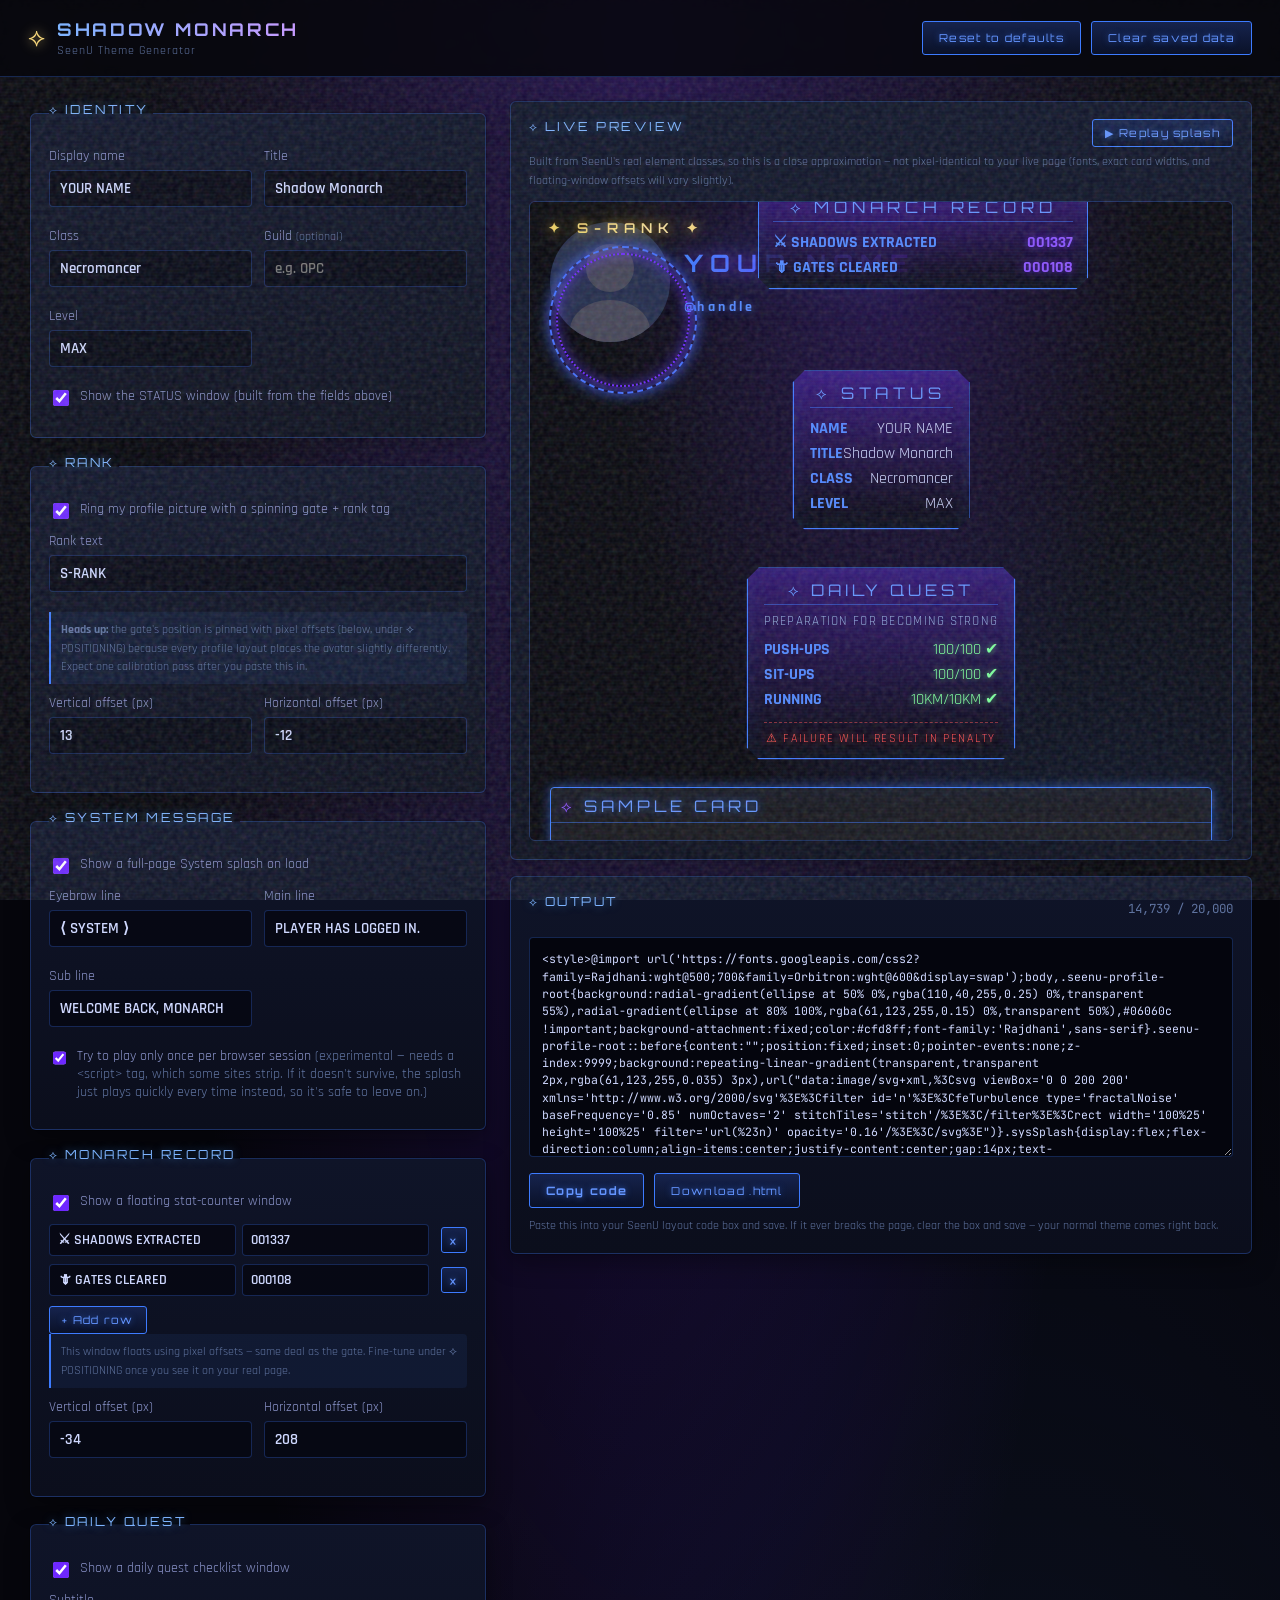
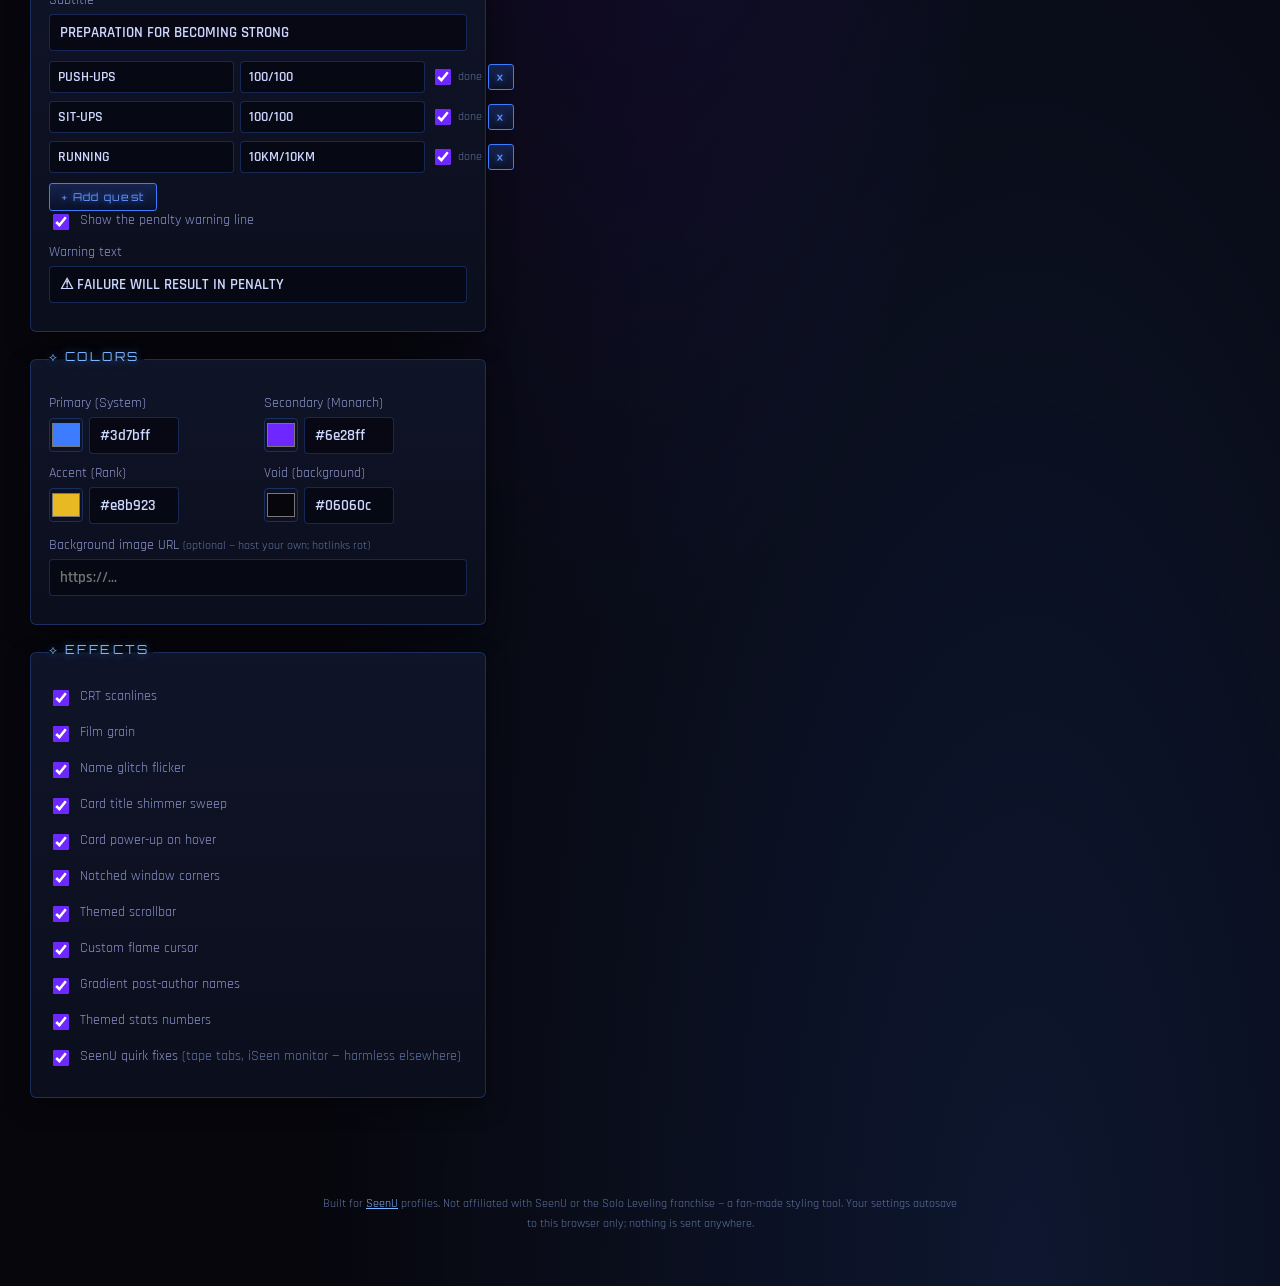
==== index.html @ ddae6513 "Add files via upload" ====
<!DOCTYPE html>
<html lang="en">
<head>
<meta charset="UTF-8">
<meta name="viewport" content="width=device-width, initial-scale=1.0">
<title>Shadow Monarch — SeenU Theme Generator</title>
<link rel="preconnect" href="https://fonts.googleapis.com">
<link href="https://fonts.googleapis.com/css2?family=Orbitron:wght@500;600;700;800&family=Rajdhani:wght@400;500;600;700&family=JetBrains+Mono:wght@400;500&display=swap" rel="stylesheet">
<link rel="stylesheet" href="style.css">
</head>
<body>

<div id="bootSplash" class="boot-splash">
  <div class="boot-line">⟨ SYSTEM ⟩</div>
  <div class="boot-line boot-main">GENERATOR INITIALIZING</div>
  <div class="boot-line boot-sub">LOADING SHADOW ARCHIVE...</div>
</div>

<header class="site-header">
  <div class="brand">
    <span class="brand-mark">⟡</span>
    <div class="brand-text">
      <h1>SHADOW MONARCH</h1>
      <p>SeenU Theme Generator</p>
    </div>
  </div>
  <div class="header-actions">
    <button type="button" id="resetBtn" class="btn btn-ghost">Reset to defaults</button>
    <button type="button" id="clearSaveBtn" class="btn btn-ghost">Clear saved data</button>
  </div>
</header>

<main class="layout">

  <!-- ═══════════════════ FORM PANE ═══════════════════ -->
  <section class="form-pane" aria-label="Theme configuration">

    <fieldset class="panel">
      <legend class="panel-title">⟡ IDENTITY</legend>
      <div class="field-grid">
        <label class="field">
          <span>Display name</span>
          <input type="text" id="f-name" maxlength="40" placeholder="e.g. UltPanda">
        </label>
        <label class="field">
          <span>Title</span>
          <input type="text" id="f-title" maxlength="40" placeholder="e.g. Shadow Monarch">
        </label>
        <label class="field">
          <span>Class</span>
          <input type="text" id="f-class" maxlength="40" placeholder="e.g. Necromancer">
        </label>
        <label class="field">
          <span>Guild <em>(optional)</em></span>
          <input type="text" id="f-guild" maxlength="40" placeholder="e.g. OPC">
        </label>
        <label class="field">
          <span>Level</span>
          <input type="text" id="f-level" maxlength="20" placeholder="e.g. MAX">
        </label>
      </div>
      <label class="field-inline">
        <input type="checkbox" id="f-status-enabled">
        <span>Show the STATUS window (built from the fields above)</span>
      </label>
    </fieldset>

    <fieldset class="panel">
      <legend class="panel-title">⟡ RANK</legend>
      <label class="field-inline">
        <input type="checkbox" id="f-gate-enabled">
        <span>Ring my profile picture with a spinning gate + rank tag</span>
      </label>
      <div class="field-grid">
        <label class="field">
          <span>Rank text</span>
          <input type="text" id="f-rank-text" maxlength="20" placeholder="e.g. S-RANK">
        </label>
      </div>
      <div class="calibration-note">
        <strong>Heads up:</strong> the gate's position is pinned with pixel offsets
        (below, under ⟡ POSITIONING) because every profile layout places the avatar
        slightly differently. Expect one calibration pass after you paste this in.
      </div>
      <div class="field-grid">
        <label class="field">
          <span>Vertical offset (px)</span>
          <input type="number" id="f-gate-top" step="1">
        </label>
        <label class="field">
          <span>Horizontal offset (px)</span>
          <input type="number" id="f-gate-left" step="1">
        </label>
      </div>
    </fieldset>

    <fieldset class="panel">
      <legend class="panel-title">⟡ SYSTEM MESSAGE</legend>
      <label class="field-inline">
        <input type="checkbox" id="f-splash-enabled">
        <span>Show a full-page System splash on load</span>
      </label>
      <div class="field-grid">
        <label class="field">
          <span>Eyebrow line</span>
          <input type="text" id="f-splash-1" maxlength="30">
        </label>
        <label class="field">
          <span>Main line</span>
          <input type="text" id="f-splash-2" maxlength="40">
        </label>
        <label class="field">
          <span>Sub line</span>
          <input type="text" id="f-splash-3" maxlength="40">
        </label>
      </div>
      <label class="field-inline">
        <input type="checkbox" id="f-splash-once">
        <span>Try to play only once per browser session <em>(experimental — needs a
        &lt;script&gt; tag, which some sites strip. If it doesn't survive, the splash
        just plays quickly every time instead, so it's safe to leave on.)</em></span>
      </label>
    </fieldset>

    <fieldset class="panel">
      <legend class="panel-title">⟡ MONARCH RECORD</legend>
      <label class="field-inline">
        <input type="checkbox" id="f-record-enabled">
        <span>Show a floating stat-counter window</span>
      </label>
      <div id="record-rows" class="row-editor"></div>
      <button type="button" id="record-add" class="btn btn-small">+ Add row</button>
      <div class="calibration-note">
        This window floats using pixel offsets — same deal as the gate. Fine-tune
        under ⟡ POSITIONING once you see it on your real page.
      </div>
      <div class="field-grid">
        <label class="field">
          <span>Vertical offset (px)</span>
          <input type="number" id="f-record-top" step="1">
        </label>
        <label class="field">
          <span>Horizontal offset (px)</span>
          <input type="number" id="f-record-left" step="1">
        </label>
      </div>
    </fieldset>

    <fieldset class="panel">
      <legend class="panel-title">⟡ DAILY QUEST</legend>
      <label class="field-inline">
        <input type="checkbox" id="f-quest-enabled">
        <span>Show a daily quest checklist window</span>
      </label>
      <label class="field">
        <span>Subtitle</span>
        <input type="text" id="f-quest-subtitle" maxlength="50">
      </label>
      <div id="quest-rows" class="row-editor"></div>
      <button type="button" id="quest-add" class="btn btn-small">+ Add quest</button>
      <label class="field-inline">
        <input type="checkbox" id="f-quest-warning-enabled">
        <span>Show the penalty warning line</span>
      </label>
      <label class="field">
        <span>Warning text</span>
        <input type="text" id="f-quest-warning" maxlength="60">
      </label>
    </fieldset>

    <fieldset class="panel">
      <legend class="panel-title">⟡ COLORS</legend>
      <div class="color-grid">
        <label class="color-field">
          <span>Primary (System)</span>
          <div class="swatch-row">
            <input type="color" id="f-color-primary">
            <input type="text" id="f-color-primary-hex" class="hex-input" maxlength="7">
          </div>
        </label>
        <label class="color-field">
          <span>Secondary (Monarch)</span>
          <div class="swatch-row">
            <input type="color" id="f-color-secondary">
            <input type="text" id="f-color-secondary-hex" class="hex-input" maxlength="7">
          </div>
        </label>
        <label class="color-field">
          <span>Accent (Rank)</span>
          <div class="swatch-row">
            <input type="color" id="f-color-accent">
            <input type="text" id="f-color-accent-hex" class="hex-input" maxlength="7">
          </div>
        </label>
        <label class="color-field">
          <span>Void (background)</span>
          <div class="swatch-row">
            <input type="color" id="f-color-bg">
            <input type="text" id="f-color-bg-hex" class="hex-input" maxlength="7">
          </div>
        </label>
      </div>
      <label class="field">
        <span>Background image URL <em>(optional — host your own; hotlinks rot)</em></span>
        <input type="url" id="f-bg-image" placeholder="https://...">
      </label>
    </fieldset>

    <fieldset class="panel">
      <legend class="panel-title">⟡ EFFECTS</legend>
      <div class="toggle-grid">
        <label class="field-inline"><input type="checkbox" id="f-fx-scanlines"><span>CRT scanlines</span></label>
        <label class="field-inline"><input type="checkbox" id="f-fx-grain"><span>Film grain</span></label>
        <label class="field-inline"><input type="checkbox" id="f-fx-glitch"><span>Name glitch flicker</span></label>
        <label class="field-inline"><input type="checkbox" id="f-fx-shimmer"><span>Card title shimmer sweep</span></label>
        <label class="field-inline"><input type="checkbox" id="f-fx-hover"><span>Card power-up on hover</span></label>
        <label class="field-inline"><input type="checkbox" id="f-fx-notch"><span>Notched window corners</span></label>
        <label class="field-inline"><input type="checkbox" id="f-fx-scrollbar"><span>Themed scrollbar</span></label>
        <label class="field-inline"><input type="checkbox" id="f-fx-cursor"><span>Custom flame cursor</span></label>
        <label class="field-inline"><input type="checkbox" id="f-fx-postgrad"><span>Gradient post-author names</span></label>
        <label class="field-inline"><input type="checkbox" id="f-fx-stats"><span>Themed stats numbers</span></label>
        <label class="field-inline"><input type="checkbox" id="f-fx-platform"><span>SeenU quirk fixes <em>(tape tabs, iSeen monitor — harmless elsewhere)</em></span></label>
      </div>
    </fieldset>

  </section>

  <!-- ═══════════════════ PREVIEW + OUTPUT PANE ═══════════════════ -->
  <aside class="preview-pane" aria-label="Live preview and generated code">

    <div class="panel preview-panel">
      <div class="panel-title-row">
        <span class="panel-title">⟡ LIVE PREVIEW</span>
        <button type="button" id="replaySplash" class="btn btn-small">▶ Replay splash</button>
      </div>
      <p class="preview-note">
        Built from SeenU's real element classes, so this is a close approximation —
        not pixel-identical to your live page (fonts, exact card widths, and
        floating-window offsets will vary slightly).
      </p>

      <div class="preview-frame">
        <div class="seenu-profile-root" id="previewRoot">

          <div class="mock-header">
            <div class="mock-avatar-wrap" id="mockAvatarWrap">
              <img class="mock-avatar" src="data:image/svg+xml,%3Csvg xmlns='http://www.w3.org/2000/svg' width='120' height='120'%3E%3Crect width='120' height='120' fill='%23222b4a'/%3E%3Ccircle cx='60' cy='46' r='24' fill='%23445' /%3E%3Cellipse cx='60' cy='108' rx='40' ry='30' fill='%23445'/%3E%3C/svg%3E" alt="">
              <div class="gateSigil" id="mockGate">
                <div class="ringOuter"></div>
                <div class="ringInner"></div>
                <div class="rankTag" id="mockRank">S-RANK</div>
              </div>
            </div>
            <div class="mock-header-text">
              <h1 class="seenu-name" id="mockName">YOUR NAME</h1>
              <p class="mock-handle">@handle</p>
            </div>
            <div class="statusWindow monarchRecord" id="mockRecord">
              <div class="swTitle">⟡ MONARCH RECORD</div>
              <div id="mockRecordRows"></div>
            </div>
          </div>

          <div class="mock-cards">
            <div class="statusWindow" id="mockStatusCard">
              <div class="swTitle">⟡ STATUS</div>
              <div id="mockStatusRows"></div>
            </div>

            <div class="questWindow" id="mockQuestCardWrap">
              <div class="qwTitle">⟡ DAILY QUEST</div>
              <div class="qwSub" id="mockQuestSub"></div>
              <div id="mockQuestRows"></div>
              <div class="qwWarn" id="mockQuestWarn"></div>
            </div>

            <section class="seenu-card" id="mockSampleCard">
              <div class="seenu-card-title">SAMPLE CARD</div>
              <div class="seenu-card-body">
                This represents a real platform card (like "About Me") after retheming.
                Hover it to see the power-up effect.
              </div>
            </section>

            <article class="bg-surface mock-post">
              <div class="mock-post-head">
                <span class="font-bold mock-post-author">Sample User</span>
                <span class="mock-post-meta">· just now</span>
              </div>
              <p>Testing out my new profile theme — thoughts?</p>
            </article>
          </div>

        </div>
      </div>
    </div>

    <div class="panel output-panel">
      <div class="panel-title-row">
        <span class="panel-title">⟡ OUTPUT</span>
        <span id="charCount" class="char-count">0 / 20,000</span>
      </div>
      <textarea id="output" class="output-box" readonly spellcheck="false"></textarea>
      <div class="output-actions">
        <button type="button" id="copyBtn" class="btn btn-primary">Copy code</button>
        <button type="button" id="downloadBtn" class="btn btn-ghost">Download .html</button>
      </div>
      <p class="output-hint">
        Paste this into your SeenU layout code box and save. If it ever breaks
        the page, clear the box and save — your normal theme comes right back.
      </p>
    </div>

  </aside>
</main>

<footer class="site-footer">
  <p>
    Built for <a href="https://seenu.io" target="_blank" rel="noopener">SeenU</a> profiles.
    Not affiliated with SeenU or the Solo Leveling franchise — a fan-made styling tool.
    Your settings autosave to this browser only; nothing is sent anywhere.
  </p>
</footer>

<script src="generator.js"></script>
</body>
</html>
---- style.css ----
/* ══════════════════════════════════════════════════════
   SHADOW MONARCH GENERATOR — tool UI
   This styles the GENERATOR ITSELF, not the exported theme.
   ══════════════════════════════════════════════════════ */

:root {
  --void: #06060c;
  --panel: #0b0e1c;
  --panel-2: #0f1428;
  --line: #23407a;
  --line-soft: rgba(61, 123, 255, 0.28);
  --blue: #3d7bff;
  --blue-soft: #7db4ff;
  --violet: #6e28ff;
  --violet-soft: #c89bff;
  --gold: #e8b923;
  --gold-soft: #f5d67b;
  --text: #cfd8ff;
  --text-dim: #8a93c9;
  --text-faint: #5f739f;
  --font-display: 'Orbitron', sans-serif;
  --font-body: 'Rajdhani', sans-serif;
  --font-mono: 'JetBrains Mono', ui-monospace, Consolas, monospace;
}

* { box-sizing: border-box; }

html, body {
  margin: 0;
  padding: 0;
  background: var(--void);
  color: var(--text);
  font-family: var(--font-body);
  font-size: 16px;
}

body {
  background-image:
    radial-gradient(ellipse at 15% 0%, rgba(110, 40, 255, 0.16) 0%, transparent 55%),
    radial-gradient(ellipse at 85% 100%, rgba(61, 123, 255, 0.12) 0%, transparent 50%);
  background-attachment: fixed;
  min-height: 100vh;
}

::selection { background: rgba(110, 40, 255, 0.4); }

/* ── Boot splash ── */
.boot-splash {
  position: fixed;
  inset: 0;
  z-index: 999;
  display: flex;
  flex-direction: column;
  align-items: center;
  justify-content: center;
  gap: 10px;
  background: var(--void);
  animation: bootOut 0.6s ease 1.6s forwards;
}
.boot-line {
  font-family: var(--font-display);
  letter-spacing: 0.3em;
  color: var(--blue-soft);
  text-shadow: 0 0 10px rgba(77, 166, 255, 0.7);
  font-size: 0.9rem;
}
.boot-main {
  font-size: 1.6rem;
  color: var(--violet-soft);
  text-shadow: 0 0 14px rgba(138, 43, 226, 0.8);
  animation: bootPulse 1.4s ease-in-out infinite;
}
.boot-sub { font-size: 0.75rem; color: var(--text-faint); }
@keyframes bootPulse { 0%, 100% { opacity: 1; } 50% { opacity: 0.5; } }
@keyframes bootOut { to { opacity: 0; visibility: hidden; pointer-events: none; } }
@media (prefers-reduced-motion: reduce) {
  .boot-splash { display: none; }
}

/* ── Header ── */
.site-header {
  display: flex;
  align-items: center;
  justify-content: space-between;
  gap: 16px;
  padding: 18px 28px;
  border-bottom: 1px solid var(--line-soft);
  background: rgba(6, 6, 12, 0.85);
  backdrop-filter: blur(6px);
  position: sticky;
  top: 0;
  z-index: 50;
  flex-wrap: wrap;
}
.brand { display: flex; align-items: center; gap: 12px; }
.brand-mark {
  font-size: 1.6rem;
  color: var(--gold-soft);
  text-shadow: 0 0 12px rgba(245, 214, 123, 0.8);
}
.brand-text h1 {
  margin: 0;
  font-family: var(--font-display);
  font-size: 1.1rem;
  letter-spacing: 0.15em;
  background: linear-gradient(90deg, var(--blue-soft), var(--violet-soft), var(--blue-soft));
  background-size: 200% 100%;
  -webkit-background-clip: text;
  background-clip: text;
  -webkit-text-fill-color: transparent;
  color: transparent;
  animation: headerFlow 6s linear infinite;
}
@keyframes headerFlow {
  0% { background-position: 0% 50%; }
  100% { background-position: 200% 50%; }
}
.brand-text p {
  margin: 2px 0 0;
  font-size: 0.78rem;
  color: var(--text-faint);
  letter-spacing: 0.08em;
}
.header-actions { display: flex; gap: 10px; }

/* ── Layout ── */
.layout {
  display: grid;
  grid-template-columns: minmax(320px, 460px) minmax(360px, 1fr);
  gap: 22px;
  padding: 24px 28px 60px;
  align-items: start;
  max-width: 1500px;
  margin: 0 auto;
}
@media (max-width: 980px) {
  .layout { grid-template-columns: 1fr; }
}

.form-pane {
  display: flex;
  flex-direction: column;
  gap: 16px;
}
.preview-pane {
  display: flex;
  flex-direction: column;
  gap: 16px;
  position: sticky;
  top: 90px;
}
@media (max-width: 980px) {
  .preview-pane { position: static; }
}

/* ── Panels (form fieldsets + preview/output cards) ── */
.panel {
  background: linear-gradient(180deg, var(--panel-2), var(--panel));
  border: 1px solid var(--line-soft);
  border-radius: 6px;
  padding: 16px 18px 18px;
  box-shadow: 0 0 0 1px rgba(0,0,0,0.2), 0 8px 24px rgba(0,0,0,0.35);
}
fieldset.panel { min-width: 0; }
.panel-title,
legend.panel-title {
  font-family: var(--font-display);
  font-size: 0.78rem;
  letter-spacing: 0.2em;
  color: var(--blue-soft);
  text-shadow: 0 0 8px rgba(77, 166, 255, 0.6);
  padding: 0 4px 8px 0;
  margin-bottom: 6px;
}
.panel-title-row {
  display: flex;
  align-items: center;
  justify-content: space-between;
  gap: 10px;
  margin-bottom: 4px;
}

/* ── Form fields ── */
.field-grid {
  display: grid;
  grid-template-columns: repeat(auto-fit, minmax(150px, 1fr));
  gap: 10px 12px;
  margin-bottom: 10px;
}
.field {
  display: flex;
  flex-direction: column;
  gap: 5px;
  font-size: 0.85rem;
  color: var(--text-dim);
  margin-bottom: 10px;
}
.field em { color: var(--text-faint); font-style: normal; font-size: 0.78rem; }
.field-inline {
  display: flex;
  align-items: flex-start;
  gap: 8px;
  font-size: 0.85rem;
  color: var(--text-dim);
  margin-bottom: 10px;
  cursor: pointer;
}
.field-inline input { margin-top: 3px; }
.field-inline em { color: var(--text-faint); font-style: normal; }

input[type="text"],
input[type="url"],
input[type="number"] {
  background: rgba(6, 8, 18, 0.85);
  border: 1px solid var(--line-soft);
  border-radius: 4px;
  color: var(--text);
  font-family: var(--font-body);
  font-size: 0.95rem;
  font-weight: 600;
  padding: 8px 10px;
  outline: none;
  transition: border-color 0.15s ease, box-shadow 0.15s ease;
}
input[type="text"]:focus,
input[type="url"]:focus,
input[type="number"]:focus {
  border-color: var(--blue);
  box-shadow: 0 0 0 3px rgba(61, 123, 255, 0.2);
}
input[type="checkbox"] {
  width: 16px;
  height: 16px;
  accent-color: var(--violet);
}

.toggle-grid {
  display: grid;
  grid-template-columns: repeat(auto-fit, minmax(220px, 1fr));
  gap: 4px 16px;
}

.calibration-note {
  font-size: 0.78rem;
  color: var(--text-faint);
  background: rgba(61, 123, 255, 0.08);
  border-left: 2px solid var(--blue);
  padding: 8px 10px;
  border-radius: 0 4px 4px 0;
  margin-bottom: 10px;
  line-height: 1.5;
}

/* ── Color pickers ── */
.color-grid {
  display: grid;
  grid-template-columns: repeat(auto-fit, minmax(140px, 1fr));
  gap: 10px 12px;
  margin-bottom: 12px;
}
.color-field {
  display: flex;
  flex-direction: column;
  gap: 5px;
  font-size: 0.85rem;
  color: var(--text-dim);
}
.swatch-row { display: flex; gap: 6px; align-items: center; }
input[type="color"] {
  width: 34px;
  height: 34px;
  padding: 0;
  border: 1px solid var(--line-soft);
  border-radius: 4px;
  background: none;
  cursor: pointer;
}
.hex-input {
  width: 90px;
  font-family: var(--font-mono);
  font-size: 0.82rem;
}

/* ── Row editors (Monarch Record / Daily Quest) ── */
.row-editor {
  display: flex;
  flex-direction: column;
  gap: 8px;
  margin-bottom: 10px;
}
.row-item {
  display: grid;
  grid-template-columns: 1fr 1fr auto auto;
  gap: 6px;
  align-items: center;
}
.row-item.quest-row { grid-template-columns: 1fr 1fr auto auto; }
.row-item input[type="text"] { font-size: 0.85rem; padding: 6px 8px; }
.row-item .done-check {
  display: flex;
  align-items: center;
  gap: 4px;
  font-size: 0.72rem;
  color: var(--text-faint);
  white-space: nowrap;
}
.row-remove {
  background: rgba(255, 77, 77, 0.12);
  border: 1px solid rgba(255, 77, 77, 0.4);
  color: #ff8080;
  border-radius: 4px;
  width: 26px;
  height: 26px;
  cursor: pointer;
  font-size: 0.9rem;
  line-height: 1;
}
.row-remove:hover { background: rgba(255, 77, 77, 0.22); }

/* ── Buttons ── */
.btn {
  font-family: var(--font-display);
  font-size: 0.72rem;
  letter-spacing: 0.12em;
  border-radius: 4px;
  padding: 9px 16px;
  cursor: pointer;
  border: 1px solid var(--line-soft);
  background: linear-gradient(180deg, #16234d, #0a1128);
  color: var(--blue-soft);
  transition: box-shadow 0.2s ease, border-color 0.2s ease, transform 0.15s ease;
}
.btn:hover {
  border-color: var(--violet);
  box-shadow: 0 0 14px rgba(138, 43, 226, 0.5);
  color: var(--violet-soft);
}
.btn:active { transform: translateY(1px); }
.btn-ghost {
  background: transparent;
  color: var(--text-faint);
  font-size: 0.68rem;
}
.btn-small { padding: 6px 12px; font-size: 0.68rem; }
.btn-primary {
  background: linear-gradient(180deg, var(--gold-soft), var(--gold));
  color: #2a1e00;
  border-color: var(--gold);
  font-weight: 700;
}
.btn-primary:hover {
  box-shadow: 0 0 18px rgba(232, 185, 35, 0.6);
  color: #2a1e00;
}

/* ── Preview pane ── */
.preview-note {
  font-size: 0.78rem;
  color: var(--text-faint);
  line-height: 1.5;
  margin: 0 0 12px;
}
.preview-frame {
  border: 1px solid var(--line-soft);
  border-radius: 6px;
  overflow: hidden;
  max-height: 640px;
  overflow-y: auto;
}

/* Reset text defaults inside the live preview so only the
   generated theme controls its look */
.seenu-profile-root {
  padding: 20px;
  min-height: 300px;
  font-family: 'Rajdhani', sans-serif;
  position: relative;
  overflow: hidden;
}
.mock-header {
  display: flex;
  align-items: flex-start;
  gap: 14px;
  flex-wrap: wrap;
  margin-bottom: 18px;
  position: relative;
}
.mock-avatar-wrap {
  position: relative;
  width: 120px;
  height: 120px;
  flex-shrink: 0;
}
.mock-avatar {
  width: 120px;
  height: 120px;
  border-radius: 50%;
  display: block;
  object-fit: cover;
}
.mock-header-text { padding-top: 6px; }
.mock-handle { margin: 2px 0 0; font-size: 0.85rem; color: var(--text-faint); }
.mock-cards {
  display: flex;
  flex-direction: column;
  gap: 14px;
}
.mock-post { padding: 14px; border-radius: 6px; }
.mock-post-head { display: flex; align-items: baseline; gap: 8px; margin-bottom: 6px; }
.mock-post-meta { font-size: 0.78rem; color: var(--text-faint); }
.mock-quest-sub {
  font-size: 0.78rem;
  color: var(--text-faint);
  margin-bottom: 6px;
  letter-spacing: 0.08em;
}

/* ── Output panel ── */
.char-count {
  font-family: var(--font-mono);
  font-size: 0.78rem;
  color: var(--text-faint);
}
.char-count.warn { color: var(--gold-soft); }
.char-count.over { color: #ff6b6b; font-weight: 700; }
.output-box {
  width: 100%;
  min-height: 220px;
  max-height: 340px;
  background: rgba(4, 5, 12, 0.9);
  border: 1px solid var(--line-soft);
  border-radius: 4px;
  color: var(--text);
  font-family: var(--font-mono);
  font-size: 0.72rem;
  line-height: 1.5;
  padding: 12px;
  resize: vertical;
  margin: 10px 0;
}
.output-actions { display: flex; gap: 10px; margin-bottom: 8px; }
.output-hint {
  font-size: 0.78rem;
  color: var(--text-faint);
  line-height: 1.5;
  margin: 0;
}

/* ── Footer ── */
.site-footer {
  padding: 24px 28px 40px;
  text-align: center;
  color: var(--text-faint);
  font-size: 0.78rem;
  max-width: 700px;
  margin: 0 auto;
  line-height: 1.6;
}
.site-footer a { color: var(--blue-soft); }
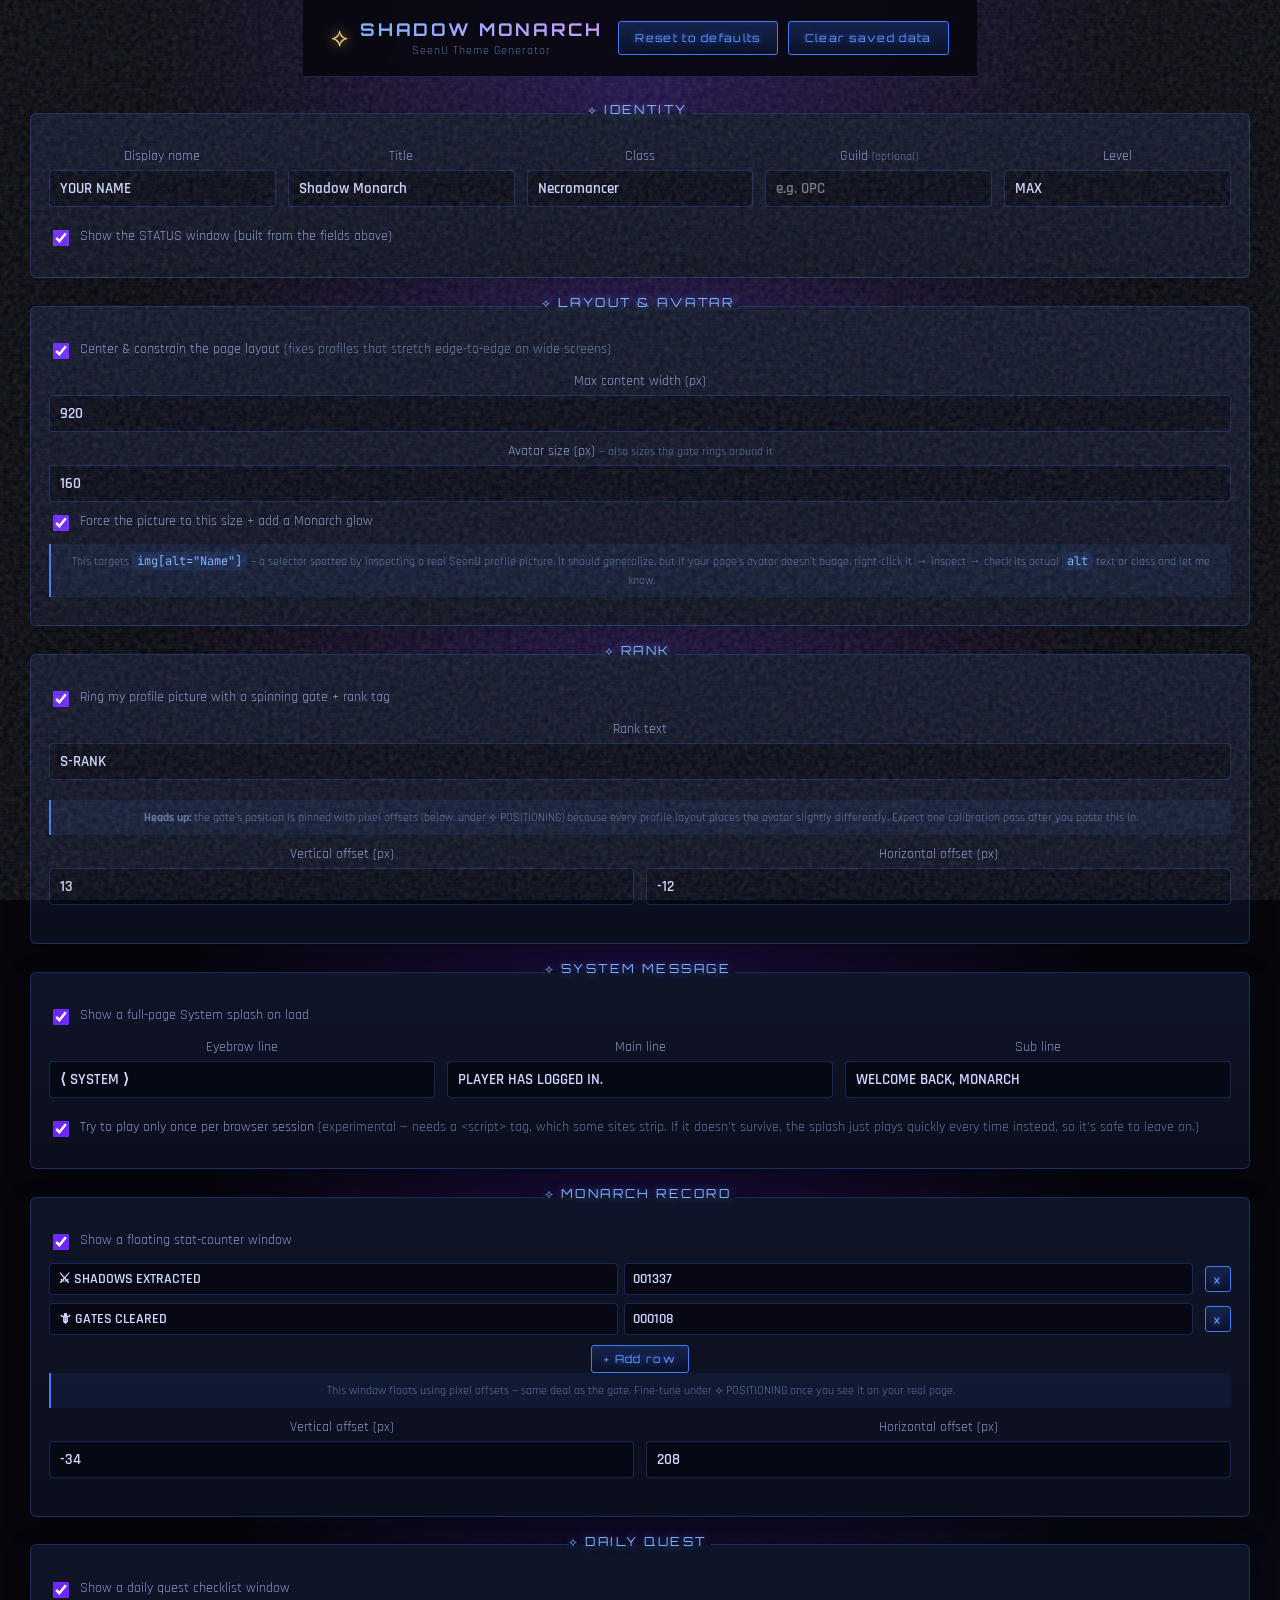
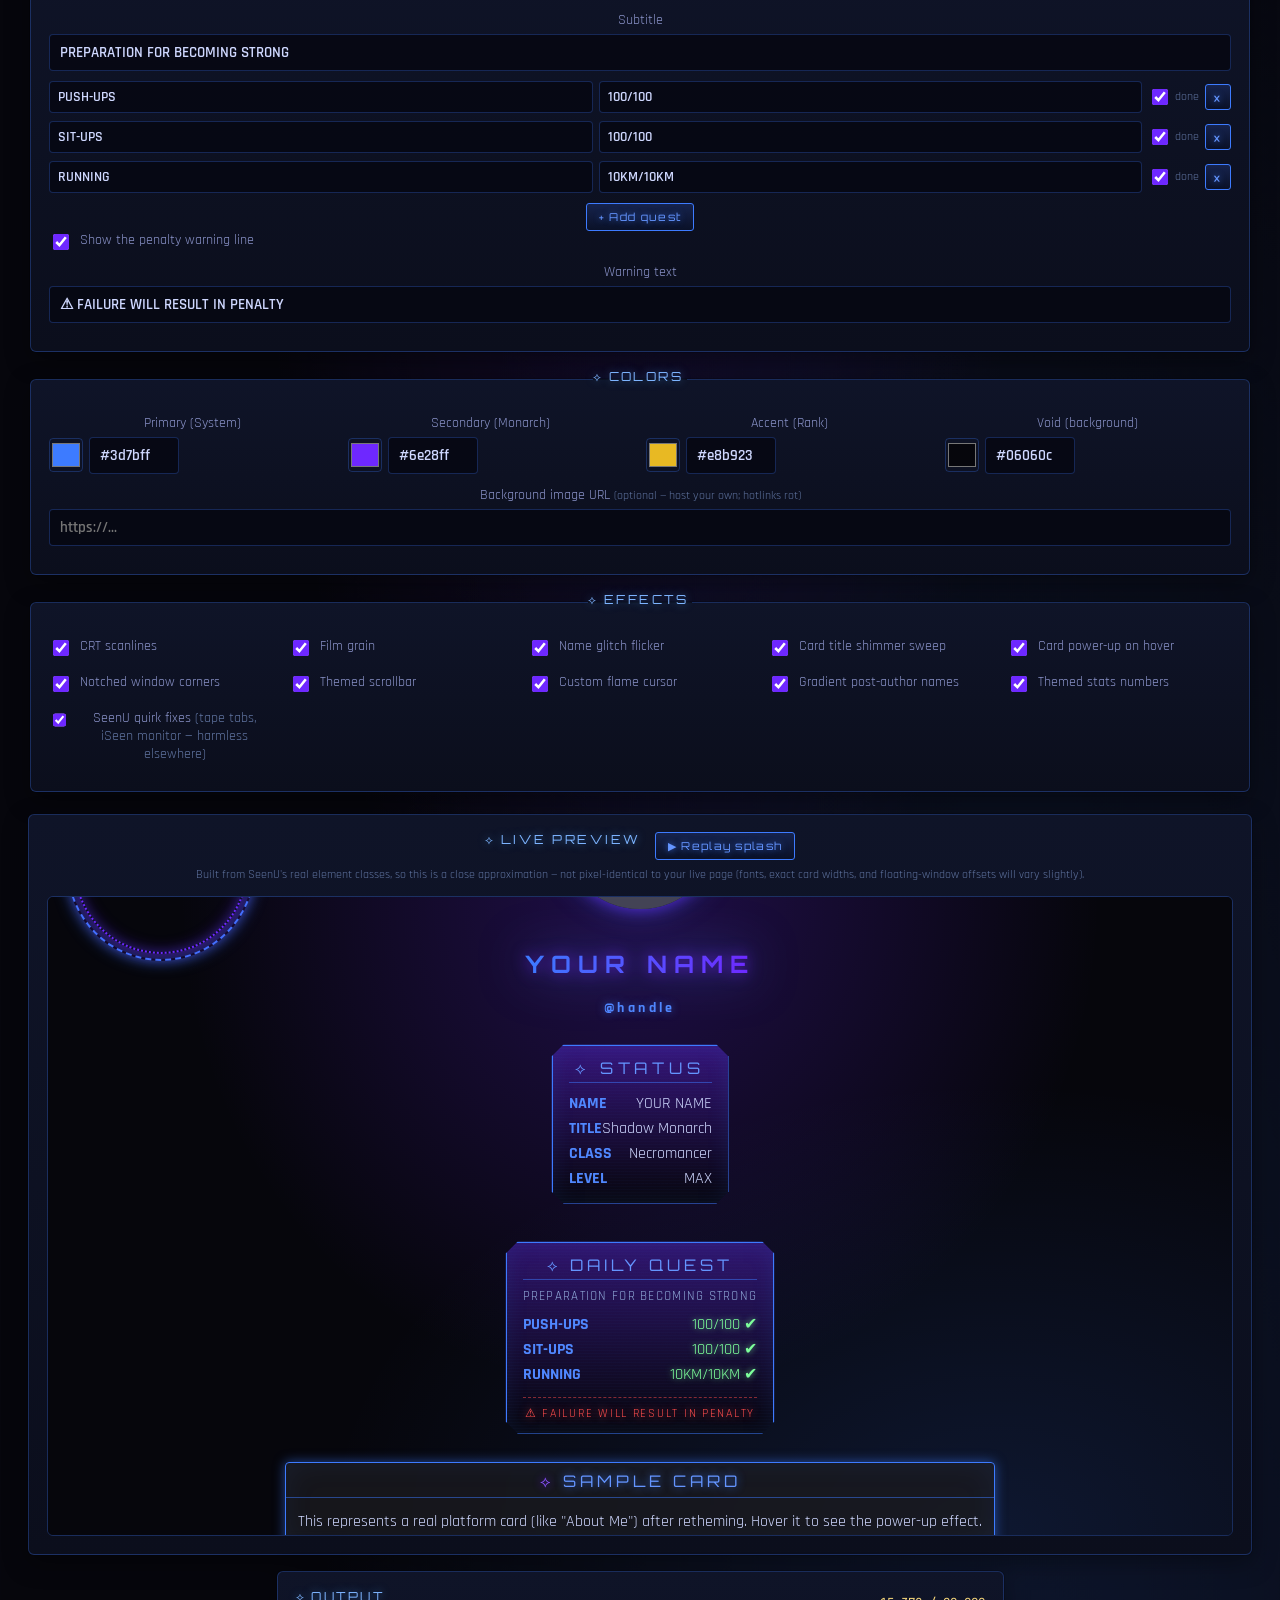
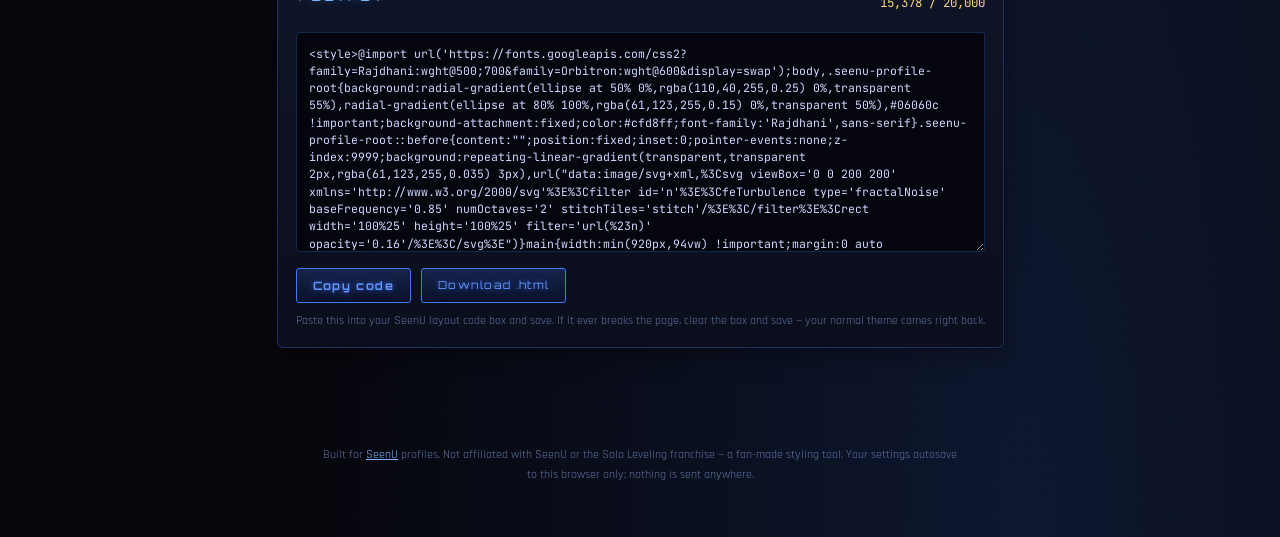
==== commit f624ed32: "Add files via upload" ====
--- a/index.html
+++ b/index.html
@@ -66,6 +66,33 @@
     </fieldset>
 
     <fieldset class="panel">
+      <legend class="panel-title">⟡ LAYOUT &amp; AVATAR</legend>
+      <label class="field-inline">
+        <input type="checkbox" id="f-layout-center">
+        <span>Center &amp; constrain the page layout <em>(fixes profiles that
+        stretch edge-to-edge on wide screens)</em></span>
+      </label>
+      <label class="field">
+        <span>Max content width (px)</span>
+        <input type="number" id="f-layout-maxwidth" min="400" max="1600" step="10">
+      </label>
+      <label class="field">
+        <span>Avatar size (px) <em>— also sizes the gate rings around it</em></span>
+        <input type="number" id="f-avatar-size" min="40" max="400" step="5">
+      </label>
+      <label class="field-inline">
+        <input type="checkbox" id="f-avatar-force">
+        <span>Force the picture to this size + add a Monarch glow</span>
+      </label>
+      <div class="calibration-note">
+        This targets <code>img[alt="Name"]</code> — a selector spotted by
+        inspecting a real SeenU profile picture. It should generalize, but if
+        your page's avatar doesn't budge, right-click it → Inspect → check
+        its actual <code>alt</code> text or class and let me know.
+      </div>
+    </fieldset>
+
+    <fieldset class="panel">
       <legend class="panel-title">⟡ RANK</legend>
       <label class="field-inline">
         <input type="checkbox" id="f-gate-enabled">
@@ -244,7 +271,7 @@
 
           <div class="mock-header">
             <div class="mock-avatar-wrap" id="mockAvatarWrap">
-              <img class="mock-avatar" src="data:image/svg+xml,%3Csvg xmlns='http://www.w3.org/2000/svg' width='120' height='120'%3E%3Crect width='120' height='120' fill='%23222b4a'/%3E%3Ccircle cx='60' cy='46' r='24' fill='%23445' /%3E%3Cellipse cx='60' cy='108' rx='40' ry='30' fill='%23445'/%3E%3C/svg%3E" alt="">
+              <img class="mock-avatar" alt="Name" src="data:image/svg+xml,%3Csvg xmlns='http://www.w3.org/2000/svg' width='120' height='120'%3E%3Crect width='120' height='120' fill='%23222b4a'/%3E%3Ccircle cx='60' cy='46' r='24' fill='%23445' /%3E%3Cellipse cx='60' cy='108' rx='40' ry='30' fill='%23445'/%3E%3C/svg%3E">
               <div class="gateSigil" id="mockGate">
                 <div class="ringOuter"></div>
                 <div class="ringInner"></div>
--- a/style.css
+++ b/style.css
@@ -250,6 +250,14 @@
   margin-bottom: 10px;
   line-height: 1.5;
 }
+.calibration-note code {
+  font-family: var(--font-mono);
+  font-size: 0.75rem;
+  color: var(--blue-soft);
+  background: rgba(61, 123, 255, 0.12);
+  padding: 1px 5px;
+  border-radius: 3px;
+}
 
 /* ── Color pickers ── */
 .color-grid {
@@ -392,8 +400,8 @@
   flex-shrink: 0;
 }
 .mock-avatar {
-  width: 120px;
-  height: 120px;
+  width: 100%;
+  height: 100%;
   border-radius: 50%;
   display: block;
   object-fit: cover;
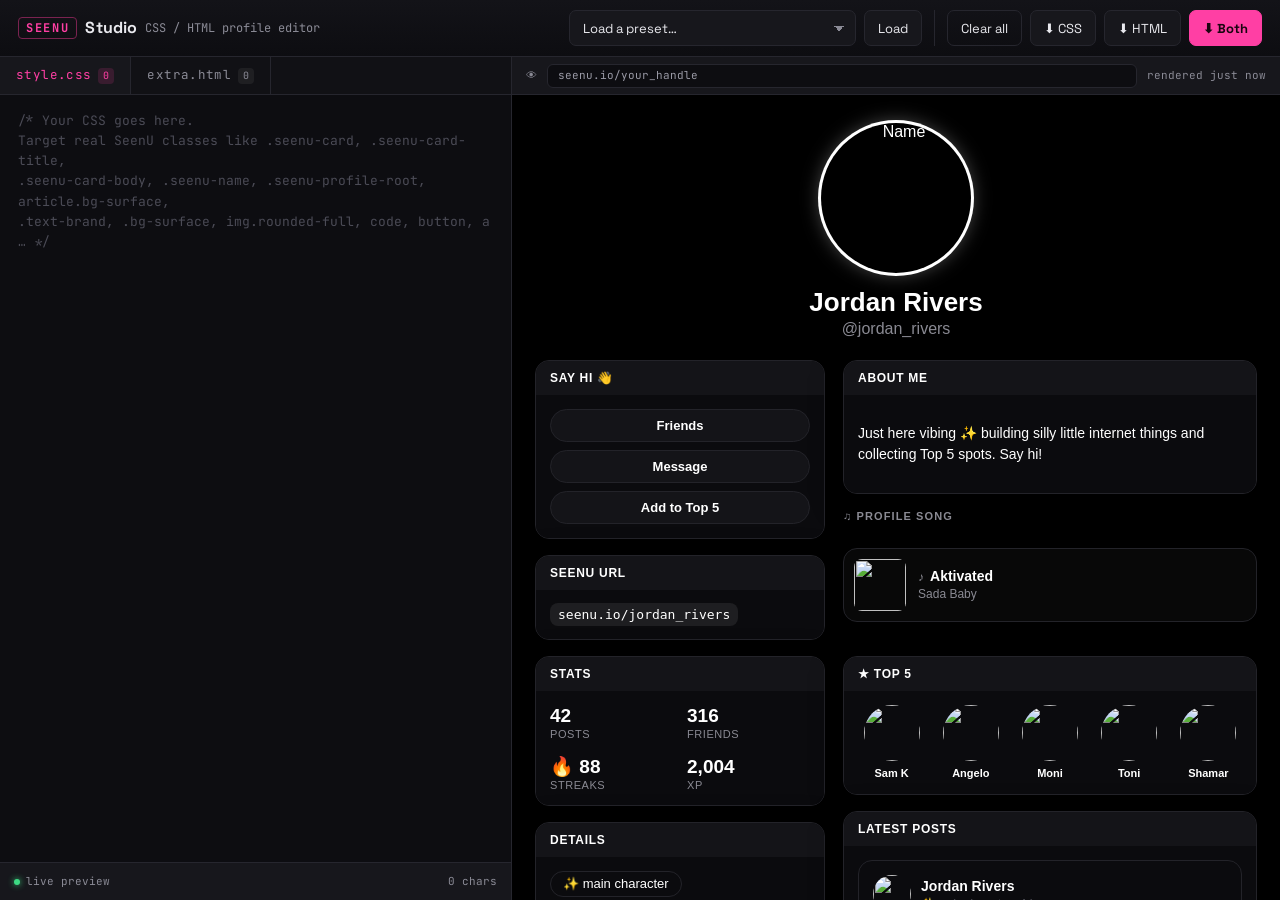
==== commit 35263615: "Rename seenu-css-editor.html to index.html" ====
--- a/index.html
+++ b/index.html
@@ -2,353 +2,875 @@
 <html lang="en">
 <head>
 <meta charset="UTF-8">
-<meta name="viewport" content="width=device-width, initial-scale=1.0">
-<title>Shadow Monarch — SeenU Theme Generator</title>
-<link rel="preconnect" href="https://fonts.googleapis.com">
-<link href="https://fonts.googleapis.com/css2?family=Orbitron:wght@500;600;700;800&family=Rajdhani:wght@400;500;600;700&family=JetBrains+Mono:wght@400;500&display=swap" rel="stylesheet">
-<link rel="stylesheet" href="style.css">
+<title>SeenU Studio — Profile CSS/HTML Editor</title>
+<style>
+  @import url('https://fonts.googleapis.com/css2?family=Space+Grotesk:wght@500;700&family=JetBrains+Mono:wght@400;500;700&display=swap');
+
+  :root{
+    --bg:#0a0a0d;
+    --panel:#111115;
+    --panel2:#17171c;
+    --line:#26262e;
+    --pink:#ff3fa4;
+    --pink-dim:#7a2350;
+    --text:#e9e9ee;
+    --muted:#8b8b96;
+    --mono: 'JetBrains Mono', ui-monospace, monospace;
+    --disp: 'Space Grotesk', sans-serif;
+  }
+  *{box-sizing:border-box;}
+  html,body{height:100%;margin:0;}
+  body{
+    background:var(--bg);
+    color:var(--text);
+    font-family:var(--disp);
+    display:flex;
+    flex-direction:column;
+    overflow:hidden;
+  }
+
+  /* ---------- top bar ---------- */
+  header{
+    display:flex;
+    align-items:center;
+    gap:10px;
+    padding:10px 18px;
+    background:linear-gradient(180deg,#131318,#0d0d11);
+    border-bottom:1px solid var(--line);
+    flex-shrink:0;
+    flex-wrap:wrap;
+    --ctrl-h: 36px;
+  }
+  .brand{
+    display:flex;
+    align-items:center;
+    height:var(--ctrl-h);
+    gap:8px;
+    margin-right:auto;
+  }
+  .brand .mark{
+    display:inline-flex;
+    align-items:center;
+    height:22px;
+    font-family:var(--mono);
+    font-weight:700;
+    color:var(--pink);
+    font-size:12px;
+    letter-spacing:.14em;
+    border:1px solid var(--pink-dim);
+    padding:0 7px;
+    border-radius:4px;
+    line-height:1;
+  }
+  .brand h1{
+    font-size:16px;
+    margin:0;
+    font-weight:700;
+    letter-spacing:.01em;
+    line-height:1;
+  }
+  .brand span{
+    color:var(--muted);
+    font-size:12px;
+    font-family:var(--mono);
+    line-height:1;
+    display:inline-flex;
+    align-items:center;
+  }
+
+  select, button{
+    box-sizing:border-box;
+    height:var(--ctrl-h);
+    display:inline-flex;
+    align-items:center;
+    justify-content:center;
+    gap:6px;
+    font-family:var(--disp);
+    font-size:13px;
+    line-height:1;
+    border-radius:7px;
+    border:1px solid var(--line);
+    background:var(--panel2);
+    color:var(--text);
+    padding:0 13px;
+    cursor:pointer;
+    transition:border-color .15s, background .15s;
+  }
+  select{
+    -webkit-appearance:none;
+    appearance:none;
+    background-image:linear-gradient(45deg,transparent 50%,var(--muted) 50%),linear-gradient(135deg,var(--muted) 50%,transparent 50%);
+    background-position:calc(100% - 16px) center, calc(100% - 11px) center;
+    background-size:5px 5px, 5px 5px;
+    background-repeat:no-repeat;
+    padding-right:30px;
+  }
+  select:hover, button:hover{ border-color:#3a3a44; background:#1c1c22; }
+  button.primary{
+    background:var(--pink);
+    border-color:var(--pink);
+    color:#1a0510;
+    font-weight:700;
+  }
+  button.primary:hover{ background:#ff5cb1; }
+  button.ghost{ background:transparent; }
+  button:active{ transform:translateY(1px); }
+  .divider{ width:1px; height:var(--ctrl-h); background:var(--line); margin:0 2px; flex-shrink:0; }
+  .toolbar-group{ display:flex; align-items:center; gap:8px; flex-wrap:wrap; }
+
+  /* ---------- layout ---------- */
+  main.app{
+    flex:1;
+    display:grid;
+    grid-template-columns: minmax(320px, 40%) 1fr;
+    min-height:0;
+  }
+  @media (max-width: 860px){
+    main.app{ grid-template-columns: 1fr; grid-template-rows: 45% 55%; }
+  }
+
+  /* ---------- editor pane ---------- */
+  .editor-pane{
+    display:flex;
+    flex-direction:column;
+    min-height:0;
+    border-right:1px solid var(--line);
+    background:var(--panel);
+  }
+  .tabs{
+    display:flex;
+    align-items:stretch;
+    height:38px;
+    border-bottom:1px solid var(--line);
+    flex-shrink:0;
+    background:var(--panel);
+  }
+  .tab{
+    display:inline-flex;
+    align-items:center;
+    font-family:var(--mono);
+    font-size:12.5px;
+    padding:0 16px;
+    color:var(--muted);
+    cursor:pointer;
+    border-right:1px solid var(--line);
+    user-select:none;
+    letter-spacing:.03em;
+    line-height:1;
+  }
+  .tab.active{ color:var(--pink); background:var(--panel2); }
+  .tab-count{
+    display:inline-flex;
+    align-items:center;
+    justify-content:center;
+    min-width:16px;
+    height:16px;
+    padding:0 4px;
+    border-radius:4px;
+    background:rgba(255,255,255,.06);
+    color:var(--muted);
+    font-size:10px;
+    line-height:1;
+    margin-left:7px;
+  }
+  .tab.active .tab-count{ background:rgba(255,63,164,.15); color:var(--pink); }
+  .editor-wrap{ flex:1; min-height:0; position:relative; }
+  textarea{
+    width:100%;
+    height:100%;
+    resize:none;
+    border:0;
+    outline:0;
+    background:#0d0d11;
+    color:#d8d8e2;
+    font-family:var(--mono);
+    font-size:13px;
+    line-height:1.55;
+    padding:16px 18px;
+    tab-size:2;
+    display:none;
+  }
+  textarea.active{ display:block; }
+  textarea::placeholder{ color:#4b4b56; }
+  textarea::selection{ background:rgba(255,63,164,.28); }
+
+  .editor-footer{
+    display:flex;
+    justify-content:space-between;
+    align-items:center;
+    height:38px;
+    padding:0 14px;
+    border-top:1px solid var(--line);
+    background:var(--panel2);
+    font-family:var(--mono);
+    font-size:11px;
+    color:var(--muted);
+    flex-shrink:0;
+    line-height:1;
+  }
+  .editor-footer > span{
+    display:inline-flex;
+    align-items:center;
+    line-height:1;
+  }
+  .status-dot{
+    display:inline-block;
+    width:6px; height:6px;
+    border-radius:50%;
+    background:#3ddc84;
+    margin-right:6px;
+    box-shadow:0 0 6px #3ddc84;
+    flex-shrink:0;
+  }
+
+  /* ---------- preview pane ---------- */
+  .preview-pane{
+    display:flex;
+    flex-direction:column;
+    min-height:0;
+    background:#000;
+  }
+  .preview-bar{
+    display:flex;
+    align-items:center;
+    height:38px;
+    gap:10px;
+    padding:0 14px;
+    background:var(--panel2);
+    border-bottom:1px solid var(--line);
+    font-family:var(--mono);
+    font-size:11px;
+    color:var(--muted);
+    flex-shrink:0;
+    line-height:1;
+  }
+  .preview-bar .eye{
+    display:inline-flex;
+    align-items:center;
+    line-height:1;
+  }
+  .preview-bar .url{
+    flex:1;
+    display:flex;
+    align-items:center;
+    height:24px;
+    background:#0d0d11;
+    border:1px solid var(--line);
+    border-radius:6px;
+    padding:0 10px;
+    color:#9a9aa6;
+  }
+  .preview-bar .state{
+    display:inline-flex;
+    align-items:center;
+    line-height:1;
+    white-space:nowrap;
+  }
+  iframe{
+    flex:1;
+    width:100%;
+    border:0;
+    background:#000;
+  }
+
+  /* scrollbars for the editor itself */
+  textarea::-webkit-scrollbar{ width:10px; }
+  textarea::-webkit-scrollbar-thumb{ background:#26262e; border-radius:6px; }
+  textarea::-webkit-scrollbar-track{ background:transparent; }
+</style>
 </head>
 <body>
 
-<div id="bootSplash" class="boot-splash">
-  <div class="boot-line">⟨ SYSTEM ⟩</div>
-  <div class="boot-line boot-main">GENERATOR INITIALIZING</div>
-  <div class="boot-line boot-sub">LOADING SHADOW ARCHIVE...</div>
-</div>
-
-<header class="site-header">
+<header>
   <div class="brand">
-    <span class="brand-mark">⟡</span>
-    <div class="brand-text">
-      <h1>SHADOW MONARCH</h1>
-      <p>SeenU Theme Generator</p>
+    <span class="mark">SEENU</span>
+    <h1>Studio</h1>
+    <span>CSS / HTML profile editor</span>
+  </div>
+
+  <div class="toolbar-group">
+    <select id="presetSelect">
+      <option value="">Load a preset…</option>
+      <option value="layout">Base Layout (centering / avatar sizing)</option>
+      <option value="shadowMonarch">Shadow Monarch (HUD / RPG)</option>
+      <option value="starwars">Red Alert (Star Wars crawl)</option>
+      <option value="win95">Windows 95 Boot</option>
+      <option value="winxp">Windows XP Boot</option>
+    </select>
+    <button id="loadPresetBtn">Load</button>
+  </div>
+
+  <div class="divider"></div>
+
+  <div class="toolbar-group">
+    <button id="clearBtn" class="ghost">Clear all</button>
+    <button id="downloadCssBtn">⬇ CSS</button>
+    <button id="downloadHtmlBtn">⬇ HTML</button>
+    <button id="downloadBothBtn" class="primary">⬇ Both</button>
+  </div>
+</header>
+
+<main class="app">
+  <section class="editor-pane">
+    <div class="tabs">
+      <div class="tab active" data-tab="css">style.css <span class="tab-count" id="cssCount">0</span></div>
+      <div class="tab" data-tab="html">extra.html <span class="tab-count" id="htmlCount">0</span></div>
+    </div>
+    <div class="editor-wrap">
+      <textarea id="cssInput" class="active" spellcheck="false" placeholder="/* Your CSS goes here.
+Target real SeenU classes like .seenu-card, .seenu-card-title,
+.seenu-card-body, .seenu-name, .seenu-profile-root, article.bg-surface,
+.text-brand, .bg-surface, img.rounded-full, code, button, a … */"></textarea>
+      <textarea id="htmlInput" spellcheck="false" placeholder="<!-- Extra markup / boot-screen overlays / <script> blocks go here.
+This gets injected at the top of the profile, same as SeenU's
+custom-HTML field. -->"></textarea>
+    </div>
+    <div class="editor-footer">
+      <span><span class="status-dot"></span>live preview</span>
+      <span id="charInfo">0 chars</span>
+    </div>
+  </section>
+
+  <section class="preview-pane">
+    <div class="preview-bar">
+      <span class="eye">👁</span>
+      <div class="url">seenu.io/your_handle</div>
+      <span class="state" id="renderState">rendered just now</span>
+    </div>
+    <iframe id="preview" title="SeenU profile preview"></iframe>
+  </section>
+</main>
+
+<script>
+/* ============================================================
+   BASE MOCK PROFILE — mirrors real SeenU markup/classes so that
+   theme CSS written against .seenu-card, .seenu-name, article.bg-surface,
+   img[alt="Name"], etc. applies exactly like it would on the live site.
+   ============================================================ */
+const BASE_CSS = `
+:root{
+  --brand:#ff4fa3; --surface:#0b0b0e; --surface2:#141418; --surface3:#1c1c22;
+  --line:#232329; --muted:#8a8a93; --faint:#5a5a63; --ink:#000;
+}
+*{box-sizing:border-box;}
+body{margin:0;background:#000;color:#fff;font-family:-apple-system,BlinkMacSystemFont,"Segoe UI",Roboto,Helvetica,Arial,sans-serif;}
+.seenu-profile-root{min-height:100vh;padding-bottom:40px;}
+main{width:min(920px,94vw);margin:0 auto;padding-top:28px;}
+a{color:var(--brand);text-decoration:none;}
+a:hover{text-decoration:underline;}
+button{font-family:inherit;cursor:pointer;background:var(--surface2);color:#fff;border:1px solid var(--line);border-radius:999px;padding:8px 14px;font-weight:700;font-size:13px;}
+button:hover{background:var(--surface3);}
+code{background:rgba(255,255,255,.08);padding:4px 8px;border-radius:8px;font-size:13px;}
+textarea{font-family:inherit;background:var(--surface2);color:#fff;border:1px solid var(--line);border-radius:12px;padding:10px;width:100%;}
+h2.uppercase{font-size:11px;font-weight:700;letter-spacing:.1em;text-transform:uppercase;color:var(--muted);margin:0 0 10px;}
+
+/* header */
+.profile-header{display:flex;flex-direction:column;align-items:center;text-align:center;margin-bottom:22px;}
+img.rounded-full{width:150px;height:150px;border-radius:50%;object-fit:cover;box-shadow:0 0 0 3px #fff,0 0 20px rgba(255,255,255,.35);}
+.seenu-name{font-size:26px;font-weight:800;margin:14px 0 2px;}
+.profile-header p{margin:0;color:var(--muted);}
+
+/* grid */
+.grid-layout{display:grid;grid-template-columns:290px 1fr;gap:18px;align-items:start;}
+@media (max-width:700px){.grid-layout{grid-template-columns:1fr;}}
+.col-left,.col-right{display:flex;flex-direction:column;gap:16px;min-width:0;}
+
+/* cards */
+.seenu-card{background:var(--surface);border:1px solid var(--line);border-radius:14px;overflow:hidden;box-shadow:0 8px 30px rgba(0,0,0,.5);}
+.seenu-card-title{background:var(--surface2);padding:10px 14px;font-size:12px;font-weight:800;text-transform:uppercase;letter-spacing:.06em;}
+.seenu-card-body{background:var(--surface);padding:14px;font-size:14px;line-height:1.5;}
+.stat-grid{display:grid;grid-template-columns:repeat(2,1fr);gap:16px 14px;}
+.stat-grid > div{display:flex;flex-direction:column;gap:2px;}
+.stat-grid b{display:block;font-size:19px;font-weight:800;line-height:1.15;}
+.stat-grid span{font-size:11px;text-transform:uppercase;color:var(--muted);letter-spacing:.05em;line-height:1;}
+.chip-row{display:flex;align-items:center;gap:8px;flex-wrap:wrap;}
+.action-col{display:flex;flex-direction:column;gap:8px;}
+.action-col button{width:100%;}
+.chip{display:inline-flex;align-items:center;height:26px;border:1px solid var(--line);border-radius:999px;padding:0 12px;font-size:13px;line-height:1;}
+
+/* top 5 */
+.top5{display:grid;grid-template-columns:repeat(5,1fr);gap:12px;}
+@media (max-width:700px){ .top5{grid-template-columns:repeat(5,minmax(52px,1fr));} }
+.top5 a{display:flex;flex-direction:column;align-items:center;gap:6px;text-align:center;color:#fff;font-size:11px;font-weight:700;line-height:1.2;}
+.top5 img{width:56px;height:56px;border-radius:50%;object-fit:cover;flex-shrink:0;}
+
+/* music */
+.music-player{display:flex;align-items:center;gap:12px;border:1px solid var(--line);border-radius:14px;padding:10px;background:rgba(255,255,255,.03);margin-bottom:18px;}
+.music-player img{width:52px;height:52px;border-radius:8px;object-fit:cover;flex-shrink:0;}
+.music-meta{display:flex;flex-direction:column;gap:2px;min-width:0;}
+.music-meta b{display:flex;align-items:center;gap:6px;font-size:14px;line-height:1.2;}
+.music-meta span{font-size:12px;color:var(--muted);line-height:1.2;}
+.note-icon{display:inline-flex;align-items:center;font-size:16px;color:var(--brand);line-height:1;}
+
+/* posts */
+article.bg-surface{background:var(--surface);border:1px solid var(--line);border-radius:14px;overflow:hidden;margin-bottom:14px;}
+article.bg-surface + article.bg-surface{margin-top:0;}
+article.bg-surface header{display:flex;align-items:center;gap:10px;padding:14px 14px 0;}
+article.bg-surface header img{width:38px;height:38px;border-radius:50%;object-fit:cover;flex-shrink:0;}
+article.bg-surface header > div{display:flex;flex-direction:column;gap:2px;min-width:0;}
+article.bg-surface .author{font-weight:700;font-size:14px;line-height:1.2;}
+article.bg-surface .meta{font-size:11px;color:var(--faint);line-height:1.2;}
+article.bg-surface .body{padding:10px 14px;font-size:14px;line-height:1.5;color:#ececec;}
+article.bg-surface footer{display:grid;grid-template-columns:repeat(4,1fr);border-top:1px solid var(--line);}
+article.bg-surface footer button{display:flex;align-items:center;justify-content:center;background:transparent;border:0;border-left:1px solid var(--line);border-radius:0;color:var(--muted);font-weight:600;font-size:12px;padding:9px 4px;height:38px;}
+article.bg-surface footer button:first-child{border-left:0;}
+article.bg-surface footer button:hover{background:var(--surface2);}
+
+/* comments */
+.comment{display:flex;align-items:flex-start;gap:10px;margin-top:14px;}
+.comment img{width:32px;height:32px;border-radius:50%;object-fit:cover;flex-shrink:0;}
+.comment .bubble{flex:1;background:var(--surface2);border-radius:14px;padding:8px 12px;font-size:13px;line-height:1.4;}
+.comment .bubble b{display:block;font-size:12.5px;margin-bottom:2px;line-height:1.2;}
+`;
+
+const BASE_HTML = `
+<main>
+  <div class="profile-header">
+    <img src="https://images.unsplash.com/photo-1517841905240-472988babdf9?w=300&h=300&fit=crop&crop=faces" alt="Name" class="rounded-full">
+    <h1 class="seenu-name">Jordan Rivers</h1>
+    <p>@jordan_rivers</p>
+  </div>
+
+  <div class="grid-layout">
+    <div class="col-left">
+      <section class="seenu-card">
+        <div class="seenu-card-title">Say hi 👋</div>
+        <div class="seenu-card-body">
+          <div class="action-col">
+            <button>Friends</button>
+            <button>Message</button>
+            <button>Add to Top 5</button>
+          </div>
+        </div>
+      </section>
+
+      <section class="seenu-card">
+        <div class="seenu-card-title">SeenU URL</div>
+        <div class="seenu-card-body"><code>seenu.io/jordan_rivers</code></div>
+      </section>
+
+      <section class="seenu-card">
+        <div class="seenu-card-title">Stats</div>
+        <div class="seenu-card-body">
+          <div class="stat-grid">
+            <div><b>42</b><span>Posts</span></div>
+            <div><b>316</b><span>Friends</span></div>
+            <div><b>🔥 88</b><span>Streaks</span></div>
+            <div><b>2,004</b><span>XP</span></div>
+          </div>
+        </div>
+      </section>
+
+      <section class="seenu-card">
+        <div class="seenu-card-title">Details</div>
+        <div class="seenu-card-body">
+          <div class="chip-row">
+            <span class="chip">✨ main character</span>
+            <span class="chip">☀️ out and about</span>
+          </div>
+        </div>
+      </section>
+    </div>
+
+    <div class="col-right">
+      <section class="seenu-card">
+        <div class="seenu-card-title">About me</div>
+        <div class="seenu-card-body">
+          <p>Just here vibing ✨ building silly little internet things and collecting Top 5 spots. Say hi!</p>
+        </div>
+      </section>
+
+      <h2 class="uppercase">♫ Profile song</h2>
+      <div class="music-player">
+        <img src="https://images.unsplash.com/photo-1493225457124-a3eb161ffa5f?w=200&h=200&fit=crop" alt="">
+        <div class="music-meta">
+          <b><span class="note-icon">♪</span> Aktivated</b>
+          <span>Sada Baby</span>
+        </div>
+      </div>
+
+      <section class="seenu-card">
+        <div class="seenu-card-title">★ Top 5</div>
+        <div class="seenu-card-body">
+          <div class="top5">
+            <a href="#"><img src="https://images.unsplash.com/photo-1544005313-94ddf0286df2?w=120&h=120&fit=crop&crop=faces" alt="">Sam K</a>
+            <a href="#"><img src="https://images.unsplash.com/photo-1552374196-c4e7ffc6e126?w=120&h=120&fit=crop&crop=faces" alt="">Angelo</a>
+            <a href="#"><img src="https://images.unsplash.com/photo-1531123897727-8f129e1688ce?w=120&h=120&fit=crop&crop=faces" alt="">Moni</a>
+            <a href="#"><img src="https://images.unsplash.com/photo-1500648767791-00dcc994a43e?w=120&h=120&fit=crop&crop=faces" alt="">Toni</a>
+            <a href="#"><img src="https://images.unsplash.com/photo-1546456073-92b9f0a8d413?w=120&h=120&fit=crop&crop=faces" alt="">Shamar</a>
+          </div>
+        </div>
+      </section>
+
+      <section class="seenu-card">
+        <div class="seenu-card-title">Latest posts</div>
+        <div class="seenu-card-body">
+          <article class="bg-surface">
+            <header>
+              <img src="https://images.unsplash.com/photo-1517841905240-472988babdf9?w=100&h=100&fit=crop&crop=faces" alt="">
+              <div>
+                <div class="author">Jordan Rivers</div>
+                <div class="meta">✨ main character · 4d</div>
+              </div>
+            </header>
+            <div class="body">Rebuilt my whole profile tonight, this theme thing is dangerously fun 😭✨</div>
+            <footer>
+              <button>♡ Like</button>
+              <button>💬 Comment</button>
+              <button>↻ Repost</button>
+              <button>↑ Share</button>
+            </footer>
+          </article>
+
+          <article class="bg-surface">
+            <header>
+              <img src="https://images.unsplash.com/photo-1517841905240-472988babdf9?w=100&h=100&fit=crop&crop=faces" alt="">
+              <div>
+                <div class="author">Jordan Rivers</div>
+                <div class="meta">✨ main character · 2w</div>
+              </div>
+            </header>
+            <div class="body">who else still customizing their page like it's 2006 lol</div>
+            <footer>
+              <button>♡ 13</button>
+              <button>💬 4</button>
+              <button>↻ Repost</button>
+              <button>↑ Share</button>
+            </footer>
+          </article>
+        </div>
+      </section>
+
+      <section class="seenu-card">
+        <div class="seenu-card-title">💬 Comments</div>
+        <div class="seenu-card-body">
+          <textarea rows="2" placeholder="Leave a comment…"></textarea>
+          <div class="comment">
+            <img src="https://images.unsplash.com/photo-1544005313-94ddf0286df2?w=80&h=80&fit=crop&crop=faces" alt="">
+            <div class="bubble"><b>Sam K</b>this theme is so real for you</div>
+          </div>
+          <div class="comment">
+            <img src="https://images.unsplash.com/photo-1552374196-c4e7ffc6e126?w=80&h=80&fit=crop&crop=faces" alt="">
+            <div class="bubble"><b>Angelo</b>okay the sparkle gif got me 😭</div>
+          </div>
+        </div>
+      </section>
     </div>
   </div>
-  <div class="header-actions">
-    <button type="button" id="resetBtn" class="btn btn-ghost">Reset to defaults</button>
-    <button type="button" id="clearSaveBtn" class="btn btn-ghost">Clear saved data</button>
-  </div>
-</header>
-
-<main class="layout">
-
-  <!-- ═══════════════════ FORM PANE ═══════════════════ -->
-  <section class="form-pane" aria-label="Theme configuration">
-
-    <fieldset class="panel">
-      <legend class="panel-title">⟡ IDENTITY</legend>
-      <div class="field-grid">
-        <label class="field">
-          <span>Display name</span>
-          <input type="text" id="f-name" maxlength="40" placeholder="e.g. UltPanda">
-        </label>
-        <label class="field">
-          <span>Title</span>
-          <input type="text" id="f-title" maxlength="40" placeholder="e.g. Shadow Monarch">
-        </label>
-        <label class="field">
-          <span>Class</span>
-          <input type="text" id="f-class" maxlength="40" placeholder="e.g. Necromancer">
-        </label>
-        <label class="field">
-          <span>Guild <em>(optional)</em></span>
-          <input type="text" id="f-guild" maxlength="40" placeholder="e.g. OPC">
-        </label>
-        <label class="field">
-          <span>Level</span>
-          <input type="text" id="f-level" maxlength="20" placeholder="e.g. MAX">
-        </label>
-      </div>
-      <label class="field-inline">
-        <input type="checkbox" id="f-status-enabled">
-        <span>Show the STATUS window (built from the fields above)</span>
-      </label>
-    </fieldset>
-
-    <fieldset class="panel">
-      <legend class="panel-title">⟡ LAYOUT &amp; AVATAR</legend>
-      <label class="field-inline">
-        <input type="checkbox" id="f-layout-center">
-        <span>Center &amp; constrain the page layout <em>(fixes profiles that
-        stretch edge-to-edge on wide screens)</em></span>
-      </label>
-      <label class="field">
-        <span>Max content width (px)</span>
-        <input type="number" id="f-layout-maxwidth" min="400" max="1600" step="10">
-      </label>
-      <label class="field">
-        <span>Avatar size (px) <em>— also sizes the gate rings around it</em></span>
-        <input type="number" id="f-avatar-size" min="40" max="400" step="5">
-      </label>
-      <label class="field-inline">
-        <input type="checkbox" id="f-avatar-force">
-        <span>Force the picture to this size + add a Monarch glow</span>
-      </label>
-      <div class="calibration-note">
-        This targets <code>img[alt="Name"]</code> — a selector spotted by
-        inspecting a real SeenU profile picture. It should generalize, but if
-        your page's avatar doesn't budge, right-click it → Inspect → check
-        its actual <code>alt</code> text or class and let me know.
-      </div>
-    </fieldset>
-
-    <fieldset class="panel">
-      <legend class="panel-title">⟡ RANK</legend>
-      <label class="field-inline">
-        <input type="checkbox" id="f-gate-enabled">
-        <span>Ring my profile picture with a spinning gate + rank tag</span>
-      </label>
-      <div class="field-grid">
-        <label class="field">
-          <span>Rank text</span>
-          <input type="text" id="f-rank-text" maxlength="20" placeholder="e.g. S-RANK">
-        </label>
-      </div>
-      <div class="calibration-note">
-        <strong>Heads up:</strong> the gate's position is pinned with pixel offsets
-        (below, under ⟡ POSITIONING) because every profile layout places the avatar
-        slightly differently. Expect one calibration pass after you paste this in.
-      </div>
-      <div class="field-grid">
-        <label class="field">
-          <span>Vertical offset (px)</span>
-          <input type="number" id="f-gate-top" step="1">
-        </label>
-        <label class="field">
-          <span>Horizontal offset (px)</span>
-          <input type="number" id="f-gate-left" step="1">
-        </label>
-      </div>
-    </fieldset>
-
-    <fieldset class="panel">
-      <legend class="panel-title">⟡ SYSTEM MESSAGE</legend>
-      <label class="field-inline">
-        <input type="checkbox" id="f-splash-enabled">
-        <span>Show a full-page System splash on load</span>
-      </label>
-      <div class="field-grid">
-        <label class="field">
-          <span>Eyebrow line</span>
-          <input type="text" id="f-splash-1" maxlength="30">
-        </label>
-        <label class="field">
-          <span>Main line</span>
-          <input type="text" id="f-splash-2" maxlength="40">
-        </label>
-        <label class="field">
-          <span>Sub line</span>
-          <input type="text" id="f-splash-3" maxlength="40">
-        </label>
-      </div>
-      <label class="field-inline">
-        <input type="checkbox" id="f-splash-once">
-        <span>Try to play only once per browser session <em>(experimental — needs a
-        &lt;script&gt; tag, which some sites strip. If it doesn't survive, the splash
-        just plays quickly every time instead, so it's safe to leave on.)</em></span>
-      </label>
-    </fieldset>
-
-    <fieldset class="panel">
-      <legend class="panel-title">⟡ MONARCH RECORD</legend>
-      <label class="field-inline">
-        <input type="checkbox" id="f-record-enabled">
-        <span>Show a floating stat-counter window</span>
-      </label>
-      <div id="record-rows" class="row-editor"></div>
-      <button type="button" id="record-add" class="btn btn-small">+ Add row</button>
-      <div class="calibration-note">
-        This window floats using pixel offsets — same deal as the gate. Fine-tune
-        under ⟡ POSITIONING once you see it on your real page.
-      </div>
-      <div class="field-grid">
-        <label class="field">
-          <span>Vertical offset (px)</span>
-          <input type="number" id="f-record-top" step="1">
-        </label>
-        <label class="field">
-          <span>Horizontal offset (px)</span>
-          <input type="number" id="f-record-left" step="1">
-        </label>
-      </div>
-    </fieldset>
-
-    <fieldset class="panel">
-      <legend class="panel-title">⟡ DAILY QUEST</legend>
-      <label class="field-inline">
-        <input type="checkbox" id="f-quest-enabled">
-        <span>Show a daily quest checklist window</span>
-      </label>
-      <label class="field">
-        <span>Subtitle</span>
-        <input type="text" id="f-quest-subtitle" maxlength="50">
-      </label>
-      <div id="quest-rows" class="row-editor"></div>
-      <button type="button" id="quest-add" class="btn btn-small">+ Add quest</button>
-      <label class="field-inline">
-        <input type="checkbox" id="f-quest-warning-enabled">
-        <span>Show the penalty warning line</span>
-      </label>
-      <label class="field">
-        <span>Warning text</span>
-        <input type="text" id="f-quest-warning" maxlength="60">
-      </label>
-    </fieldset>
-
-    <fieldset class="panel">
-      <legend class="panel-title">⟡ COLORS</legend>
-      <div class="color-grid">
-        <label class="color-field">
-          <span>Primary (System)</span>
-          <div class="swatch-row">
-            <input type="color" id="f-color-primary">
-            <input type="text" id="f-color-primary-hex" class="hex-input" maxlength="7">
-          </div>
-        </label>
-        <label class="color-field">
-          <span>Secondary (Monarch)</span>
-          <div class="swatch-row">
-            <input type="color" id="f-color-secondary">
-            <input type="text" id="f-color-secondary-hex" class="hex-input" maxlength="7">
-          </div>
-        </label>
-        <label class="color-field">
-          <span>Accent (Rank)</span>
-          <div class="swatch-row">
-            <input type="color" id="f-color-accent">
-            <input type="text" id="f-color-accent-hex" class="hex-input" maxlength="7">
-          </div>
-        </label>
-        <label class="color-field">
-          <span>Void (background)</span>
-          <div class="swatch-row">
-            <input type="color" id="f-color-bg">
-            <input type="text" id="f-color-bg-hex" class="hex-input" maxlength="7">
-          </div>
-        </label>
-      </div>
-      <label class="field">
-        <span>Background image URL <em>(optional — host your own; hotlinks rot)</em></span>
-        <input type="url" id="f-bg-image" placeholder="https://...">
-      </label>
-    </fieldset>
-
-    <fieldset class="panel">
-      <legend class="panel-title">⟡ EFFECTS</legend>
-      <div class="toggle-grid">
-        <label class="field-inline"><input type="checkbox" id="f-fx-scanlines"><span>CRT scanlines</span></label>
-        <label class="field-inline"><input type="checkbox" id="f-fx-grain"><span>Film grain</span></label>
-        <label class="field-inline"><input type="checkbox" id="f-fx-glitch"><span>Name glitch flicker</span></label>
-        <label class="field-inline"><input type="checkbox" id="f-fx-shimmer"><span>Card title shimmer sweep</span></label>
-        <label class="field-inline"><input type="checkbox" id="f-fx-hover"><span>Card power-up on hover</span></label>
-        <label class="field-inline"><input type="checkbox" id="f-fx-notch"><span>Notched window corners</span></label>
-        <label class="field-inline"><input type="checkbox" id="f-fx-scrollbar"><span>Themed scrollbar</span></label>
-        <label class="field-inline"><input type="checkbox" id="f-fx-cursor"><span>Custom flame cursor</span></label>
-        <label class="field-inline"><input type="checkbox" id="f-fx-postgrad"><span>Gradient post-author names</span></label>
-        <label class="field-inline"><input type="checkbox" id="f-fx-stats"><span>Themed stats numbers</span></label>
-        <label class="field-inline"><input type="checkbox" id="f-fx-platform"><span>SeenU quirk fixes <em>(tape tabs, iSeen monitor — harmless elsewhere)</em></span></label>
-      </div>
-    </fieldset>
-
-  </section>
-
-  <!-- ═══════════════════ PREVIEW + OUTPUT PANE ═══════════════════ -->
-  <aside class="preview-pane" aria-label="Live preview and generated code">
-
-    <div class="panel preview-panel">
-      <div class="panel-title-row">
-        <span class="panel-title">⟡ LIVE PREVIEW</span>
-        <button type="button" id="replaySplash" class="btn btn-small">▶ Replay splash</button>
-      </div>
-      <p class="preview-note">
-        Built from SeenU's real element classes, so this is a close approximation —
-        not pixel-identical to your live page (fonts, exact card widths, and
-        floating-window offsets will vary slightly).
-      </p>
-
-      <div class="preview-frame">
-        <div class="seenu-profile-root" id="previewRoot">
-
-          <div class="mock-header">
-            <div class="mock-avatar-wrap" id="mockAvatarWrap">
-              <img class="mock-avatar" alt="Name" src="data:image/svg+xml,%3Csvg xmlns='http://www.w3.org/2000/svg' width='120' height='120'%3E%3Crect width='120' height='120' fill='%23222b4a'/%3E%3Ccircle cx='60' cy='46' r='24' fill='%23445' /%3E%3Cellipse cx='60' cy='108' rx='40' ry='30' fill='%23445'/%3E%3C/svg%3E">
-              <div class="gateSigil" id="mockGate">
-                <div class="ringOuter"></div>
-                <div class="ringInner"></div>
-                <div class="rankTag" id="mockRank">S-RANK</div>
-              </div>
-            </div>
-            <div class="mock-header-text">
-              <h1 class="seenu-name" id="mockName">YOUR NAME</h1>
-              <p class="mock-handle">@handle</p>
-            </div>
-            <div class="statusWindow monarchRecord" id="mockRecord">
-              <div class="swTitle">⟡ MONARCH RECORD</div>
-              <div id="mockRecordRows"></div>
-            </div>
-          </div>
-
-          <div class="mock-cards">
-            <div class="statusWindow" id="mockStatusCard">
-              <div class="swTitle">⟡ STATUS</div>
-              <div id="mockStatusRows"></div>
-            </div>
-
-            <div class="questWindow" id="mockQuestCardWrap">
-              <div class="qwTitle">⟡ DAILY QUEST</div>
-              <div class="qwSub" id="mockQuestSub"></div>
-              <div id="mockQuestRows"></div>
-              <div class="qwWarn" id="mockQuestWarn"></div>
-            </div>
-
-            <section class="seenu-card" id="mockSampleCard">
-              <div class="seenu-card-title">SAMPLE CARD</div>
-              <div class="seenu-card-body">
-                This represents a real platform card (like "About Me") after retheming.
-                Hover it to see the power-up effect.
-              </div>
-            </section>
-
-            <article class="bg-surface mock-post">
-              <div class="mock-post-head">
-                <span class="font-bold mock-post-author">Sample User</span>
-                <span class="mock-post-meta">· just now</span>
-              </div>
-              <p>Testing out my new profile theme — thoughts?</p>
-            </article>
-          </div>
-
-        </div>
-      </div>
-    </div>
-
-    <div class="panel output-panel">
-      <div class="panel-title-row">
-        <span class="panel-title">⟡ OUTPUT</span>
-        <span id="charCount" class="char-count">0 / 20,000</span>
-      </div>
-      <textarea id="output" class="output-box" readonly spellcheck="false"></textarea>
-      <div class="output-actions">
-        <button type="button" id="copyBtn" class="btn btn-primary">Copy code</button>
-        <button type="button" id="downloadBtn" class="btn btn-ghost">Download .html</button>
-      </div>
-      <p class="output-hint">
-        Paste this into your SeenU layout code box and save. If it ever breaks
-        the page, clear the box and save — your normal theme comes right back.
-      </p>
-    </div>
-
-  </aside>
 </main>
-
-<footer class="site-footer">
-  <p>
-    Built for <a href="https://seenu.io" target="_blank" rel="noopener">SeenU</a> profiles.
-    Not affiliated with SeenU or the Solo Leveling franchise — a fan-made styling tool.
-    Your settings autosave to this browser only; nothing is sent anywhere.
-  </p>
-</footer>
-
-<script src="generator.js"></script>
+`;
+
+/* ============================================================
+   PRESETS — raw source pulled from your saved SeenU themes.
+   Each raw blob is split automatically into a CSS half (every
+   <style> block) and an HTML half (whatever markup/script is
+   left over, e.g. boot-screen overlays).
+   ============================================================ */
+const PRESETS = {
+
+  layout: {
+    css: `/* ---------- SeenU Layout ---------- */
+
+main {
+    width: min(920px, 94vw) !important;
+    margin: 0 auto !important;
+    display: flex !important;
+    flex-direction: column !important;
+    align-items: center !important;
+}
+
+/* Profile Header */
+
+*:has(img[alt="Name"]) {
+    display: flex !important;
+    flex-direction: column !important;
+    align-items: center !important;
+    justify-content: center !important;
+    text-align: center !important;
+    width: 100% !important;
+}
+
+/* Profile Picture */
+
+img[alt="Name"] {
+    width: 180px !important;
+    height: 180px !important;
+    border-radius: 50% !important;
+    object-fit: cover !important;
+    margin: 20px auto !important;
+    box-shadow: 0 0 15px rgba(255,192,203,.7);
+}
+
+/* Center every direct child */
+
+main > * {
+    margin-left: auto !important;
+    margin-right: auto !important;
+}`,
+    html: ``
+  },
+
+  shadowMonarch: {
+    css: `@import url('https://fonts.googleapis.com/css2?family=Rajdhani:wght@500;700&family=Orbitron:wght@600&display=swap');
+body,.seenu-profile-root{background:radial-gradient(ellipse at 50% 0%,rgba(110,40,255,0.25) 0%,transparent 55%),radial-gradient(ellipse at 80% 100%,rgba(30,120,255,0.15) 0%,transparent 50%),#06060c !important;background-attachment:fixed;color:#cfd8ff;font-family:'Rajdhani',sans-serif}
+.seenu-profile-root::before{content:"";position:fixed;inset:0;pointer-events:none;z-index:9999;background:repeating-linear-gradient( transparent,transparent 2px,rgba(120,180,255,0.035) 3px )}
+.seenu-card{background:rgba(8,14,34,0.82) !important;border:1px solid #3d7bff !important;border-radius:4px;box-shadow:0 0 12px rgba(61,123,255,0.55),inset 0 0 30px rgba(61,123,255,0.08);backdrop-filter:blur(3px);overflow:hidden;margin-bottom:18px;transition:box-shadow 0.35s ease,border-color 0.35s ease,transform 0.35s ease}
+.seenu-card:hover{border-color:#8a2be2 !important;box-shadow:0 0 24px rgba(138,43,226,0.75),0 0 60px rgba(110,40,255,0.35),inset 0 0 40px rgba(138,43,226,0.12);transform:translateY(-2px)}
+.seenu-card-title{font-family:'Orbitron',sans-serif;color:#7db4ff !important;text-transform:uppercase;letter-spacing:0.25em;text-shadow:0 0 8px rgba(77,166,255,0.9);border-bottom:1px solid rgba(61,123,255,0.5);padding:8px 10px 6px !important;position:relative;overflow:hidden}
+.seenu-card-title:before{content:"⟡ ";color:#c89bff;text-shadow:0 0 8px rgba(138,43,226,0.9)}
+.seenu-card-body{color:#cfd8ff !important;padding:12px !important;line-height:1.5}
+.seenu-name{font-family:'Orbitron',sans-serif;text-transform:uppercase;letter-spacing:0.3em;background:linear-gradient(90deg,#4da6ff,#c89bff,#8a2be2,#e6d9ff,#4da6ff);background-size:300% 100%;-webkit-background-clip:text;background-clip:text;-webkit-text-fill-color:transparent;color:transparent !important;filter:drop-shadow(0 0 8px rgba(110,40,255,0.85)) drop-shadow(0 0 24px rgba(61,123,255,0.5));animation:nameFlow 8s linear infinite}
+@keyframes nameFlow{0%{background-position:0% 50%}100%{background-position:300% 50%}}
+.seenu-profile-root a:link,.seenu-profile-root a:visited{color:#4da6ff !important;font-weight:700;text-decoration:none;text-shadow:0 0 6px rgba(77,166,255,0.6);transition:all 0.2s ease}
+.seenu-profile-root a:hover{color:#c89bff !important;text-shadow:0 0 10px #8a2be2,0 0 25px #6e28ff}
+button{background:linear-gradient(180deg,#16234d,#0a1128) !important;color:#7db4ff !important;font-family:'Orbitron',sans-serif !important;border:1px solid #3d7bff !important;border-radius:3px !important;letter-spacing:0.15em;text-shadow:0 0 6px rgba(77,166,255,0.7);transition:all 0.2s ease}
+button:hover{box-shadow:0 0 15px rgba(61,123,255,0.8);color:#c89bff !important;border-color:#8a2be2 !important}
+article.bg-surface{border:1px solid rgba(61,123,255,0.6) !important;transition:box-shadow 0.35s ease,border-color 0.35s ease,transform 0.35s ease}
+article.bg-surface:hover{border-color:#8a2be2 !important;box-shadow:0 0 20px rgba(138,43,226,0.7),0 0 48px rgba(110,40,255,0.3) !important;transform:translateY(-2px)}
+img.rounded-full{box-shadow:0 0 0 2px rgba(110,40,255,0.8),0 0 16px rgba(110,40,255,0.6) !important}
+h2.uppercase{font-family:'Orbitron',sans-serif;color:#7db4ff !important;letter-spacing:0.25em;text-shadow:0 0 8px rgba(77,166,255,0.8)}
+code{background:rgba(12,20,46,0.9) !important;color:#7db4ff !important;border:1px solid rgba(61,123,255,0.4);text-shadow:0 0 5px rgba(77,166,255,0.6)}
+.gateSigil{position:absolute;top:13px;left:-12px;width:170px;height:170px;display:flex;justify-content:center;align-items:center;padding:0;pointer-events:none;z-index:15}
+.gateSigil .ringOuter,.gateSigil .ringInner{position:absolute;border-radius:50%;border:2px dashed #4da6ff;box-shadow:0 0 15px rgba(77,166,255,0.7),inset 0 0 15px rgba(77,166,255,0.4)}
+.gateSigil .ringOuter{width:148px;height:148px;animation:gateSpin 12s linear infinite}
+.gateSigil .ringInner{width:134px;height:134px;border-style:dotted;border-color:#8a2be2;box-shadow:0 0 15px rgba(138,43,226,0.7),inset 0 0 15px rgba(138,43,226,0.4);animation:gateSpinRev 8s linear infinite}
+.gateSigil .rankTag{position:absolute;top:-16px;left:0;width:100%;text-align:center;font-family:'Orbitron',sans-serif;font-size:0.85rem;font-weight:600;letter-spacing:0.45em;text-indent:0.45em;background:linear-gradient(90deg,#f5d67b,#fff7d6,#e8b923,#ffe9a8,#f5d67b);background-size:300% 100%;-webkit-background-clip:text;background-clip:text;-webkit-text-fill-color:transparent;color:transparent;filter:drop-shadow(0 0 6px rgba(245,214,123,0.9));animation:nameFlow 6s linear infinite}
+.gateSigil .rankTag::before{content:"✦ "}
+.gateSigil .rankTag::after{content:" ✦"}
+@keyframes gateSpin{100%{transform:rotate(360deg)}}
+@keyframes gateSpinRev{100%{transform:rotate(-360deg)}}
+.statusWindow{font-family:'Rajdhani',sans-serif;color:#cfd8ff;border:1px solid #3d7bff;background:rgba(8,14,34,0.85);box-shadow:0 0 12px rgba(61,123,255,0.5);padding:12px 16px;margin:10px auto;max-width:340px;border-radius:4px}
+.statusWindow .swTitle{font-family:'Orbitron',sans-serif;color:#7db4ff;text-align:center;letter-spacing:0.3em;border-bottom:1px solid rgba(61,123,255,.5);margin-bottom:8px;padding-bottom:4px}
+.statusWindow .swRow{display:flex;justify-content:space-between}
+.statusWindow .swRow b{color:#4da6ff}
+.questWindow{font-family:'Rajdhani',sans-serif;color:#cfd8ff;border:1px solid #3d7bff;background:rgba(8,14,34,0.85);box-shadow:0 0 12px rgba(61,123,255,0.5);padding:12px 16px;margin:14px auto;max-width:340px;border-radius:4px}
+.questWindow .qwTitle{font-family:'Orbitron',sans-serif;color:#7db4ff;text-align:center;letter-spacing:0.25em;border-bottom:1px solid rgba(61,123,255,.5);margin-bottom:8px;padding-bottom:4px}
+.questWindow .qwRow{display:flex;justify-content:space-between;padding:2px 0}
+.questWindow .qwRow .done{color:#7dff9b;text-shadow:0 0 6px rgba(125,255,155,.7)}
+.questWindow .qwWarn{margin-top:10px;padding-top:8px;border-top:1px dashed rgba(255,77,77,0.5);text-align:center;font-size:0.72rem;letter-spacing:0.15em;color:#ff4d4d;text-shadow:0 0 8px rgba(255,77,77,0.8);animation:qwBlink 1.6s ease-in-out infinite}
+@keyframes qwBlink{0%,100%{opacity:1}50%{opacity:0.45}}`,
+    html: `<div class="gateSigil"><div class="ringOuter"></div><div class="ringInner"></div><div class="rankTag">S-RANK</div></div>
+<div class="statusWindow"><div class="swTitle">⟨ STATUS ⟩</div><div class="swRow"><b>NAME</b><span>UltPanda</span></div><div class="swRow"><b>TITLE</b><span>Shadow Monarch</span></div><div class="swRow"><b>CLASS</b><span>Necromancer</span></div><div class="swRow"><b>LEVEL</b><span>MAX</span></div></div>
+<div class="questWindow"><div class="qwTitle">⟨ DAILY QUEST ⟩</div><div class="qwRow"><b>LOG INTO SEENU</b><span class="done">1/1 ✔</span></div><div class="qwWarn">⚠ WARNING: FAILURE WILL RESULT IN PENALTY</div></div>`
+  },
+
+  starwars: {
+    css: `@import url('https://fonts.googleapis.com/css2?family=Rajdhani:wght@500;700&family=Orbitron:wght@600;800&display=swap');
+body,.seenu-profile-root{background:radial-gradient(ellipse at 50% 0%,rgba(255,43,43,0.18) 0%,transparent 55%),#000000 !important;background-attachment:fixed;color:#f5f5f5;font-family:'Rajdhani',sans-serif}
+.seenu-card{background:rgba(0,0,0,0.88) !important;border:1px solid rgba(255,255,255,0.75) !important;border-radius:4px;box-shadow:0 0 14px rgba(255,43,43,0.4),inset 0 0 30px rgba(255,43,43,0.06);overflow:hidden;margin-bottom:18px;transition:box-shadow 0.35s ease,border-color 0.35s ease,transform 0.35s ease}
+.seenu-card:hover{border-color:#ffffff !important;box-shadow:0 0 24px rgba(255,43,43,0.85),0 0 60px rgba(255,43,43,0.4);transform:translateY(-2px)}
+.seenu-card-title{background:#000000 !important;font-family:'Orbitron',sans-serif;color:#ffffff !important;text-transform:uppercase;letter-spacing:0.25em;text-shadow:0 0 8px rgba(255,43,43,0.9);border-bottom:1px solid rgba(255,255,255,0.5);padding:8px 10px 6px !important}
+.seenu-card-title:before{content:"⛨ ";color:#ff2b2b;text-shadow:0 0 8px rgba(255,43,43,0.9)}
+.seenu-card-body{color:#f0f0f0 !important;padding:12px !important;line-height:1.5}
+.seenu-name{font-family:'Orbitron',sans-serif;text-transform:uppercase;letter-spacing:0.3em;background:linear-gradient(90deg,#ffffff,#ff2b2b,#a30f0f,#ffffff,#ff2b2b);background-size:300% 100%;-webkit-background-clip:text;background-clip:text;-webkit-text-fill-color:transparent;color:transparent !important;filter:drop-shadow(0 0 8px rgba(255,43,43,0.85));animation:nameFlow 8s linear infinite}
+@keyframes nameFlow{0%{background-position:0% 50%}100%{background-position:300% 50%}}
+.seenu-profile-root a:link,.seenu-profile-root a:visited{color:#ffffff !important;font-weight:700;text-decoration:none;text-shadow:0 0 6px rgba(255,43,43,0.6)}
+.seenu-profile-root a:hover{color:#ff2b2b !important;text-shadow:0 0 10px #ff2b2b,0 0 25px #a30f0f}
+button{background:#000000 !important;color:#ffffff !important;font-family:'Orbitron',sans-serif !important;border:1px solid rgba(255,255,255,0.75) !important;border-radius:3px !important;letter-spacing:0.15em;text-shadow:0 0 6px rgba(255,43,43,0.6)}
+button:hover{box-shadow:0 0 15px rgba(255,43,43,0.8);border-color:#ff2b2b !important}
+img.rounded-full{box-shadow:0 0 0 2px rgba(255,255,255,0.85),0 0 16px rgba(255,43,43,0.7) !important}
+h2.uppercase{font-family:'Orbitron',sans-serif;color:#ffffff !important;letter-spacing:0.25em;text-shadow:0 0 8px rgba(255,43,43,0.8)}
+code{background:rgba(0,0,0,0.9) !important;color:#ffffff !important;border:1px solid rgba(255,255,255,0.4)}
+.swSplash{position:absolute;top:0;left:0;right:0;height:100vh;z-index:10000;background:#000000;overflow:hidden;perspective:400px;perspective-origin:50% 100%;pointer-events:none;animation:swSplashHide 21.4s linear forwards}
+@keyframes swSplashHide{0%,97%{opacity:1;height:100vh}100%{opacity:0;height:0;visibility:hidden;display:none}}
+.swSplash::before{content:"";position:absolute;inset:0;background-image:radial-gradient(1.5px 1.5px at 8% 15%,#fff,transparent 60%),radial-gradient(1px 1px at 52% 80%,#fff,transparent 60%),radial-gradient(2px 2px at 68% 12%,#fff,transparent 60%);background-repeat:repeat;background-size:340px 340px;opacity:0.75;animation:swStarTwinkle 4s ease-in-out infinite}
+@keyframes swStarTwinkle{0%,100%{opacity:0.55}50%{opacity:1}}
+.swLogo{position:absolute;top:45%;left:50%;transform:translate(-50%,-50%) scale(0.2);color:#ffffff;font-family:'Orbitron',sans-serif;font-weight:900;font-size:4.5rem;letter-spacing:0.3em;text-shadow:0 0 22px rgba(255,43,43,0.95);opacity:0;animation:swLogoZoom 4s ease-in 2.5s forwards}
+@keyframes swLogoZoom{0%{transform:translate(-50%,-50%) scale(0.2);opacity:0}20%{opacity:1;transform:translate(-50%,-50%) scale(1.35)}45%{opacity:1;transform:translate(-50%,-60%) scale(0.35)}100%{opacity:0;transform:translate(-50%,-95%) scale(0.05)}}
+.swCrawlViewport{position:absolute;inset:0;overflow:hidden;transform-style:preserve-3d}
+.swCrawl{position:absolute;left:50%;bottom:-25%;width:60%;transform:translateX(-50%) rotateX(35deg);color:#ffffff;font-family:'Orbitron',sans-serif;font-size:1.25rem;line-height:1.9;text-align:center;text-shadow:0 0 8px rgba(255,43,43,0.6);opacity:0;animation:swCrawlUp 16s linear 5s forwards}
+@keyframes swCrawlUp{0%{bottom:-25%;opacity:0}5%{opacity:1}90%{opacity:1}100%{bottom:108%;opacity:0}}
+.swCrawlTitle{font-size:1.5rem;letter-spacing:0.2em;margin-bottom:0.3em;color:#ff2b2b;text-shadow:0 0 14px rgba(255,43,43,0.9)}
+.swWelcome{margin-top:1.5em;font-size:1.7rem;letter-spacing:0.25em;color:#ff2b2b;text-shadow:0 0 16px rgba(255,43,43,0.9)}`,
+    html: `<div class="swSplash"><div class="swLogo">SEENU</div><div class="swCrawlViewport"><div class="swCrawl">
+<p class="swCrawlTitle">EPISODE TOP 8</p>
+<p>It is a dark era for personal expression. The old empire of glitter GIFs, autoplay music, and neon gradients has fallen, replaced by clean grids and matching avatars.</p>
+<p>But from the ashes of a beloved network, SeenU has risen as its rightful heir.</p>
+<p class="swWelcome">WELCOME TO SEENU</p>
+</div></div></div>
+<script>
+try{
+  if(sessionStorage.getItem('swSplashSeen')){var e=document.querySelector('.swSplash');if(e)e.remove();}
+  else{sessionStorage.setItem('swSplashSeen','1');setTimeout(function(){var e=document.querySelector('.swSplash');if(e)e.remove();},21600);}
+}catch(e){}
+<\/script>`
+  },
+
+  win95: {
+    css: `@import url('https://fonts.googleapis.com/css2?family=VT323&family=Press+Start+2P&display=swap');
+.sysSplash{position:absolute!important;top:0!important;left:0!important;right:0!important;height:100vh!important;z-index:999999!important;display:flex!important;justify-content:center!important;align-items:center!important;background:#000;animation:sysBootOut 1s ease 7s forwards}
+.sysWindow{width:430px;background:#c0c0c0;border:3px outset white;box-shadow:0 0 25px #ff66cc,0 0 60px rgba(255,0,170,.8)}
+.sysTitle{background:linear-gradient(90deg,#ff66cc,#cc0077);color:white;padding:6px 10px;font-family:Arial,sans-serif;font-size:14px;font-weight:bold}
+.sysBody{background:#000;color:#ff99dd;padding:25px;text-align:center;font-family:'VT323',monospace;font-size:25px;line-height:1.4;text-shadow:0 0 10px #ff66cc}
+.loading{width:90%;height:18px;margin:15px auto;background:#220011;border:3px inset white;overflow:hidden}
+.loading span{display:block;height:100%;width:0%;background:repeating-linear-gradient(90deg,#ff66cc,#ff66cc 10px,#ff0099 10px,#ff0099 20px);animation:loadbar 6s linear forwards}
+@keyframes loadbar{from{width:0%}to{width:100%}}
+@keyframes sysBootOut{to{opacity:0;visibility:hidden}}
+body,.seenu-profile-root{font-family:'VT323',monospace;color:white;background:#0d0018 radial-gradient(circle at 20% 20%, rgba(255,102,204,.15), transparent 50%) fixed!important}
+.seenu-profile-root::before{content:"";position:fixed;inset:0;pointer-events:none;z-index:9999;background:repeating-linear-gradient(transparent,transparent 2px,rgba(255,255,255,.045) 3px)}
+.seenu-card{background:#16000f!important;border:3px ridge #ff66cc!important;border-radius:0!important;box-shadow:inset 2px 2px #ffd6f2,inset -2px -2px #550033,0 0 15px #ff00aa,0 0 40px rgba(255,0,170,.6);overflow:hidden;margin-bottom:18px}
+.seenu-card-title{background:linear-gradient(#ff99dd,#cc0077)!important;color:white!important;font-family:Verdana,Arial,sans-serif!important;font-size:13px!important;font-weight:bold;padding:8px!important;border:2px solid white!important;border-bottom:3px solid #660033!important;text-shadow:2px 2px #660033}
+.seenu-card-body{background:linear-gradient(180deg,#240019,#090009)!important;color:white!important;padding:12px!important;font-family:Verdana,Arial,sans-serif!important;line-height:1.5}
+.seenu-name{font-family:'Press Start 2P',cursive!important;color:white!important;text-align:center;text-shadow:0 0 5px white,0 0 15px #ff66cc,0 0 30px #ff0099,0 0 50px #ff00ff;animation:namePulse 3s infinite}
+@keyframes namePulse{50%{filter:brightness(1.4)}}
+.seenu-name::after{content:"👤 🟢 Online Now!\\A\\A 👁 VISITORS\\A 001337";white-space:pre;display:block;width:max-content;margin:15px auto 0;padding:10px 14px;background:linear-gradient(#ff99dd,#cc0077);border:3px ridge white;color:white;font-family:'Press Start 2P',cursive;font-size:10px;line-height:1.5;text-shadow:1px 1px #660033;box-shadow:0 0 15px #ff66cc,0 0 35px #ff0099;animation:onlinePulse 2s infinite}
+@keyframes onlinePulse{50%{opacity:.65}}
+button{background:linear-gradient(#ff99dd,#cc0077)!important;color:white!important;font-family:Verdana,Arial,sans-serif!important;border:3px outset #ffb3e6!important;border-radius:0!important;text-shadow:1px 1px #660033}
+button:hover{filter:brightness(1.3);box-shadow:0 0 20px #ff66cc}
+.seenu-profile-root a{color:#ff99dd!important;font-weight:bold;text-shadow:0 0 5px #ff0099}
+.seenu-profile-root a:hover{color:white!important;text-shadow:0 0 10px #ff00ff}`,
+    html: `<div class="sysSplash" id="lostSocietyBoot">
+<div class="sysWindow">
+<div class="sysTitle">♥@ MySpace SeenU ♥</div>
+<div class="sysBody">
+Microsoft Windows 95<br>SeenU Edition<br><br>
+Loading Registry...<br>Loading HTML...<br>Connecting to SeenU...
+<div class="loading"><span></span></div>
+█████████████████████████ 100%<br><br>
+Welcome Back<br><br><b>Seenie</b><br><br>Entering Profile...
+</div>
+</div>
+</div>
+<script>
+try{
+  if(sessionStorage.getItem("lostSocietySeenU")){let b=document.getElementById("lostSocietyBoot");if(b)b.remove();}
+  else{sessionStorage.setItem("lostSocietySeenU","true");setTimeout(function(){let b=document.getElementById("lostSocietyBoot");if(b)b.style.display="none";},8000);}
+}catch(e){}
+<\/script>`
+  },
+
+  winxp: {
+    css: `@import url('https://fonts.googleapis.com/css2?family=VT323&family=Press+Start+2P&display=swap');
+.sysSplash{position:absolute!important;top:0!important;left:0!important;right:0!important;width:100%!important;height:100vh!important;z-index:999999!important;display:flex!important;justify-content:center!important;align-items:center!important;background:#245edb!important;overflow:hidden!important;animation:sysBootOut 1s ease 8s forwards}
+.sysWindow{position:relative;z-index:2;width:500px;max-width:calc(100% - 32px);background:#fff;border:3px solid #0b3c8c;box-shadow:4px 4px 0 rgba(0,0,0,.45),0 0 35px rgba(0,0,0,.35)}
+.sysTitle{background:linear-gradient(180deg,#4b9cfb,#1257c7 55%,#083f9c);color:#fff;padding:7px 10px;font-family:Tahoma,Arial,sans-serif;font-size:13px;font-weight:bold;text-shadow:1px 1px #063277;border-bottom:2px solid #06377f}
+.sysBody{background:#fff;color:#111;padding:28px;text-align:center;font-family:Tahoma,Arial,sans-serif;font-size:15px;line-height:1.45}
+.xpLogo{display:block;color:#1d5fd1;font-family:Arial,sans-serif;font-weight:bold;font-size:34px;letter-spacing:-2px}
+.xpEdition{color:#555;font-size:13px;margin-bottom:20px}
+.bootLine{width:86%;margin:3px auto;text-align:left;font-family:"Courier New",monospace;font-size:14px}
+.loading{width:86%;height:20px;margin:18px auto 8px;background:#eee;border:2px inset #aaa;overflow:hidden}
+.loading span{display:block;height:100%;width:0%;background:repeating-linear-gradient(90deg,#2d78dc 0,#2d78dc 12px,#70a9ee 12px,#70a9ee 18px);animation:loadbar 6s linear forwards}
+.sysWelcome{color:#185fc9;font-size:18px;font-weight:bold;margin-top:16px}
+.sysEntering{color:#666;font-size:12px;margin-top:4px}
+@keyframes loadbar{from{width:0%}to{width:100%}}
+@keyframes sysBootOut{to{opacity:0;visibility:hidden;pointer-events:none}}
+html{background:#75ad4c!important}
+body,.seenu-profile-root{background:linear-gradient(180deg,#69afe7 0%,#b7dcf6 42%,#8fc65d 43%,#5c9f3b 48%,#4e8e34 100%) fixed!important;color:#111!important}
+.seenu-profile-root .seenu-card{background:#ece9d8!important;border:2px solid #245edb!important;border-radius:4px!important;box-shadow:2px 3px 8px rgba(0,0,0,.30),inset 1px 1px #fff,inset -1px -1px #9b9b9b!important;overflow:hidden}
+.seenu-profile-root .seenu-card .seenu-card-title{background:linear-gradient(180deg,#6aa8f5 0%,#3d82dc 38%,#1257c7 72%,#0a4cae 100%)!important;border:1px solid #073b88!important;border-bottom:2px solid #06377f!important;color:#fff!important;font-family:Tahoma,Arial,sans-serif!important;font-size:12px!important;font-weight:bold!important;text-shadow:1px 1px #063277!important;padding:6px 9px!important}
+.seenu-profile-root .seenu-card .seenu-card-body{background:#fff!important;color:#111!important;font-family:Tahoma,Arial,sans-serif!important}
+.seenu-name{color:#123d79!important;text-shadow:0 1px #fff,1px 2px 0 rgba(82,110,145,.45)!important;animation:none!important}
+.seenu-name::after{content:"●  Online Now\\A\\A👁  Visitors: 001337";white-space:pre;display:block;width:148px;margin:13px auto 3px;padding:8px 10px;background:linear-gradient(180deg,#fff,#ece9d8);border:2px outset #fff;border-radius:2px;color:#123d79;font-family:Tahoma,Arial,sans-serif!important;font-size:10px;font-weight:bold;line-height:1.45;text-align:left;box-shadow:1px 2px 5px rgba(0,0,0,.24),inset 1px 1px #fff}
+.seenu-profile-root a{color:#0645ad!important;font-weight:bold;text-shadow:none!important}
+.seenu-profile-root a:hover{color:#003399!important}
+button{background:linear-gradient(#fff,#ece9d8)!important;color:#111!important;border:2px outset #fff!important;border-radius:2px!important;font-family:Tahoma,Arial,sans-serif!important}
+button:active{border-style:inset!important}`,
+    html: `<div class="sysSplash" id="lostSocietyBoot">
+<div class="sysWindow">
+<div class="sysTitle">♥ SeenU ♥</div>
+<div class="sysBody">
+<span class="xpLogo">Windows XP</span>
+<div class="xpEdition">SeenU Edition</div>
+<div class="bootLine">Loading Registry...</div>
+<div class="bootLine">Connecting to SeenU...</div>
+<div class="loading"><span></span></div>
+<div class="sysWelcome">Welcome Back</div>
+<div><b>Seenie</b></div>
+<div class="sysEntering">Entering Profile...</div>
+</div>
+</div>
+</div>
+<script>
+try{
+  if(sessionStorage.getItem("lostSocietySeenU")){let b=document.getElementById("lostSocietyBoot");if(b)b.remove();}
+  else{sessionStorage.setItem("lostSocietySeenU","true");setTimeout(function(){let b=document.getElementById("lostSocietyBoot");if(b)b.style.display="none";},8000);}
+}catch(e){}
+<\/script>`
+  }
+};
+
+/* ============================================================
+   APP LOGIC
+   ============================================================ */
+const cssInput = document.getElementById('cssInput');
+const htmlInput = document.getElementById('htmlInput');
+const iframe = document.getElementById('preview');
+const cssCount = document.getElementById('cssCount');
+const htmlCount = document.getElementById('htmlCount');
+const charInfo = document.getElementById('charInfo');
+const renderState = document.getElementById('renderState');
+
+// tabs
+document.querySelectorAll('.tab').forEach(tab=>{
+  tab.addEventListener('click', ()=>{
+    document.querySelectorAll('.tab').forEach(t=>t.classList.remove('active'));
+    document.querySelectorAll('textarea').forEach(t=>t.classList.remove('active'));
+    tab.classList.add('active');
+    document.getElementById(tab.dataset.tab+'Input').classList.add('active');
+  });
+});
+
+function render(){
+  const userCss = cssInput.value;
+  const userHtml = htmlInput.value;
+  const doc = `<!DOCTYPE html><html><head><meta charset="utf-8">
+    <style>${BASE_CSS}</style>
+    <style id="user-css">${userCss}</style>
+  </head><body class="seenu-profile-root">
+    ${userHtml}
+    ${BASE_HTML}
+  </body></html>`;
+  iframe.srcdoc = doc;
+  cssCount.textContent = userCss.length;
+  htmlCount.textContent = userHtml.length;
+  charInfo.textContent = (userCss.length + userHtml.length) + ' chars';
+  renderState.textContent = 'rendered just now';
+}
+
+let debounceTimer;
+function scheduleRender(){
+  clearTimeout(debounceTimer);
+  renderState.textContent = 'editing…';
+  debounceTimer = setTimeout(render, 350);
+}
+cssInput.addEventListener('input', scheduleRender);
+htmlInput.addEventListener('input', scheduleRender);
+
+document.getElementById('loadPresetBtn').addEventListener('click', ()=>{
+  const key = document.getElementById('presetSelect').value;
+  if(!key || !PRESETS[key]) return;
+  cssInput.value = PRESETS[key].css;
+  htmlInput.value = PRESETS[key].html;
+  render();
+});
+
+document.getElementById('clearBtn').addEventListener('click', ()=>{
+  cssInput.value = '';
+  htmlInput.value = '';
+  document.getElementById('presetSelect').value = '';
+  render();
+});
+
+function download(filename, content, type){
+  const blob = new Blob([content], {type});
+  const url = URL.createObjectURL(blob);
+  const a = document.createElement('a');
+  a.href = url; a.download = filename;
+  document.body.appendChild(a); a.click(); a.remove();
+  URL.revokeObjectURL(url);
+}
+document.getElementById('downloadCssBtn').addEventListener('click', ()=>{
+  download('seenu-profile.css', cssInput.value, 'text/css');
+});
+document.getElementById('downloadHtmlBtn').addEventListener('click', ()=>{
+  download('seenu-profile-extra.html', htmlInput.value, 'text/html');
+});
+document.getElementById('downloadBothBtn').addEventListener('click', ()=>{
+  download('seenu-profile.css', cssInput.value, 'text/css');
+  setTimeout(()=>download('seenu-profile-extra.html', htmlInput.value, 'text/html'), 150);
+});
+
+render();
+</script>
 </body>
 </html>
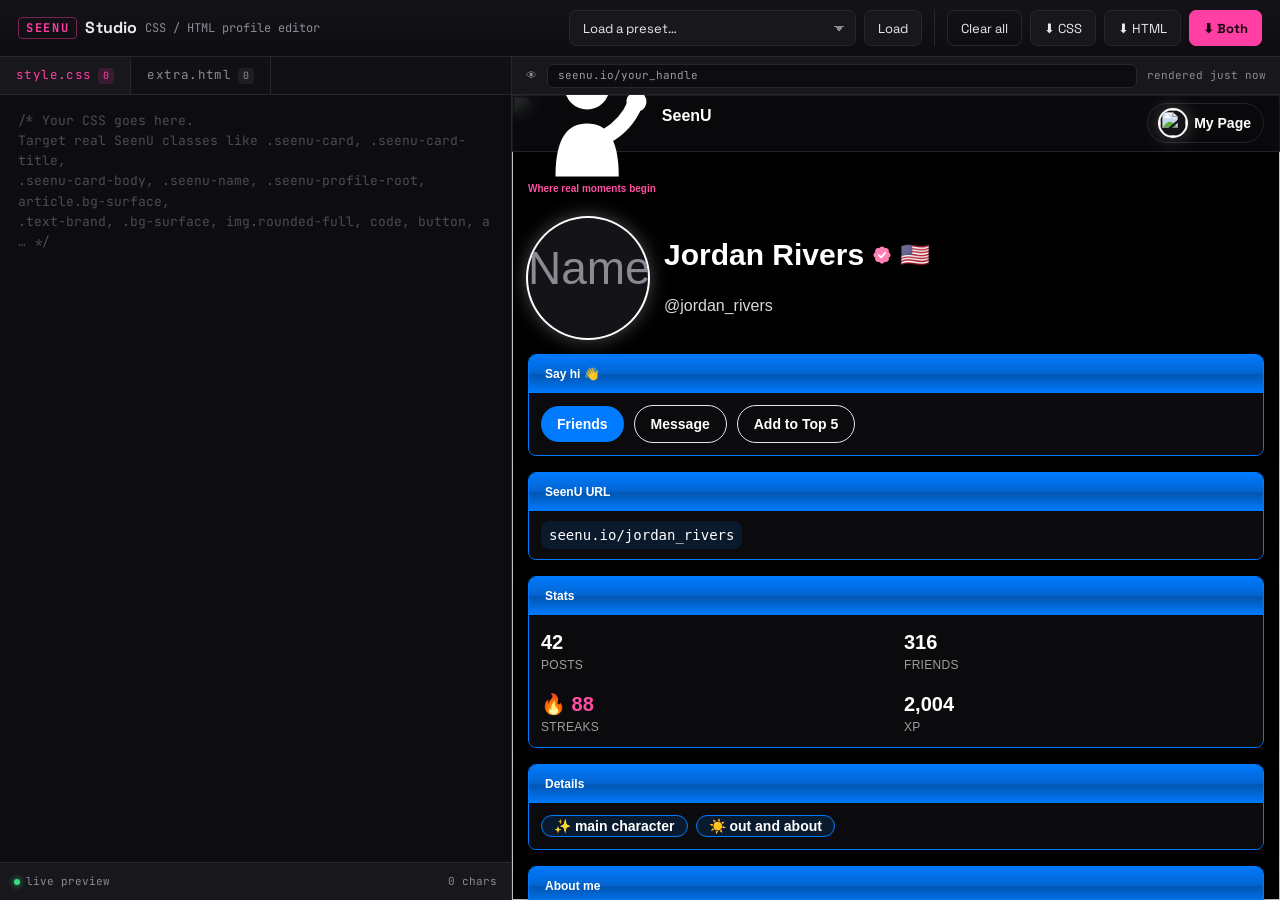
==== commit ea0d2041: "Update index.html" ====
--- a/index.html
+++ b/index.html
@@ -347,217 +347,367 @@
    theme CSS written against .seenu-card, .seenu-name, article.bg-surface,
    img[alt="Name"], etc. applies exactly like it would on the live site.
    ============================================================ */
-const BASE_CSS = `
-:root{
-  --brand:#ff4fa3; --surface:#0b0b0e; --surface2:#141418; --surface3:#1c1c22;
-  --line:#232329; --muted:#8a8a93; --faint:#5a5a63; --ink:#000;
-}
-*{box-sizing:border-box;}
-body{margin:0;background:#000;color:#fff;font-family:-apple-system,BlinkMacSystemFont,"Segoe UI",Roboto,Helvetica,Arial,sans-serif;}
-.seenu-profile-root{min-height:100vh;padding-bottom:40px;}
-main{width:min(920px,94vw);margin:0 auto;padding-top:28px;}
-a{color:var(--brand);text-decoration:none;}
-a:hover{text-decoration:underline;}
-button{font-family:inherit;cursor:pointer;background:var(--surface2);color:#fff;border:1px solid var(--line);border-radius:999px;padding:8px 14px;font-weight:700;font-size:13px;}
-button:hover{background:var(--surface3);}
-code{background:rgba(255,255,255,.08);padding:4px 8px;border-radius:8px;font-size:13px;}
-textarea{font-family:inherit;background:var(--surface2);color:#fff;border:1px solid var(--line);border-radius:12px;padding:10px;width:100%;}
-h2.uppercase{font-size:11px;font-weight:700;letter-spacing:.1em;text-transform:uppercase;color:var(--muted);margin:0 0 10px;}
-
-/* header */
-.profile-header{display:flex;flex-direction:column;align-items:center;text-align:center;margin-bottom:22px;}
-img.rounded-full{width:150px;height:150px;border-radius:50%;object-fit:cover;box-shadow:0 0 0 3px #fff,0 0 20px rgba(255,255,255,.35);}
-.seenu-name{font-size:26px;font-weight:800;margin:14px 0 2px;}
-.profile-header p{margin:0;color:var(--muted);}
-
-/* grid */
-.grid-layout{display:grid;grid-template-columns:290px 1fr;gap:18px;align-items:start;}
-@media (max-width:700px){.grid-layout{grid-template-columns:1fr;}}
-.col-left,.col-right{display:flex;flex-direction:column;gap:16px;min-width:0;}
-
-/* cards */
-.seenu-card{background:var(--surface);border:1px solid var(--line);border-radius:14px;overflow:hidden;box-shadow:0 8px 30px rgba(0,0,0,.5);}
-.seenu-card-title{background:var(--surface2);padding:10px 14px;font-size:12px;font-weight:800;text-transform:uppercase;letter-spacing:.06em;}
-.seenu-card-body{background:var(--surface);padding:14px;font-size:14px;line-height:1.5;}
-.stat-grid{display:grid;grid-template-columns:repeat(2,1fr);gap:16px 14px;}
-.stat-grid > div{display:flex;flex-direction:column;gap:2px;}
-.stat-grid b{display:block;font-size:19px;font-weight:800;line-height:1.15;}
-.stat-grid span{font-size:11px;text-transform:uppercase;color:var(--muted);letter-spacing:.05em;line-height:1;}
-.chip-row{display:flex;align-items:center;gap:8px;flex-wrap:wrap;}
-.action-col{display:flex;flex-direction:column;gap:8px;}
-.action-col button{width:100%;}
-.chip{display:inline-flex;align-items:center;height:26px;border:1px solid var(--line);border-radius:999px;padding:0 12px;font-size:13px;line-height:1;}
-
-/* top 5 */
-.top5{display:grid;grid-template-columns:repeat(5,1fr);gap:12px;}
-@media (max-width:700px){ .top5{grid-template-columns:repeat(5,minmax(52px,1fr));} }
-.top5 a{display:flex;flex-direction:column;align-items:center;gap:6px;text-align:center;color:#fff;font-size:11px;font-weight:700;line-height:1.2;}
-.top5 img{width:56px;height:56px;border-radius:50%;object-fit:cover;flex-shrink:0;}
-
-/* music */
-.music-player{display:flex;align-items:center;gap:12px;border:1px solid var(--line);border-radius:14px;padding:10px;background:rgba(255,255,255,.03);margin-bottom:18px;}
-.music-player img{width:52px;height:52px;border-radius:8px;object-fit:cover;flex-shrink:0;}
-.music-meta{display:flex;flex-direction:column;gap:2px;min-width:0;}
-.music-meta b{display:flex;align-items:center;gap:6px;font-size:14px;line-height:1.2;}
-.music-meta span{font-size:12px;color:var(--muted);line-height:1.2;}
-.note-icon{display:inline-flex;align-items:center;font-size:16px;color:var(--brand);line-height:1;}
-
-/* posts */
-article.bg-surface{background:var(--surface);border:1px solid var(--line);border-radius:14px;overflow:hidden;margin-bottom:14px;}
-article.bg-surface + article.bg-surface{margin-top:0;}
-article.bg-surface header{display:flex;align-items:center;gap:10px;padding:14px 14px 0;}
-article.bg-surface header img{width:38px;height:38px;border-radius:50%;object-fit:cover;flex-shrink:0;}
-article.bg-surface header > div{display:flex;flex-direction:column;gap:2px;min-width:0;}
-article.bg-surface .author{font-weight:700;font-size:14px;line-height:1.2;}
-article.bg-surface .meta{font-size:11px;color:var(--faint);line-height:1.2;}
-article.bg-surface .body{padding:10px 14px;font-size:14px;line-height:1.5;color:#ececec;}
-article.bg-surface footer{display:grid;grid-template-columns:repeat(4,1fr);border-top:1px solid var(--line);}
-article.bg-surface footer button{display:flex;align-items:center;justify-content:center;background:transparent;border:0;border-left:1px solid var(--line);border-radius:0;color:var(--muted);font-weight:600;font-size:12px;padding:9px 4px;height:38px;}
-article.bg-surface footer button:first-child{border-left:0;}
-article.bg-surface footer button:hover{background:var(--surface2);}
-
-/* comments */
-.comment{display:flex;align-items:flex-start;gap:10px;margin-top:14px;}
-.comment img{width:32px;height:32px;border-radius:50%;object-fit:cover;flex-shrink:0;}
-.comment .bubble{flex:1;background:var(--surface2);border-radius:14px;padding:8px 12px;font-size:13px;line-height:1.4;}
-.comment .bubble b{display:block;font-size:12.5px;margin-bottom:2px;line-height:1.2;}
+const BASE_CSS = `*,:after,:before{box-sizing:border-box;border:0 solid #e5e7eb}
+:after,:before{--tw-content:""}
+html{line-height:1.5;-webkit-text-size-adjust:100%;-moz-tab-size:4;tab-size:4;font-family:-apple-system,BlinkMacSystemFont,Segoe UI,Roboto,Helvetica,Arial,sans-serif}
+body{margin:0;line-height:inherit}
+hr{height:0;color:inherit;border-top-width:1px}
+h1,h2,h3,h4,h5,h6{font-size:inherit;font-weight:inherit}
+a{color:inherit;text-decoration:inherit}
+b,strong{font-weight:bolder}
+button,input,select,textarea{font-family:inherit;font-size:100%;font-weight:inherit;line-height:inherit;color:inherit;margin:0;padding:0}
+button,select{text-transform:none}
+button{-webkit-appearance:button;background-color:transparent;background-image:none}
+img,video{max-width:100%;height:auto}
+[hidden]{display:none}
+button{cursor:pointer}
+:disabled{cursor:default}
+img,svg,video{display:block;vertical-align:middle}
+
+/* ---- layout / flex / grid ---- */
+.pointer-events-none{pointer-events:none}
+.fixed{position:fixed}.absolute{position:absolute}.relative{position:relative}.sticky{position:sticky}
+.inset-0{inset:0}
+.top-0{top:0}.z-0{z-index:0}.z-10{z-index:10}.z-20{z-index:20}.z-40{z-index:40}.z-\\[1\\]{z-index:1}
+.-mt-12{margin-top:-3rem}.mb-4{margin-bottom:1rem}.mb-2{margin-bottom:.5rem}.mb-3{margin-bottom:.75rem}.mb-1{margin-bottom:.25rem}
+.mt-4{margin-top:1rem}.mt-3{margin-top:.75rem}.mt-1{margin-top:.25rem}.mt-1\\.5{margin-top:.375rem}.mt-2{margin-top:.5rem}.mt-5{margin-top:1.25rem}.mt-6{margin-top:1.5rem}
+.mx-auto{margin-left:auto;margin-right:auto}
+.pb-1{padding-bottom:.25rem}.pb-20{padding-bottom:5rem}
+.px-4{padding-left:1rem;padding-right:1rem}.px-2{padding-left:.5rem;padding-right:.5rem}.px-2\\.5{padding-left:.625rem;padding-right:.625rem}.px-3{padding-left:.75rem;padding-right:.75rem}.px-3\\.5{padding-left:.875rem;padding-right:.875rem}
+.py-1\\.5{padding-top:.375rem;padding-bottom:.375rem}.py-2{padding-top:.5rem;padding-bottom:.5rem}.py-2\\.5{padding-top:.625rem;padding-bottom:.625rem}
+.p-0{padding:0}.p-3{padding:.75rem}.p-4{padding:1rem}
+.h-14{height:3.5rem}.h-28{height:7rem}.h-full{height:100%}.h-9{height:2.25rem}
+.w-full{width:100%}.w-9{width:2.25rem}
+.min-w-0{min-width:0}
+.max-w-\\[1080px\\]{max-width:1080px}.max-w-\\[1100px\\]{max-width:1100px}.max-w-md{max-width:28rem}
+.flex{display:flex}.inline-flex{display:inline-flex}.grid{display:grid}.block{display:block}.hidden{display:none}
+.flex-col{flex-direction:column}.flex-wrap{flex-wrap:wrap}
+.items-center{align-items:center}.items-end{align-items:flex-end}.items-start{align-items:flex-start}
+.justify-center{justify-content:center}.justify-between{justify-content:space-between}
+.gap-1{gap:.25rem}.gap-1\\.5{gap:.375rem}.gap-2{gap:.5rem}.gap-2\\.5{gap:.625rem}.gap-3{gap:.75rem}.gap-4{gap:1rem}
+.flex-1{flex:1 1 0%}.shrink-0{flex-shrink:0}
+.grid-cols-1{grid-template-columns:repeat(1,minmax(0,1fr))}
+.grid-cols-2{grid-template-columns:repeat(2,minmax(0,1fr))}
+.grid-cols-3{grid-template-columns:repeat(3,minmax(0,1fr))}
+@media (min-width:1024px){.lg\\:grid-cols-\\[330px_minmax\\(0\\2c 1fr\\)\\]{grid-template-columns:330px minmax(0,1fr)}}
+
+/* ---- borders / radius / shadow ---- */
+.rounded-full{border-radius:9999px}.rounded-lg{border-radius:.5rem}.rounded-md{border-radius:.375rem}.rounded-2xl{border-radius:1rem}.rounded-t-md{border-top-left-radius:.375rem;border-top-right-radius:.375rem}
+.border{border-width:1px}.border-b{border-bottom-width:1px}
+.overflow-hidden{overflow:hidden}
+.shadow-card{box-shadow:0 1px 0 hsla(0,0%,100%,.03),0 8px 30px rgba(0,0,0,.5)}
+
+/* ---- text / typography ---- */
+.text-\\[9px\\]{font-size:9px}.text-\\[10px\\]{font-size:10px}.text-\\[11px\\]{font-size:11px}.text-\\[12px\\]{font-size:12px}
+.text-xs{font-size:.75rem;line-height:1rem}.text-sm{font-size:.875rem;line-height:1.25rem}.text-base{font-size:1rem;line-height:1.5rem}
+.text-lg{font-size:1.125rem}.text-xl{font-size:1.25rem}.text-2xl{font-size:1.5rem}.text-3xl{font-size:1.875rem}
+.font-semibold{font-weight:600}.font-bold{font-weight:700}.font-extrabold{font-weight:800}.font-black{font-weight:900}
+.uppercase{text-transform:uppercase}.truncate{overflow:hidden;text-overflow:ellipsis;white-space:nowrap}
+.tracking-wide{letter-spacing:.025em}.leading-none{line-height:1}.leading-tight{line-height:1.25}.leading-relaxed{line-height:1.625}.leading-snug{line-height:1.375}
+.whitespace-pre-wrap{white-space:pre-wrap}.break-words{overflow-wrap:break-word}
+.text-left{text-align:left}.text-center{text-align:center}
+
+/* ---- misc ---- */
+.object-cover{object-fit:cover}.object-contain{object-fit:contain}
+.cursor-pointer{cursor:pointer}.cursor-zoom-in{cursor:zoom-in}
+.select-none{user-select:none}
+.backdrop-blur{backdrop-filter:blur(8px)}
+.transition{transition-property:color,background-color,border-color,box-shadow,transform,filter;transition-duration:.15s}
+.hover\\:underline:hover{text-decoration:underline}
+.hover\\:opacity-85:hover{opacity:.85}
+.hover\\:scale-105:hover{transform:scale(1.05)}
+.disabled\\:opacity-40:disabled{opacity:.4}
+.aspect-square{aspect-ratio:1/1}.aspect-video{aspect-ratio:16/9}
+.opacity-60{opacity:.6}.opacity-70{opacity:.7}
+
+/* ---- opacity color utilities used throughout ---- */
+.bg-black\\/30{background-color:rgba(0,0,0,.3)}.bg-black\\/35{background-color:rgba(0,0,0,.35)}.bg-black\\/40{background-color:rgba(0,0,0,.4)}
+.bg-white\\/10{background-color:hsla(0,0%,100%,.1)}.bg-white\\/15{background-color:hsla(0,0%,100%,.15)}
+.text-white{color:#fff}.text-white\\/85{color:hsla(0,0%,100%,.85)}
+.from-black\\/35{--tw-gradient-from:rgba(0,0,0,.35)}
+.bg-gradient-to-b{background-image:linear-gradient(to bottom,var(--tw-gradient-stops))}
+
+/* ============================================================
+   SEENU CUSTOM DESIGN SYSTEM (non-tailwind, site-specific)
+   ============================================================ */
+:root{color-scheme:dark}
+body,html{height:100%}
+body{background:#000;color:#fff;font-family:-apple-system,BlinkMacSystemFont,Segoe UI,Roboto,Helvetica,Arial,sans-serif;-webkit-font-smoothing:antialiased}
+::-webkit-scrollbar{width:10px;height:10px}
+::-webkit-scrollbar-thumb{background:#232329;border-radius:8px}
+::-webkit-scrollbar-thumb:hover{background:#2e2e36}
+::-webkit-scrollbar-track{background:transparent}
+
+.bg-surface{background-color:#0b0b0e}
+.bg-surface-2{background-color:#141418}
+.bg-surface-3{background-color:#1c1c22}
+.text-muted{color:#8a8a93}
+.text-faint{color:#5a5a63}
+.border-line{border-color:#232329}
+.text-brand{color:#ff4fa3}
+.bg-brand{background-color:#ff4fa3}
+.bg-brand-soft{background-color:rgba(255,79,163,.14)}
+.hover\\:bg-brand-dark:hover{background-color:#e23d8c}
+a{color:#ff4fa3;text-decoration:none}
+a:hover{text-decoration:underline}
+
+/* nav mascot */
+.seenu-nav{background:rgba(11,11,14,.85)}
+.seenu-mascot{will-change:transform;animation:seenuMascotBob 3.4s ease-in-out infinite}
+.seenu-arm{transform:rotate(8deg);animation:seenuArmWave 3.4s cubic-bezier(.34,1.56,.64,1) infinite}
+@keyframes seenuMascotBob{0%,to{transform:translateY(0)}50%{transform:translateY(-.6px)}}
+@keyframes seenuArmWave{0%{transform:rotate(8deg)}8%{transform:rotate(26deg)}16%{transform:rotate(4deg)}24%{transform:rotate(24deg)}32%{transform:rotate(6deg)}40%{transform:rotate(18deg)}47%,to{transform:rotate(8deg)}}
+
+/* seenu-card system (the real card chrome your presets target) */
+.seenu-card{background:rgba(11,11,14,.9);border-radius:.5rem;overflow:hidden}
+.seenu-card-title{padding:.625rem 1rem;font-size:12px;font-weight:700}
+.seenu-card-body{padding:.75rem}
+
+/* equalizer (song playing indicator) */
+.eq{display:inline-flex;align-items:flex-end;gap:2px;height:14px}
+.eq span{width:3px;background:currentColor;border-radius:2px;animation:eqBar .9s ease-in-out infinite}
+.eq span:first-child{animation-delay:-.2s}
+.eq span:nth-child(2){animation-delay:-.5s}
+.eq span:nth-child(3){animation-delay:-.1s}
+.eq span:nth-child(4){animation-delay:-.7s}
+@keyframes eqBar{0%,to{height:30%}50%{height:100%}}
+
+/* twinkling gif sparkle overlay */
+.gif-sparkle{position:absolute;pointer-events:none;animation:gifSparkle 4.5s ease-in-out infinite}
+@keyframes gifSparkle{0%,to{transform:translateY(2px) scale(.8) rotate(-35deg);opacity:.4}50%{transform:translateY(-10px) scale(1.18) rotate(35deg);opacity:1}}
+
+/* horizontal record-style playlist scroller */
+.coverflow{display:flex;gap:14px;overflow-x:auto;padding:6px 2px 12px;scroll-snap-type:x mandatory}
+.coverflow::-webkit-scrollbar{height:6px}
+.coverflow-item{scroll-snap-align:center;flex:0 0 auto;transition:transform .2s}
+.coverflow-item:hover{transform:translateY(-4px) scale(1.04)}
+
+/* profile picture ring */
+img.rounded-full{box-shadow:0 0 0 2px #fff,0 0 20px rgba(255,255,255,.35)}
 `;
 
-const BASE_HTML = `
-<main>
-  <div class="profile-header">
-    <img src="https://images.unsplash.com/photo-1517841905240-472988babdf9?w=300&h=300&fit=crop&crop=faces" alt="Name" class="rounded-full">
-    <h1 class="seenu-name">Jordan Rivers</h1>
-    <p>@jordan_rivers</p>
+const BASE_HTML = `<div class="min-h-screen">
+<header class="seenu-nav sticky top-0 z-40 border-b border-line backdrop-blur">
+  <div class="mx-auto flex h-14 w-full max-w-[1100px] items-center justify-between px-4">
+    <a class="shrink-0" href="#">
+      <span class="inline-flex flex-col leading-none">
+        <span class="inline-flex items-center gap-1.5">
+          <svg viewBox="0 0 40 40" class="seenu-mascot h-[1.15em] w-[1.15em] shrink-0 text-white" fill="currentColor" aria-hidden="true">
+            <circle cx="18.5" cy="11" r="7"></circle>
+            <path d="M8.6 39C8.6 26.8 12.4 22.4 18.5 22.4S28.4 26.8 28.4 39Z"></path>
+            <g class="seenu-arm" style="transform-box:view-box;transform-origin:25px 26px">
+              <path d="M24.8 26.2Q30.2 22 32 15.4" fill="none" stroke="currentColor" stroke-width="4.8" stroke-linecap="round" stroke-linejoin="round"></path>
+              <circle cx="32.4" cy="14.4" r="3.15"></circle>
+            </g>
+          </svg>
+          <span class="font-extrabold tracking-tight text-white text-[22px]">SeenU</span>
+        </span>
+        <span class="mt-1 text-[10px] font-semibold italic tracking-tight text-white/80">Where real moments begin</span>
+      </span>
+    </a>
+    <a class="inline-flex items-center gap-2 rounded-full border border-line px-3 py-1.5 pr-3.5 text-sm font-semibold text-white" href="#">
+      <span class="relative inline-flex items-center justify-center rounded-full bg-surface-2 text-muted" style="width:26px;height:26px;font-size:10px;">
+        <img src="https://images.unsplash.com/photo-1560250097-0b93528c311a?w=100&h=100&fit=crop&crop=faces" alt="" class="h-full w-full rounded-full object-cover" loading="lazy">
+      </span>My Page
+    </a>
   </div>
-
-  <div class="grid-layout">
-    <div class="col-left">
-      <section class="seenu-card">
-        <div class="seenu-card-title">Say hi 👋</div>
-        <div class="seenu-card-body">
-          <div class="action-col">
-            <button>Friends</button>
-            <button>Message</button>
-            <button>Add to Top 5</button>
+</header>
+
+<div class="seenu-profile-root relative min-h-full">
+  <div class="pointer-events-none fixed inset-0 z-0 overflow-hidden">
+    <img src="https://images.unsplash.com/photo-1519681393784-d120267933ba?w=1600&h=900&fit=crop" alt="" class="h-full w-full object-cover">
+    <div class="absolute inset-0 bg-gradient-to-b from-black/35 via-black/20 to-black/80"></div>
+  </div>
+  <div class="relative h-28 w-full"></div>
+
+  <div class="relative z-10 mx-auto w-full max-w-[1080px] px-4 pb-20">
+
+    <div class="-mt-12 mb-4 flex flex-wrap items-end gap-4">
+      <span class="relative inline-flex items-center justify-center rounded-full bg-surface-2 text-muted" style="width:120px;height:120px;font-size:46px;">
+        <img src="https://images.unsplash.com/photo-1500648767791-00dcc994a43e?w=300&h=300&fit=crop&crop=faces" alt="Name" class="h-full w-full rounded-full object-cover" loading="lazy">
+      </span>
+      <div class="min-w-0 pb-1">
+        <h1 class="seenu-name flex flex-wrap items-center gap-2 text-3xl font-extrabold leading-tight text-white">
+          Jordan Rivers
+          <span class="inline-flex items-center" title="SeenU Verified">
+            <svg width="20" height="20" viewBox="0 0 24 24" fill="none" aria-hidden="true"><path d="M22.25 12c0-1.43-.88-2.67-2.19-3.34.46-1.39.2-2.9-.81-3.91s-2.52-1.26-3.91-.81c-.67-1.31-1.91-2.19-3.34-2.19s-2.67.88-3.34 2.19c-1.39-.45-2.9-.2-3.91.81s-1.26 2.52-.81 3.91c-1.31.67-2.19 1.91-2.19 3.34s.88 2.67 2.19 3.34c-.45 1.39-.2 2.9.81 3.91s2.52 1.27 3.91.81c.67 1.31 1.91 2.19 3.34 2.19s2.67-.88 3.34-2.19c1.39.46 2.9.2 3.91-.81s1.27-2.52.81-3.91c1.31-.67 2.19-1.91 2.19-3.34z" fill="#ff80b3"></path><path d="M8.2 12.2 10.9 14.9 15.9 9.4" stroke="#fff" stroke-width="2.2" stroke-linecap="round" stroke-linejoin="round"></path></svg>
+          </span>
+          <span class="text-2xl leading-none" title="Flag">🇺🇸</span>
+        </h1>
+        <p class="text-white/85">@jordan_rivers</p>
+      </div>
+    </div>
+
+    <div class="mt-4 grid grid-cols-1 gap-4 lg:grid-cols-[330px_minmax(0,1fr)]">
+      <div class="flex min-w-0 flex-col gap-4">
+
+        <section class="seenu-card overflow-hidden rounded-lg border" style="border-color:rgb(0,122,255);box-shadow:rgba(0,0,0,.3) 0 6px 18px;">
+          <div class="seenu-card-title rounded-t-md" style="background:linear-gradient(rgb(0,122,255) 0%,rgba(0,122,255,.816) 46%,rgba(0,122,255,.69) 54%,rgb(0,122,255) 100%);color:#fff;">Say hi 👋</div>
+          <div class="seenu-card-body" style="background:#0b0b0e;color:#fff;">
+            <div class="flex flex-wrap items-center gap-2.5">
+              <button class="inline-flex items-center gap-2 rounded-full px-4 py-2 text-sm font-bold" style="background:rgb(0,122,255);color:#fff;">Friends</button>
+              <a class="inline-flex items-center gap-2 rounded-full border px-4 py-2 text-sm font-bold text-white" href="#">Message</a>
+              <button class="inline-flex items-center gap-2 rounded-full border px-4 py-2 text-sm font-bold text-white">Add to Top 5</button>
+            </div>
           </div>
-        </div>
-      </section>
-
-      <section class="seenu-card">
-        <div class="seenu-card-title">SeenU URL</div>
-        <div class="seenu-card-body"><code>seenu.io/jordan_rivers</code></div>
-      </section>
-
-      <section class="seenu-card">
-        <div class="seenu-card-title">Stats</div>
-        <div class="seenu-card-body">
-          <div class="stat-grid">
-            <div><b>42</b><span>Posts</span></div>
-            <div><b>316</b><span>Friends</span></div>
-            <div><b>🔥 88</b><span>Streaks</span></div>
-            <div><b>2,004</b><span>XP</span></div>
+        </section>
+
+        <section class="seenu-card overflow-hidden rounded-lg border" style="border-color:rgb(0,122,255);box-shadow:rgba(0,0,0,.3) 0 6px 18px;">
+          <div class="seenu-card-title rounded-t-md" style="background:linear-gradient(rgb(0,122,255) 0%,rgba(0,122,255,.816) 46%,rgba(0,122,255,.69) 54%,rgb(0,122,255) 100%);color:#fff;">SeenU URL</div>
+          <div class="seenu-card-body" style="background:#0b0b0e;color:#fff;">
+            <code class="rounded-lg px-2 py-1.5 text-sm" style="background:rgba(0,122,255,.12);">seenu.io/jordan_rivers</code>
           </div>
-        </div>
-      </section>
-
-      <section class="seenu-card">
-        <div class="seenu-card-title">Details</div>
-        <div class="seenu-card-body">
-          <div class="chip-row">
-            <span class="chip">✨ main character</span>
-            <span class="chip">☀️ out and about</span>
+        </section>
+
+        <section class="seenu-card overflow-hidden rounded-lg border" style="border-color:rgb(0,122,255);box-shadow:rgba(0,0,0,.3) 0 6px 18px;">
+          <div class="seenu-card-title rounded-t-md" style="background:linear-gradient(rgb(0,122,255) 0%,rgba(0,122,255,.816) 46%,rgba(0,122,255,.69) 54%,rgb(0,122,255) 100%);color:#fff;">Stats</div>
+          <div class="seenu-card-body p-4" style="background:#0b0b0e;color:#fff;">
+            <div class="grid grid-cols-2 gap-4">
+              <div><div class="text-xl font-extrabold">42</div><div class="text-xs uppercase tracking-wide" style="opacity:.6;">Posts</div></div>
+              <div><div class="text-xl font-extrabold">316</div><div class="text-xs uppercase tracking-wide" style="opacity:.6;">Friends</div></div>
+              <div><div class="text-xl font-extrabold text-brand">🔥 88</div><div class="text-xs uppercase tracking-wide" style="opacity:.6;">Streaks</div></div>
+              <div><div class="text-xl font-extrabold">2,004</div><div class="text-xs uppercase tracking-wide" style="opacity:.6;">XP</div></div>
+            </div>
           </div>
-        </div>
-      </section>
-    </div>
-
-    <div class="col-right">
-      <section class="seenu-card">
-        <div class="seenu-card-title">About me</div>
-        <div class="seenu-card-body">
-          <p>Just here vibing ✨ building silly little internet things and collecting Top 5 spots. Say hi!</p>
-        </div>
-      </section>
-
-      <h2 class="uppercase">♫ Profile song</h2>
-      <div class="music-player">
-        <img src="https://images.unsplash.com/photo-1493225457124-a3eb161ffa5f?w=200&h=200&fit=crop" alt="">
-        <div class="music-meta">
-          <b><span class="note-icon">♪</span> Aktivated</b>
-          <span>Sada Baby</span>
-        </div>
+        </section>
+
+        <section class="seenu-card overflow-hidden rounded-lg border" style="border-color:rgb(0,122,255);box-shadow:rgba(0,0,0,.3) 0 6px 18px;">
+          <div class="seenu-card-title rounded-t-md" style="background:linear-gradient(rgb(0,122,255) 0%,rgba(0,122,255,.816) 46%,rgba(0,122,255,.69) 54%,rgb(0,122,255) 100%);color:#fff;">Details</div>
+          <div class="seenu-card-body" style="background:#0b0b0e;color:#fff;">
+            <div class="flex flex-wrap items-center gap-2">
+              <span class="inline-flex items-center gap-1.5 rounded-full px-3 py-1 text-sm font-semibold" style="background:rgba(0,122,255,.133);color:#fff;border:1px solid rgb(0,122,255);">✨ main character</span>
+              <span class="inline-flex items-center gap-1.5 rounded-full px-3 py-1 text-sm font-semibold" style="background:rgba(0,122,255,.133);color:#fff;border:1px solid rgb(0,122,255);">☀️ out and about</span>
+            </div>
+          </div>
+        </section>
+
       </div>
 
-      <section class="seenu-card">
-        <div class="seenu-card-title">★ Top 5</div>
-        <div class="seenu-card-body">
-          <div class="top5">
-            <a href="#"><img src="https://images.unsplash.com/photo-1544005313-94ddf0286df2?w=120&h=120&fit=crop&crop=faces" alt="">Sam K</a>
-            <a href="#"><img src="https://images.unsplash.com/photo-1552374196-c4e7ffc6e126?w=120&h=120&fit=crop&crop=faces" alt="">Angelo</a>
-            <a href="#"><img src="https://images.unsplash.com/photo-1531123897727-8f129e1688ce?w=120&h=120&fit=crop&crop=faces" alt="">Moni</a>
-            <a href="#"><img src="https://images.unsplash.com/photo-1500648767791-00dcc994a43e?w=120&h=120&fit=crop&crop=faces" alt="">Toni</a>
-            <a href="#"><img src="https://images.unsplash.com/photo-1546456073-92b9f0a8d413?w=120&h=120&fit=crop&crop=faces" alt="">Shamar</a>
+      <div class="flex min-w-0 flex-col gap-4">
+
+        <section class="seenu-card overflow-hidden rounded-lg border" style="border-color:rgb(0,122,255);box-shadow:rgba(0,0,0,.3) 0 6px 18px;">
+          <div class="seenu-card-title rounded-t-md" style="background:linear-gradient(rgb(0,122,255) 0%,rgba(0,122,255,.816) 46%,rgba(0,122,255,.69) 54%,rgb(0,122,255) 100%);color:#fff;">About me</div>
+          <div class="seenu-card-body p-4" style="background:#0b0b0e;color:#fff;">
+            <p class="whitespace-pre-wrap leading-relaxed">Building silly little internet things and collecting Top 5 spots. Say hi!</p>
           </div>
-        </div>
-      </section>
-
-      <section class="seenu-card">
-        <div class="seenu-card-title">Latest posts</div>
-        <div class="seenu-card-body">
-          <article class="bg-surface">
-            <header>
-              <img src="https://images.unsplash.com/photo-1517841905240-472988babdf9?w=100&h=100&fit=crop&crop=faces" alt="">
-              <div>
-                <div class="author">Jordan Rivers</div>
-                <div class="meta">✨ main character · 4d</div>
+        </section>
+
+        <section class="mt-5">
+          <h2 class="mb-3 text-xs font-bold uppercase tracking-wide" style="color:rgb(0,122,255);">♫ Profile song</h2>
+          <div class="flex items-center gap-3 rounded-2xl border border-line bg-black/30 p-3">
+            <button type="button" class="flex min-w-0 flex-1 items-center gap-3 text-left">
+              <span class="flex shrink-0 items-center justify-center overflow-hidden rounded-lg bg-black/40" style="width:64px;height:64px;">
+                <img src="https://images.unsplash.com/photo-1493225457124-a3eb161ffa5f?w=200&h=200&fit=crop" alt="" class="h-full w-full object-cover">
+              </span>
+              <div class="min-w-0 flex-1">
+                <div class="flex items-center gap-2"><span class="eq" style="color:rgb(0,122,255);"><span></span><span></span><span></span><span></span></span><span class="truncate font-bold">Aktivated</span></div>
+                <div class="truncate text-sm text-muted">Sada Baby</div>
               </div>
-            </header>
-            <div class="body">Rebuilt my whole profile tonight, this theme thing is dangerously fun 😭✨</div>
-            <footer>
-              <button>♡ Like</button>
-              <button>💬 Comment</button>
-              <button>↻ Repost</button>
-              <button>↑ Share</button>
-            </footer>
-          </article>
-
-          <article class="bg-surface">
-            <header>
-              <img src="https://images.unsplash.com/photo-1517841905240-472988babdf9?w=100&h=100&fit=crop&crop=faces" alt="">
-              <div>
-                <div class="author">Jordan Rivers</div>
-                <div class="meta">✨ main character · 2w</div>
+            </button>
+          </div>
+          <div class="mb-2 mt-4 text-xs font-bold uppercase tracking-wide text-faint">Playlist</div>
+          <div class="coverflow">
+            <div class="coverflow-item" style="width:112px;text-align:center;">
+              <button type="button" class="block w-full">
+                <span class="flex shrink-0 items-center justify-center overflow-hidden rounded-lg bg-black/40" style="width:112px;height:112px;">
+                  <img src="https://images.unsplash.com/photo-1493225457124-a3eb161ffa5f?w=200&h=200&fit=crop" alt="" class="h-full w-full object-cover">
+                </span>
+                <div class="mt-1.5 truncate text-xs font-semibold">Aktivated</div>
+                <div class="truncate text-[11px] text-faint">Sada Baby</div>
+              </button>
+            </div>
+            <div class="coverflow-item" style="width:112px;text-align:center;">
+              <button type="button" class="block w-full">
+                <span class="flex shrink-0 items-center justify-center overflow-hidden rounded-lg bg-black/40" style="width:112px;height:112px;">
+                  <img src="https://images.unsplash.com/photo-1546456073-92b9f0a8d413?w=200&h=200&fit=crop" alt="" class="h-full w-full object-cover">
+                </span>
+                <div class="mt-1.5 truncate text-xs font-semibold">Snooze</div>
+                <div class="truncate text-[11px] text-faint">SZA</div>
+              </button>
+            </div>
+            <div class="coverflow-item" style="width:112px;text-align:center;">
+              <button type="button" class="block w-full">
+                <span class="flex shrink-0 items-center justify-center overflow-hidden rounded-lg bg-black/40" style="width:112px;height:112px;">
+                  <img src="https://images.unsplash.com/photo-1531123897727-8f129e1688ce?w=200&h=200&fit=crop" alt="" class="h-full w-full object-cover">
+                </span>
+                <div class="mt-1.5 truncate text-xs font-semibold">Good Day</div>
+                <div class="truncate text-[11px] text-faint">Ice Cube</div>
+              </button>
+            </div>
+          </div>
+        </section>
+
+        <section class="seenu-card overflow-hidden rounded-lg border" style="border-color:rgb(0,122,255);box-shadow:rgba(0,0,0,.3) 0 6px 18px;">
+          <div class="seenu-card-title rounded-t-md" style="background:linear-gradient(rgb(0,122,255) 0%,rgba(0,122,255,.816) 46%,rgba(0,122,255,.69) 54%,rgb(0,122,255) 100%);color:#fff;">★ Top 5</div>
+          <div class="seenu-card-body p-4" style="background:#0b0b0e;color:#fff;">
+            <div class="flex flex-wrap gap-4">
+              <a class="relative select-none text-center" style="width:80px;" href="#"><span class="relative inline-flex items-center justify-center rounded-full bg-surface-2" style="width:64px;height:64px;"><img src="https://images.unsplash.com/photo-1544005313-94ddf0286df2?w=120&h=120&fit=crop&crop=faces" alt="" class="h-full w-full rounded-full object-cover"></span><div class="mt-1 text-xs font-semibold">Sam K</div></a>
+              <a class="relative select-none text-center" style="width:80px;" href="#"><span class="relative inline-flex items-center justify-center rounded-full bg-surface-2" style="width:64px;height:64px;"><img src="https://images.unsplash.com/photo-1552374196-c4e7ffc6e126?w=120&h=120&fit=crop&crop=faces" alt="" class="h-full w-full rounded-full object-cover"></span><div class="mt-1 text-xs font-semibold">Angelo</div></a>
+              <a class="relative select-none text-center" style="width:80px;" href="#"><span class="relative inline-flex items-center justify-center rounded-full bg-surface-2" style="width:64px;height:64px;"><img src="https://images.unsplash.com/photo-1531123897727-8f129e1688ce?w=120&h=120&fit=crop&crop=faces" alt="" class="h-full w-full rounded-full object-cover"></span><div class="mt-1 text-xs font-semibold">Moni</div></a>
+            </div>
+          </div>
+        </section>
+
+        <section class="seenu-card overflow-hidden rounded-lg border" style="border-color:rgb(0,122,255);box-shadow:rgba(0,0,0,.3) 0 6px 18px;">
+          <div class="seenu-card-title rounded-t-md" style="background:linear-gradient(rgb(0,122,255) 0%,rgba(0,122,255,.816) 46%,rgba(0,122,255,.69) 54%,rgb(0,122,255) 100%);color:#fff;">Latest posts</div>
+          <div class="seenu-card-body" style="background:#0b0b0e;color:#fff;">
+            <article class="mb-4 overflow-hidden rounded-2xl border border-line bg-surface text-white shadow-card">
+              <header class="flex items-center gap-3 px-4 pt-4">
+                <a href="#"><span class="relative inline-flex items-center justify-center rounded-full bg-surface-2" style="width:42px;height:42px;"><img src="https://images.unsplash.com/photo-1500648767791-00dcc994a43e?w=100&h=100&fit=crop&crop=faces" alt="" class="h-full w-full rounded-full object-cover"></span></a>
+                <div class="min-w-0">
+                  <div class="flex items-center gap-1.5 font-bold leading-tight"><a class="truncate text-white" href="#">Jordan Rivers</a></div>
+                  <div class="flex items-center gap-1 text-xs text-faint"><span>✨ main character</span><span>•</span><span>4d</span></div>
+                </div>
+              </header>
+              <div class="px-4 pt-3"><p class="whitespace-pre-wrap break-words leading-relaxed" style="color:#ececec;">Rebuilt my whole profile tonight, this theme thing is dangerously fun 😭✨</p></div>
+              <footer class="flex items-center gap-1 px-2 py-2 text-sm">
+                <button type="button" class="flex-1 rounded-lg px-3 py-2 font-semibold text-muted">♡ Like</button>
+                <button type="button" class="flex-1 rounded-lg px-3 py-2 font-semibold text-muted">💬 Comment</button>
+                <button type="button" class="flex-1 rounded-lg px-3 py-2 font-semibold text-muted">↻ Repost</button>
+              </footer>
+            </article>
+          </div>
+        </section>
+
+        <section class="seenu-card overflow-hidden rounded-lg border" style="border-color:rgb(0,122,255);box-shadow:rgba(0,0,0,.3) 0 6px 18px;">
+          <div class="seenu-card-title rounded-t-md" style="background:linear-gradient(rgb(0,122,255) 0%,rgba(0,122,255,.816) 46%,rgba(0,122,255,.69) 54%,rgb(0,122,255) 100%);color:#fff;">💬 Comments</div>
+          <div class="seenu-card-body bg-surface">
+            <div class="flex gap-2.5">
+              <span class="relative inline-flex items-center justify-center rounded-full bg-surface-2" style="width:32px;height:32px;"><img src="https://images.unsplash.com/photo-1544005313-94ddf0286df2?w=80&h=80&fit=crop&crop=faces" alt="" class="h-full w-full rounded-full object-cover"></span>
+              <div class="min-w-0 flex-1 rounded-2xl border border-line bg-surface-2 px-3 py-2">
+                <textarea rows="1" placeholder="Leave a comment…" class="w-full resize-none bg-transparent text-sm text-white" style="border:0;outline:0;"></textarea>
               </div>
-            </header>
-            <div class="body">who else still customizing their page like it's 2006 lol</div>
-            <footer>
-              <button>♡ 13</button>
-              <button>💬 4</button>
-              <button>↻ Repost</button>
-              <button>↑ Share</button>
-            </footer>
-          </article>
-        </div>
-      </section>
-
-      <section class="seenu-card">
-        <div class="seenu-card-title">💬 Comments</div>
-        <div class="seenu-card-body">
-          <textarea rows="2" placeholder="Leave a comment…"></textarea>
-          <div class="comment">
-            <img src="https://images.unsplash.com/photo-1544005313-94ddf0286df2?w=80&h=80&fit=crop&crop=faces" alt="">
-            <div class="bubble"><b>Sam K</b>this theme is so real for you</div>
+            </div>
+            <ul class="flex flex-col gap-3 mt-4">
+              <li class="flex gap-2.5">
+                <a class="shrink-0" href="#"><span class="relative inline-flex items-center justify-center rounded-full bg-surface-2" style="width:32px;height:32px;"><img src="https://images.unsplash.com/photo-1544005313-94ddf0286df2?w=80&h=80&fit=crop&crop=faces" alt="" class="h-full w-full rounded-full object-cover"></span></a>
+                <div class="min-w-0 flex-1">
+                  <div class="rounded-2xl px-3 py-2 bg-surface-2" style="border-top-left-radius:2px;">
+                    <div class="flex items-center gap-1.5"><a class="text-sm font-bold text-white" href="#">Sam K</a></div>
+                    <p class="whitespace-pre-wrap break-words text-sm leading-snug" style="color:#ececec;">this theme is so real for you</p>
+                  </div>
+                  <div class="mt-1 flex items-center gap-3 text-xs text-faint"><span>1mo</span><button class="font-semibold">♡ 1</button><button class="font-semibold">Reply</button></div>
+                </div>
+              </li>
+              <li class="flex gap-2.5">
+                <a class="shrink-0" href="#"><span class="relative inline-flex items-center justify-center rounded-full bg-surface-2" style="width:32px;height:32px;"><img src="https://images.unsplash.com/photo-1552374196-c4e7ffc6e126?w=80&h=80&fit=crop&crop=faces" alt="" class="h-full w-full rounded-full object-cover"></span></a>
+                <div class="min-w-0 flex-1">
+                  <div class="rounded-2xl px-3 py-2 bg-surface-2" style="border-top-left-radius:2px;">
+                    <div class="flex items-center gap-1.5"><a class="text-sm font-bold text-white" href="#">Angelo</a></div>
+                    <p class="whitespace-pre-wrap break-words text-sm leading-snug" style="color:#ececec;">okay the sparkle gif got me 😭</p>
+                  </div>
+                  <div class="mt-1 flex items-center gap-3 text-xs text-faint"><span>2mo</span><button class="font-semibold">♡</button><button class="font-semibold">Reply</button></div>
+                </div>
+              </li>
+            </ul>
           </div>
-          <div class="comment">
-            <img src="https://images.unsplash.com/photo-1552374196-c4e7ffc6e126?w=80&h=80&fit=crop&crop=faces" alt="">
-            <div class="bubble"><b>Angelo</b>okay the sparkle gif got me 😭</div>
-          </div>
-        </div>
-      </section>
+        </section>
+
+      </div>
     </div>
   </div>
-</main>
+</div>
+</div>
 `;
 
 /* ============================================================
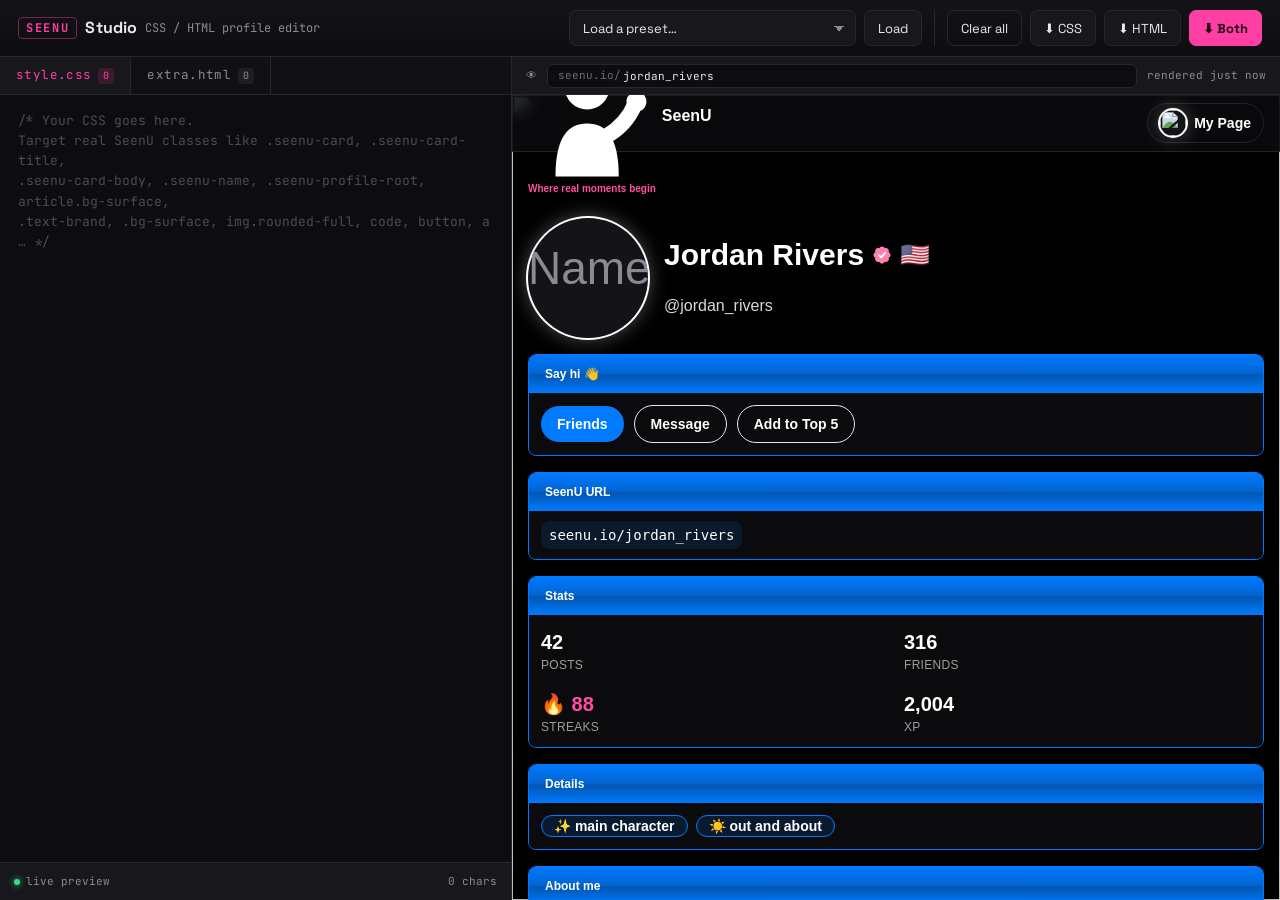
==== commit 05c55f6b: "Refactor URL handling and input display" ====
--- a/index.html
+++ b/index.html
@@ -257,9 +257,29 @@
     background:#0d0d11;
     border:1px solid var(--line);
     border-radius:6px;
-    padding:0 10px;
+    padding:0 4px 0 10px;
     color:#9a9aa6;
-  }
+    gap:2px;
+  }
+  .preview-bar .url .prefix{
+    color:#6b6b76;
+    white-space:nowrap;
+    flex-shrink:0;
+  }
+  .preview-bar .url input{
+    flex:1;
+    min-width:40px;
+    background:transparent;
+    border:0;
+    outline:0;
+    color:#e9e9ee;
+    font-family:var(--mono);
+    font-size:11px;
+    height:24px;
+    padding:0;
+  }
+  .preview-bar .url input::placeholder{ color:#4b4b56; }
+  .preview-bar .url:focus-within{ border-color:var(--pink); }
   .preview-bar .state{
     display:inline-flex;
     align-items:center;
@@ -334,7 +354,10 @@
   <section class="preview-pane">
     <div class="preview-bar">
       <span class="eye">👁</span>
-      <div class="url">seenu.io/your_handle</div>
+      <div class="url">
+        <span class="prefix">seenu.io/</span>
+        <input id="handleInput" type="text" value="jordan_rivers" spellcheck="false" placeholder="your_handle">
+      </div>
       <span class="state" id="renderState">rendered just now</span>
     </div>
     <iframe id="preview" title="SeenU profile preview"></iframe>
@@ -534,7 +557,7 @@
           </span>
           <span class="text-2xl leading-none" title="Flag">🇺🇸</span>
         </h1>
-        <p class="text-white/85">@jordan_rivers</p>
+        <p class="text-white/85">@__HANDLE__</p>
       </div>
     </div>
 
@@ -555,7 +578,7 @@
         <section class="seenu-card overflow-hidden rounded-lg border" style="border-color:rgb(0,122,255);box-shadow:rgba(0,0,0,.3) 0 6px 18px;">
           <div class="seenu-card-title rounded-t-md" style="background:linear-gradient(rgb(0,122,255) 0%,rgba(0,122,255,.816) 46%,rgba(0,122,255,.69) 54%,rgb(0,122,255) 100%);color:#fff;">SeenU URL</div>
           <div class="seenu-card-body" style="background:#0b0b0e;color:#fff;">
-            <code class="rounded-lg px-2 py-1.5 text-sm" style="background:rgba(0,122,255,.12);">seenu.io/jordan_rivers</code>
+            <code class="rounded-lg px-2 py-1.5 text-sm" style="background:rgba(0,122,255,.12);">seenu.io/__HANDLE__</code>
           </div>
         </section>
 
@@ -949,6 +972,12 @@
 const htmlCount = document.getElementById('htmlCount');
 const charInfo = document.getElementById('charInfo');
 const renderState = document.getElementById('renderState');
+const handleInput = document.getElementById('handleInput');
+
+function getHandle(){
+  const raw = handleInput.value.trim().replace(/^@/, '').replace(/\s+/g, '_');
+  return raw || 'your_handle';
+}
 
 // tabs
 document.querySelectorAll('.tab').forEach(tab=>{
@@ -963,12 +992,14 @@
 function render(){
   const userCss = cssInput.value;
   const userHtml = htmlInput.value;
+  const handle = getHandle();
+  const baseHtml = BASE_HTML.split('__HANDLE__').join(handle);
   const doc = `<!DOCTYPE html><html><head><meta charset="utf-8">
     <style>${BASE_CSS}</style>
     <style id="user-css">${userCss}</style>
   </head><body class="seenu-profile-root">
     ${userHtml}
-    ${BASE_HTML}
+    ${baseHtml}
   </body></html>`;
   iframe.srcdoc = doc;
   cssCount.textContent = userCss.length;
@@ -985,6 +1016,7 @@
 }
 cssInput.addEventListener('input', scheduleRender);
 htmlInput.addEventListener('input', scheduleRender);
+handleInput.addEventListener('input', scheduleRender);
 
 document.getElementById('loadPresetBtn').addEventListener('click', ()=>{
   const key = document.getElementById('presetSelect').value;
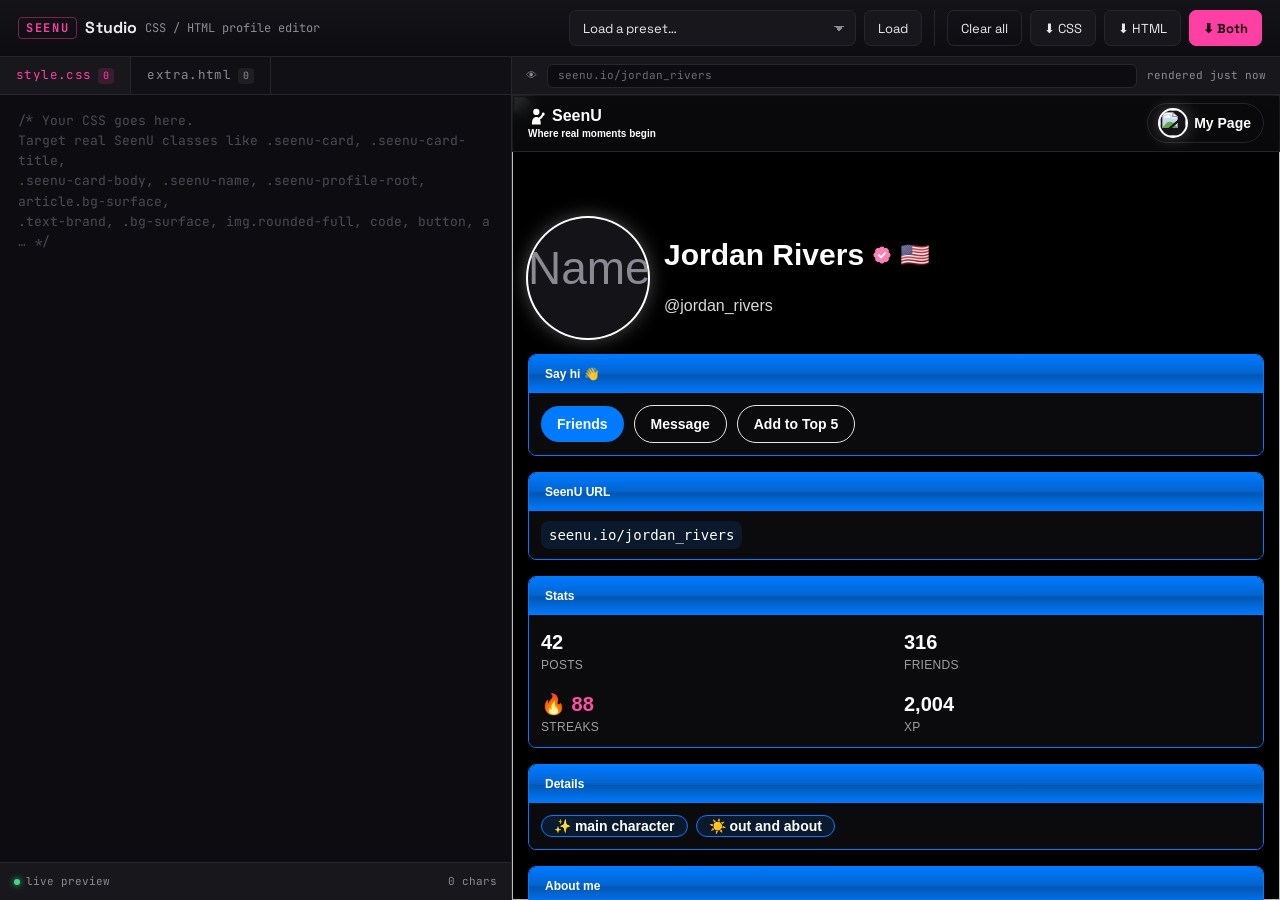
==== commit ac833ac6: "Update index.html" ====
--- a/index.html
+++ b/index.html
@@ -257,29 +257,9 @@
     background:#0d0d11;
     border:1px solid var(--line);
     border-radius:6px;
-    padding:0 4px 0 10px;
-    color:#9a9aa6;
-    gap:2px;
-  }
-  .preview-bar .url .prefix{
+    padding:0 10px;
     color:#6b6b76;
-    white-space:nowrap;
-    flex-shrink:0;
-  }
-  .preview-bar .url input{
-    flex:1;
-    min-width:40px;
-    background:transparent;
-    border:0;
-    outline:0;
-    color:#e9e9ee;
-    font-family:var(--mono);
-    font-size:11px;
-    height:24px;
-    padding:0;
-  }
-  .preview-bar .url input::placeholder{ color:#4b4b56; }
-  .preview-bar .url:focus-within{ border-color:var(--pink); }
+  }
   .preview-bar .state{
     display:inline-flex;
     align-items:center;
@@ -354,10 +334,7 @@
   <section class="preview-pane">
     <div class="preview-bar">
       <span class="eye">👁</span>
-      <div class="url">
-        <span class="prefix">seenu.io/</span>
-        <input id="handleInput" type="text" value="jordan_rivers" spellcheck="false" placeholder="your_handle">
-      </div>
+      <div class="url">seenu.io/jordan_rivers</div>
       <span class="state" id="renderState">rendered just now</span>
     </div>
     <iframe id="preview" title="SeenU profile preview"></iframe>
@@ -512,10 +489,10 @@
 const BASE_HTML = `<div class="min-h-screen">
 <header class="seenu-nav sticky top-0 z-40 border-b border-line backdrop-blur">
   <div class="mx-auto flex h-14 w-full max-w-[1100px] items-center justify-between px-4">
-    <a class="shrink-0" href="#">
+    <span class="shrink-0">
       <span class="inline-flex flex-col leading-none">
         <span class="inline-flex items-center gap-1.5">
-          <svg viewBox="0 0 40 40" class="seenu-mascot h-[1.15em] w-[1.15em] shrink-0 text-white" fill="currentColor" aria-hidden="true">
+          <svg viewBox="0 0 40 40" class="seenu-mascot shrink-0 text-white" style="width:18px;height:18px;" fill="currentColor" aria-hidden="true">
             <circle cx="18.5" cy="11" r="7"></circle>
             <path d="M8.6 39C8.6 26.8 12.4 22.4 18.5 22.4S28.4 26.8 28.4 39Z"></path>
             <g class="seenu-arm" style="transform-box:view-box;transform-origin:25px 26px">
@@ -527,12 +504,12 @@
         </span>
         <span class="mt-1 text-[10px] font-semibold italic tracking-tight text-white/80">Where real moments begin</span>
       </span>
-    </a>
-    <a class="inline-flex items-center gap-2 rounded-full border border-line px-3 py-1.5 pr-3.5 text-sm font-semibold text-white" href="#">
+    </span>
+    <span class="inline-flex items-center gap-2 rounded-full border border-line px-3 py-1.5 pr-3.5 text-sm font-semibold text-white">
       <span class="relative inline-flex items-center justify-center rounded-full bg-surface-2 text-muted" style="width:26px;height:26px;font-size:10px;">
         <img src="https://images.unsplash.com/photo-1560250097-0b93528c311a?w=100&h=100&fit=crop&crop=faces" alt="" class="h-full w-full rounded-full object-cover" loading="lazy">
       </span>My Page
-    </a>
+    </span>
   </div>
 </header>
 
@@ -557,7 +534,7 @@
           </span>
           <span class="text-2xl leading-none" title="Flag">🇺🇸</span>
         </h1>
-        <p class="text-white/85">@__HANDLE__</p>
+        <p class="text-white/85">@jordan_rivers</p>
       </div>
     </div>
 
@@ -569,7 +546,7 @@
           <div class="seenu-card-body" style="background:#0b0b0e;color:#fff;">
             <div class="flex flex-wrap items-center gap-2.5">
               <button class="inline-flex items-center gap-2 rounded-full px-4 py-2 text-sm font-bold" style="background:rgb(0,122,255);color:#fff;">Friends</button>
-              <a class="inline-flex items-center gap-2 rounded-full border px-4 py-2 text-sm font-bold text-white" href="#">Message</a>
+              <span class="inline-flex items-center gap-2 rounded-full border px-4 py-2 text-sm font-bold text-white">Message</span>
               <button class="inline-flex items-center gap-2 rounded-full border px-4 py-2 text-sm font-bold text-white">Add to Top 5</button>
             </div>
           </div>
@@ -578,7 +555,7 @@
         <section class="seenu-card overflow-hidden rounded-lg border" style="border-color:rgb(0,122,255);box-shadow:rgba(0,0,0,.3) 0 6px 18px;">
           <div class="seenu-card-title rounded-t-md" style="background:linear-gradient(rgb(0,122,255) 0%,rgba(0,122,255,.816) 46%,rgba(0,122,255,.69) 54%,rgb(0,122,255) 100%);color:#fff;">SeenU URL</div>
           <div class="seenu-card-body" style="background:#0b0b0e;color:#fff;">
-            <code class="rounded-lg px-2 py-1.5 text-sm" style="background:rgba(0,122,255,.12);">seenu.io/__HANDLE__</code>
+            <code class="rounded-lg px-2 py-1.5 text-sm" style="background:rgba(0,122,255,.12);">seenu.io/jordan_rivers</code>
           </div>
         </section>
 
@@ -664,9 +641,9 @@
           <div class="seenu-card-title rounded-t-md" style="background:linear-gradient(rgb(0,122,255) 0%,rgba(0,122,255,.816) 46%,rgba(0,122,255,.69) 54%,rgb(0,122,255) 100%);color:#fff;">★ Top 5</div>
           <div class="seenu-card-body p-4" style="background:#0b0b0e;color:#fff;">
             <div class="flex flex-wrap gap-4">
-              <a class="relative select-none text-center" style="width:80px;" href="#"><span class="relative inline-flex items-center justify-center rounded-full bg-surface-2" style="width:64px;height:64px;"><img src="https://images.unsplash.com/photo-1544005313-94ddf0286df2?w=120&h=120&fit=crop&crop=faces" alt="" class="h-full w-full rounded-full object-cover"></span><div class="mt-1 text-xs font-semibold">Sam K</div></a>
-              <a class="relative select-none text-center" style="width:80px;" href="#"><span class="relative inline-flex items-center justify-center rounded-full bg-surface-2" style="width:64px;height:64px;"><img src="https://images.unsplash.com/photo-1552374196-c4e7ffc6e126?w=120&h=120&fit=crop&crop=faces" alt="" class="h-full w-full rounded-full object-cover"></span><div class="mt-1 text-xs font-semibold">Angelo</div></a>
-              <a class="relative select-none text-center" style="width:80px;" href="#"><span class="relative inline-flex items-center justify-center rounded-full bg-surface-2" style="width:64px;height:64px;"><img src="https://images.unsplash.com/photo-1531123897727-8f129e1688ce?w=120&h=120&fit=crop&crop=faces" alt="" class="h-full w-full rounded-full object-cover"></span><div class="mt-1 text-xs font-semibold">Moni</div></a>
+              <span class="relative select-none text-center" style="width:80px;"><span class="relative inline-flex items-center justify-center rounded-full bg-surface-2" style="width:64px;height:64px;"><img src="https://images.unsplash.com/photo-1544005313-94ddf0286df2?w=120&h=120&fit=crop&crop=faces" alt="" class="h-full w-full rounded-full object-cover"></span><div class="mt-1 text-xs font-semibold">Sam K</div></span>
+              <span class="relative select-none text-center" style="width:80px;"><span class="relative inline-flex items-center justify-center rounded-full bg-surface-2" style="width:64px;height:64px;"><img src="https://images.unsplash.com/photo-1552374196-c4e7ffc6e126?w=120&h=120&fit=crop&crop=faces" alt="" class="h-full w-full rounded-full object-cover"></span><div class="mt-1 text-xs font-semibold">Angelo</div></span>
+              <span class="relative select-none text-center" style="width:80px;"><span class="relative inline-flex items-center justify-center rounded-full bg-surface-2" style="width:64px;height:64px;"><img src="https://images.unsplash.com/photo-1531123897727-8f129e1688ce?w=120&h=120&fit=crop&crop=faces" alt="" class="h-full w-full rounded-full object-cover"></span><div class="mt-1 text-xs font-semibold">Moni</div></span>
             </div>
           </div>
         </section>
@@ -676,9 +653,9 @@
           <div class="seenu-card-body" style="background:#0b0b0e;color:#fff;">
             <article class="mb-4 overflow-hidden rounded-2xl border border-line bg-surface text-white shadow-card">
               <header class="flex items-center gap-3 px-4 pt-4">
-                <a href="#"><span class="relative inline-flex items-center justify-center rounded-full bg-surface-2" style="width:42px;height:42px;"><img src="https://images.unsplash.com/photo-1500648767791-00dcc994a43e?w=100&h=100&fit=crop&crop=faces" alt="" class="h-full w-full rounded-full object-cover"></span></a>
+                <span><span class="relative inline-flex items-center justify-center rounded-full bg-surface-2" style="width:42px;height:42px;"><img src="https://images.unsplash.com/photo-1500648767791-00dcc994a43e?w=100&h=100&fit=crop&crop=faces" alt="" class="h-full w-full rounded-full object-cover"></span></span>
                 <div class="min-w-0">
-                  <div class="flex items-center gap-1.5 font-bold leading-tight"><a class="truncate text-white" href="#">Jordan Rivers</a></div>
+                  <div class="flex items-center gap-1.5 font-bold leading-tight"><span class="truncate text-white">Jordan Rivers</span></div>
                   <div class="flex items-center gap-1 text-xs text-faint"><span>✨ main character</span><span>•</span><span>4d</span></div>
                 </div>
               </header>
@@ -703,20 +680,20 @@
             </div>
             <ul class="flex flex-col gap-3 mt-4">
               <li class="flex gap-2.5">
-                <a class="shrink-0" href="#"><span class="relative inline-flex items-center justify-center rounded-full bg-surface-2" style="width:32px;height:32px;"><img src="https://images.unsplash.com/photo-1544005313-94ddf0286df2?w=80&h=80&fit=crop&crop=faces" alt="" class="h-full w-full rounded-full object-cover"></span></a>
+                <span class="shrink-0"><span class="relative inline-flex items-center justify-center rounded-full bg-surface-2" style="width:32px;height:32px;"><img src="https://images.unsplash.com/photo-1544005313-94ddf0286df2?w=80&h=80&fit=crop&crop=faces" alt="" class="h-full w-full rounded-full object-cover"></span></span>
                 <div class="min-w-0 flex-1">
                   <div class="rounded-2xl px-3 py-2 bg-surface-2" style="border-top-left-radius:2px;">
-                    <div class="flex items-center gap-1.5"><a class="text-sm font-bold text-white" href="#">Sam K</a></div>
+                    <div class="flex items-center gap-1.5"><span class="text-sm font-bold text-white">Sam K</span></div>
                     <p class="whitespace-pre-wrap break-words text-sm leading-snug" style="color:#ececec;">this theme is so real for you</p>
                   </div>
                   <div class="mt-1 flex items-center gap-3 text-xs text-faint"><span>1mo</span><button class="font-semibold">♡ 1</button><button class="font-semibold">Reply</button></div>
                 </div>
               </li>
               <li class="flex gap-2.5">
-                <a class="shrink-0" href="#"><span class="relative inline-flex items-center justify-center rounded-full bg-surface-2" style="width:32px;height:32px;"><img src="https://images.unsplash.com/photo-1552374196-c4e7ffc6e126?w=80&h=80&fit=crop&crop=faces" alt="" class="h-full w-full rounded-full object-cover"></span></a>
+                <span class="shrink-0"><span class="relative inline-flex items-center justify-center rounded-full bg-surface-2" style="width:32px;height:32px;"><img src="https://images.unsplash.com/photo-1552374196-c4e7ffc6e126?w=80&h=80&fit=crop&crop=faces" alt="" class="h-full w-full rounded-full object-cover"></span></span>
                 <div class="min-w-0 flex-1">
                   <div class="rounded-2xl px-3 py-2 bg-surface-2" style="border-top-left-radius:2px;">
-                    <div class="flex items-center gap-1.5"><a class="text-sm font-bold text-white" href="#">Angelo</a></div>
+                    <div class="flex items-center gap-1.5"><span class="text-sm font-bold text-white">Angelo</span></div>
                     <p class="whitespace-pre-wrap break-words text-sm leading-snug" style="color:#ececec;">okay the sparkle gif got me 😭</p>
                   </div>
                   <div class="mt-1 flex items-center gap-3 text-xs text-faint"><span>2mo</span><button class="font-semibold">♡</button><button class="font-semibold">Reply</button></div>
@@ -972,12 +949,6 @@
 const htmlCount = document.getElementById('htmlCount');
 const charInfo = document.getElementById('charInfo');
 const renderState = document.getElementById('renderState');
-const handleInput = document.getElementById('handleInput');
-
-function getHandle(){
-  const raw = handleInput.value.trim().replace(/^@/, '').replace(/\s+/g, '_');
-  return raw || 'your_handle';
-}
 
 // tabs
 document.querySelectorAll('.tab').forEach(tab=>{
@@ -992,14 +963,20 @@
 function render(){
   const userCss = cssInput.value;
   const userHtml = htmlInput.value;
-  const handle = getHandle();
-  const baseHtml = BASE_HTML.split('__HANDLE__').join(handle);
   const doc = `<!DOCTYPE html><html><head><meta charset="utf-8">
+    <base href="about:blank">
     <style>${BASE_CSS}</style>
     <style id="user-css">${userCss}</style>
   </head><body class="seenu-profile-root">
     ${userHtml}
-    ${baseHtml}
+    ${BASE_HTML}
+    <script>
+      // Preview links are decorative only — never let them navigate this iframe.
+      document.addEventListener('click', function(e){
+        var a = e.target && e.target.closest ? e.target.closest('a') : null;
+        if (a) e.preventDefault();
+      }, true);
+    <\/script>
   </body></html>`;
   iframe.srcdoc = doc;
   cssCount.textContent = userCss.length;
@@ -1016,7 +993,6 @@
 }
 cssInput.addEventListener('input', scheduleRender);
 htmlInput.addEventListener('input', scheduleRender);
-handleInput.addEventListener('input', scheduleRender);
 
 document.getElementById('loadPresetBtn').addEventListener('click', ()=>{
   const key = document.getElementById('presetSelect').value;
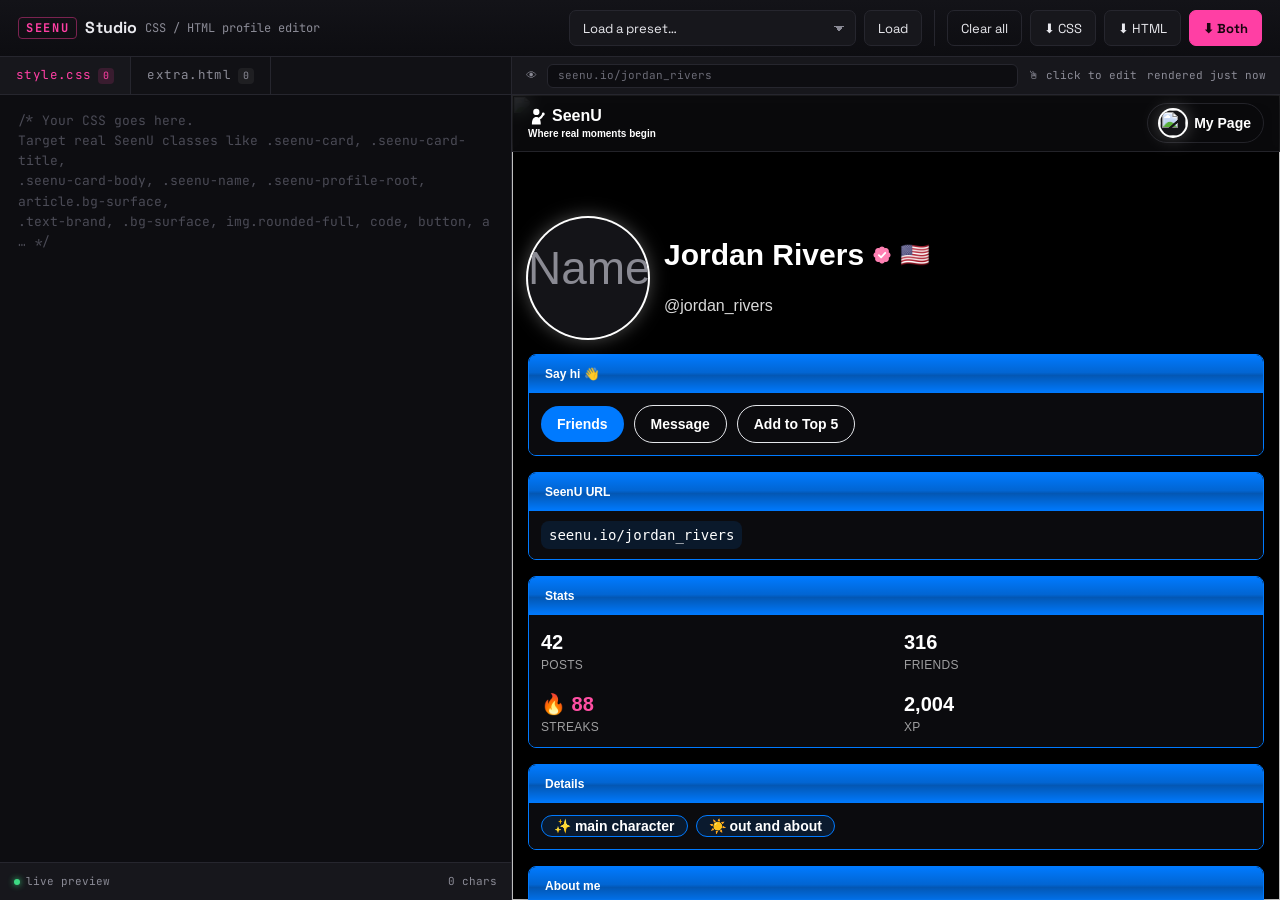
==== commit 78835b5d: "Update index.html" ====
--- a/index.html
+++ b/index.html
@@ -335,6 +335,7 @@
     <div class="preview-bar">
       <span class="eye">👁</span>
       <div class="url">seenu.io/jordan_rivers</div>
+      <span class="state" title="Click any part of the preview to jump straight to editing its CSS">🖱 click to edit</span>
       <span class="state" id="renderState">rendered just now</span>
     </div>
     <iframe id="preview" title="SeenU profile preview"></iframe>
@@ -520,7 +521,7 @@
   </div>
   <div class="relative h-28 w-full"></div>
 
-  <div class="relative z-10 mx-auto w-full max-w-[1080px] px-4 pb-20">
+  <main class="relative z-10 mx-auto w-full max-w-[1080px] px-4 pb-20">
 
     <div class="-mt-12 mb-4 flex flex-wrap items-end gap-4">
       <span class="relative inline-flex items-center justify-center rounded-full bg-surface-2 text-muted" style="width:120px;height:120px;font-size:46px;">
@@ -705,7 +706,7 @@
 
       </div>
     </div>
-  </div>
+  </main>
 </div>
 </div>
 `;
@@ -960,21 +961,100 @@
   });
 });
 
+function scopeUserCss(css){
+  // Split into top-level statements by brace depth (handles nested @media fine as one block).
+  const stmts = [];
+  let depth = 0, start = 0;
+  for (let i = 0; i < css.length; i++){
+    const ch = css[i];
+    if (ch === '{') depth++;
+    else if (ch === '}'){
+      depth--;
+      if (depth === 0){ stmts.push(css.slice(start, i + 1)); start = i + 1; }
+    }
+  }
+  if (start < css.length) stmts.push(css.slice(start));
+
+  const unscoped = [];
+  const scoped = [];
+  for (const raw of stmts){
+    const stmt = raw.trim();
+    if (!stmt) continue;
+    // @import/@keyframes/@font-face/@media/@supports etc: leave completely untouched.
+    if (stmt.startsWith('@')){ unscoped.push(stmt); continue; }
+    const braceIdx = stmt.indexOf('{');
+    if (braceIdx === -1){ unscoped.push(stmt); continue; }
+    const selectors = stmt.slice(0, braceIdx).split(',').map(s => s.trim());
+    // body/html/:root rules stay global — that's how page-wide backgrounds/fonts are meant to work.
+    const touchesPageRoot = selectors.some(s => /^(body|html|:root)\b/.test(s));
+    (touchesPageRoot ? unscoped : scoped).push(stmt);
+  }
+
+  let out = unscoped.join('\n');
+  if (scoped.length){
+    out += (out ? '\n' : '') + '@scope (.seenu-profile-root) {\n' + scoped.join('\n') + '\n}';
+  }
+  return out;
+}
+
+function insertRuleForSelector(selector){
+  const current = cssInput.value;
+  const existingIdx = current.search(new RegExp('(^|\\s|,|\\})' + selector.replace(/[.*+?^${}()|[\]\\]/g, '\\$&') + '\\s*\\{'));
+  if (existingIdx === -1){
+    const sep = current.trim() ? '\n\n' : '';
+    cssInput.value = current + `${sep}${selector} {\n  \n}\n`;
+    const braceOpen = cssInput.value.lastIndexOf('{');
+    const cursorPos = braceOpen + 3; // land inside "{\n  "
+    cssInput.focus();
+    cssInput.setSelectionRange(cursorPos, cursorPos);
+  } else {
+    cssInput.focus();
+    cssInput.setSelectionRange(existingIdx, existingIdx);
+  }
+  document.querySelector('.tab[data-tab="css"]').click();
+  renderState.textContent = 'editing ' + selector;
+  scheduleRender();
+}
+
+window.addEventListener('message', (e) => {
+  const data = e.data;
+  if (!data || !data.seenuPick) return;
+  insertRuleForSelector(data.selector);
+});
+
 function render(){
   const userCss = cssInput.value;
   const userHtml = htmlInput.value;
+  const scopedCss = scopeUserCss(userCss);
   const doc = `<!DOCTYPE html><html><head><meta charset="utf-8">
     <base href="about:blank">
     <style>${BASE_CSS}</style>
-    <style id="user-css">${userCss}</style>
-  </head><body class="seenu-profile-root">
+    <style id="user-css">${scopedCss}</style>
+  </head><body>
     ${userHtml}
     ${BASE_HTML}
     <script>
       // Preview links are decorative only — never let them navigate this iframe.
+      // Clicking anything also picks a CSS selector for it and hands it back to the editor.
+      function seenuBestSelector(el){
+        if (!el || el.nodeType !== 1) return el.tagName ? el.tagName.toLowerCase() : '*';
+        if (el.id) return '#' + el.id;
+        var preferred = ['seenu-card-title','seenu-card-body','seenu-card','seenu-name','text-brand','bg-brand','coverflow-item'];
+        var cls = Array.prototype.slice.call(el.classList || []);
+        for (var i=0;i<preferred.length;i++){ if (cls.indexOf(preferred[i]) !== -1) return '.' + preferred[i]; }
+        if (el.tagName === 'ARTICLE' && cls.indexOf('bg-surface') !== -1) return 'article.bg-surface';
+        if (el.tagName === 'IMG' && cls.indexOf('rounded-full') !== -1) return 'img.rounded-full';
+        if (el.tagName === 'CODE') return 'code';
+        if (el.tagName === 'BUTTON') return 'button';
+        if (cls.length) return el.tagName.toLowerCase() + '.' + cls[0];
+        return el.tagName.toLowerCase();
+      }
       document.addEventListener('click', function(e){
-        var a = e.target && e.target.closest ? e.target.closest('a') : null;
-        if (a) e.preventDefault();
+        e.preventDefault();
+        var el = e.target;
+        if (!el || el === document.body || el === document.documentElement) return;
+        var selector = seenuBestSelector(el);
+        try { window.parent.postMessage({ seenuPick: true, selector: selector }, '*'); } catch(err){}
       }, true);
     <\/script>
   </body></html>`;
